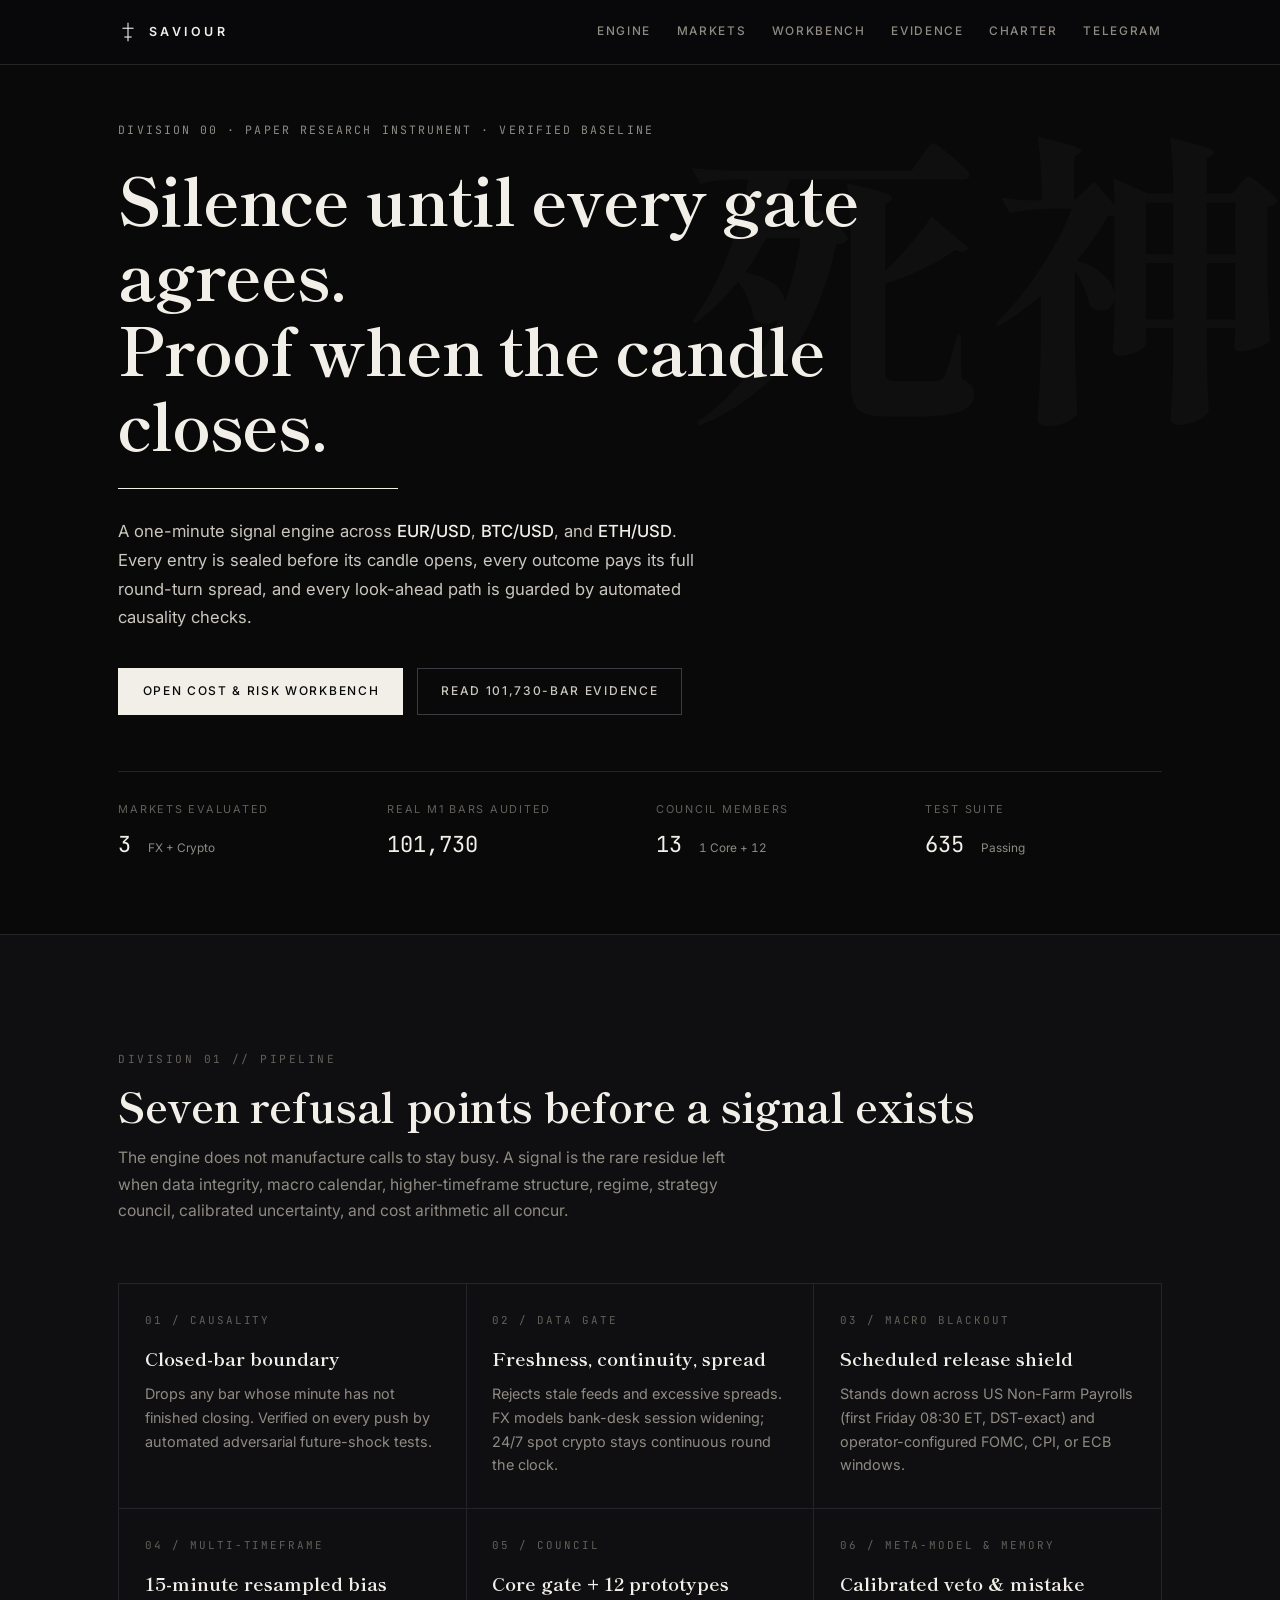
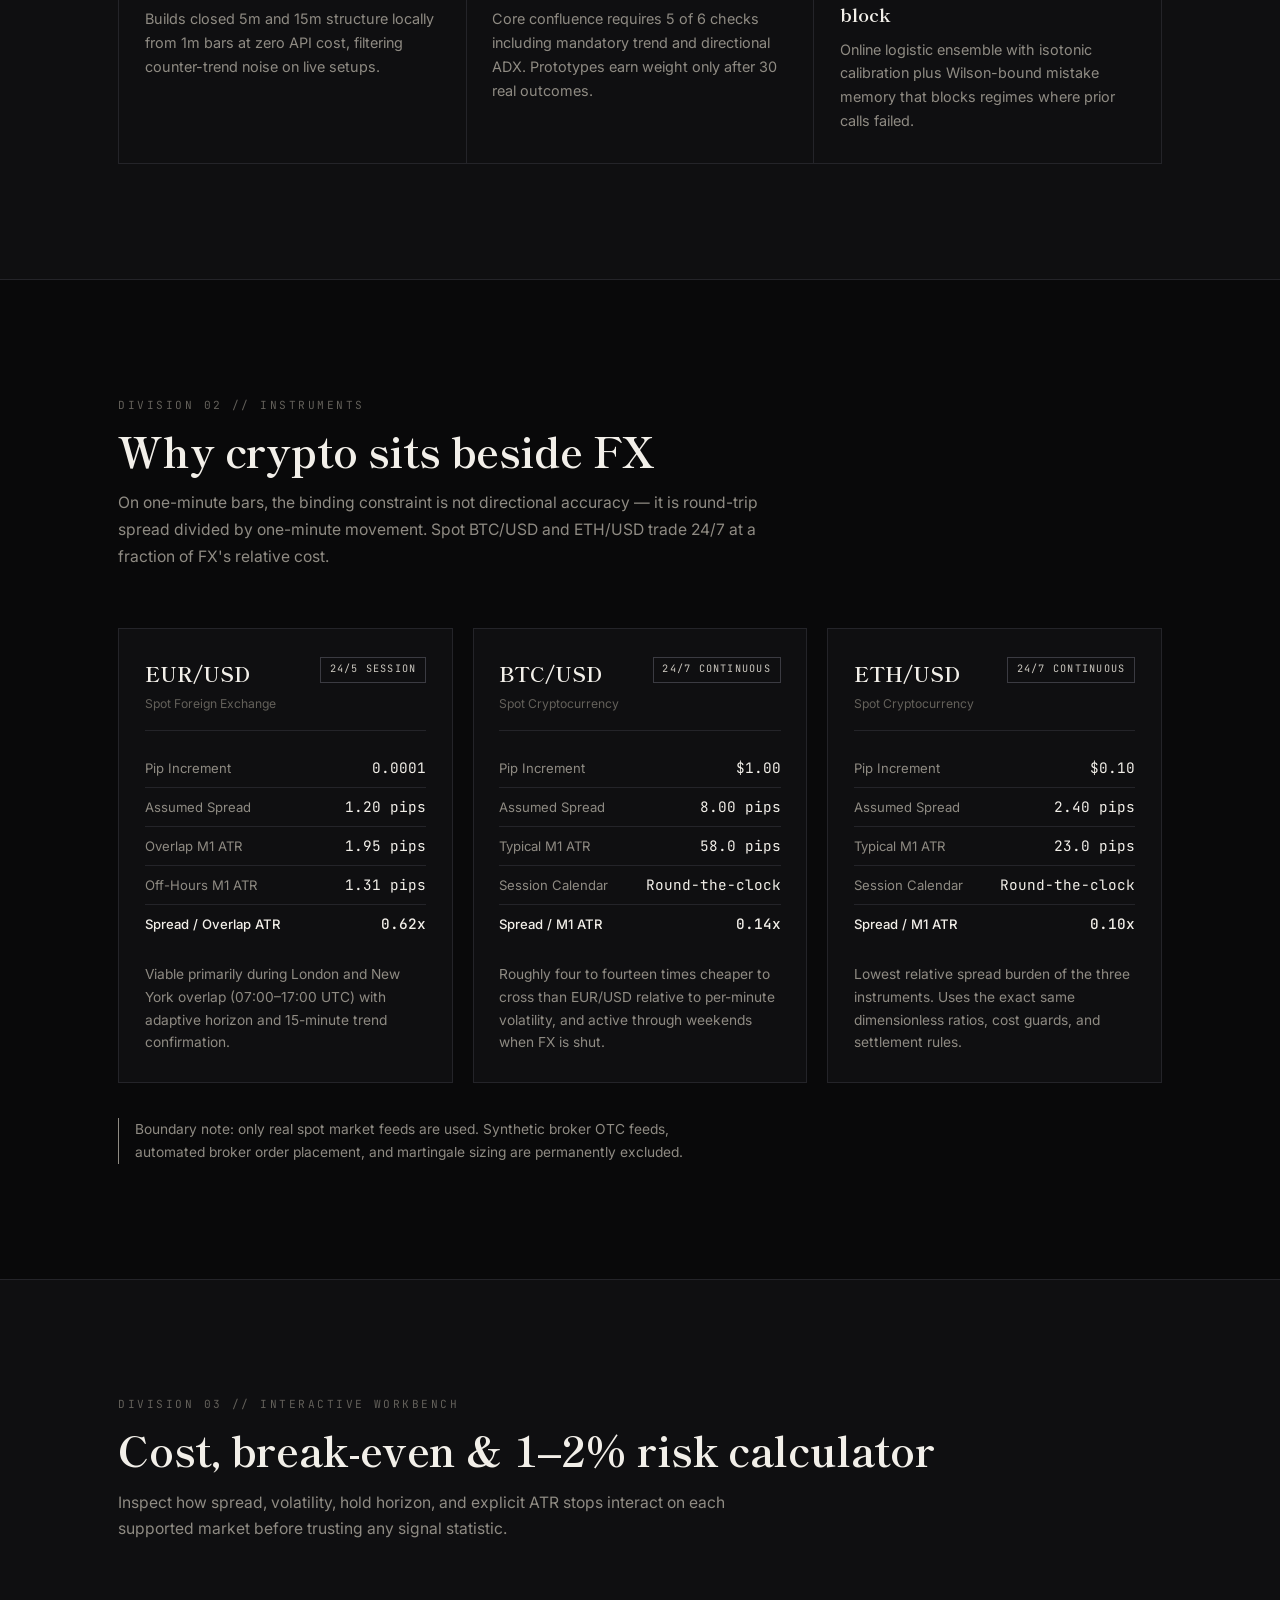
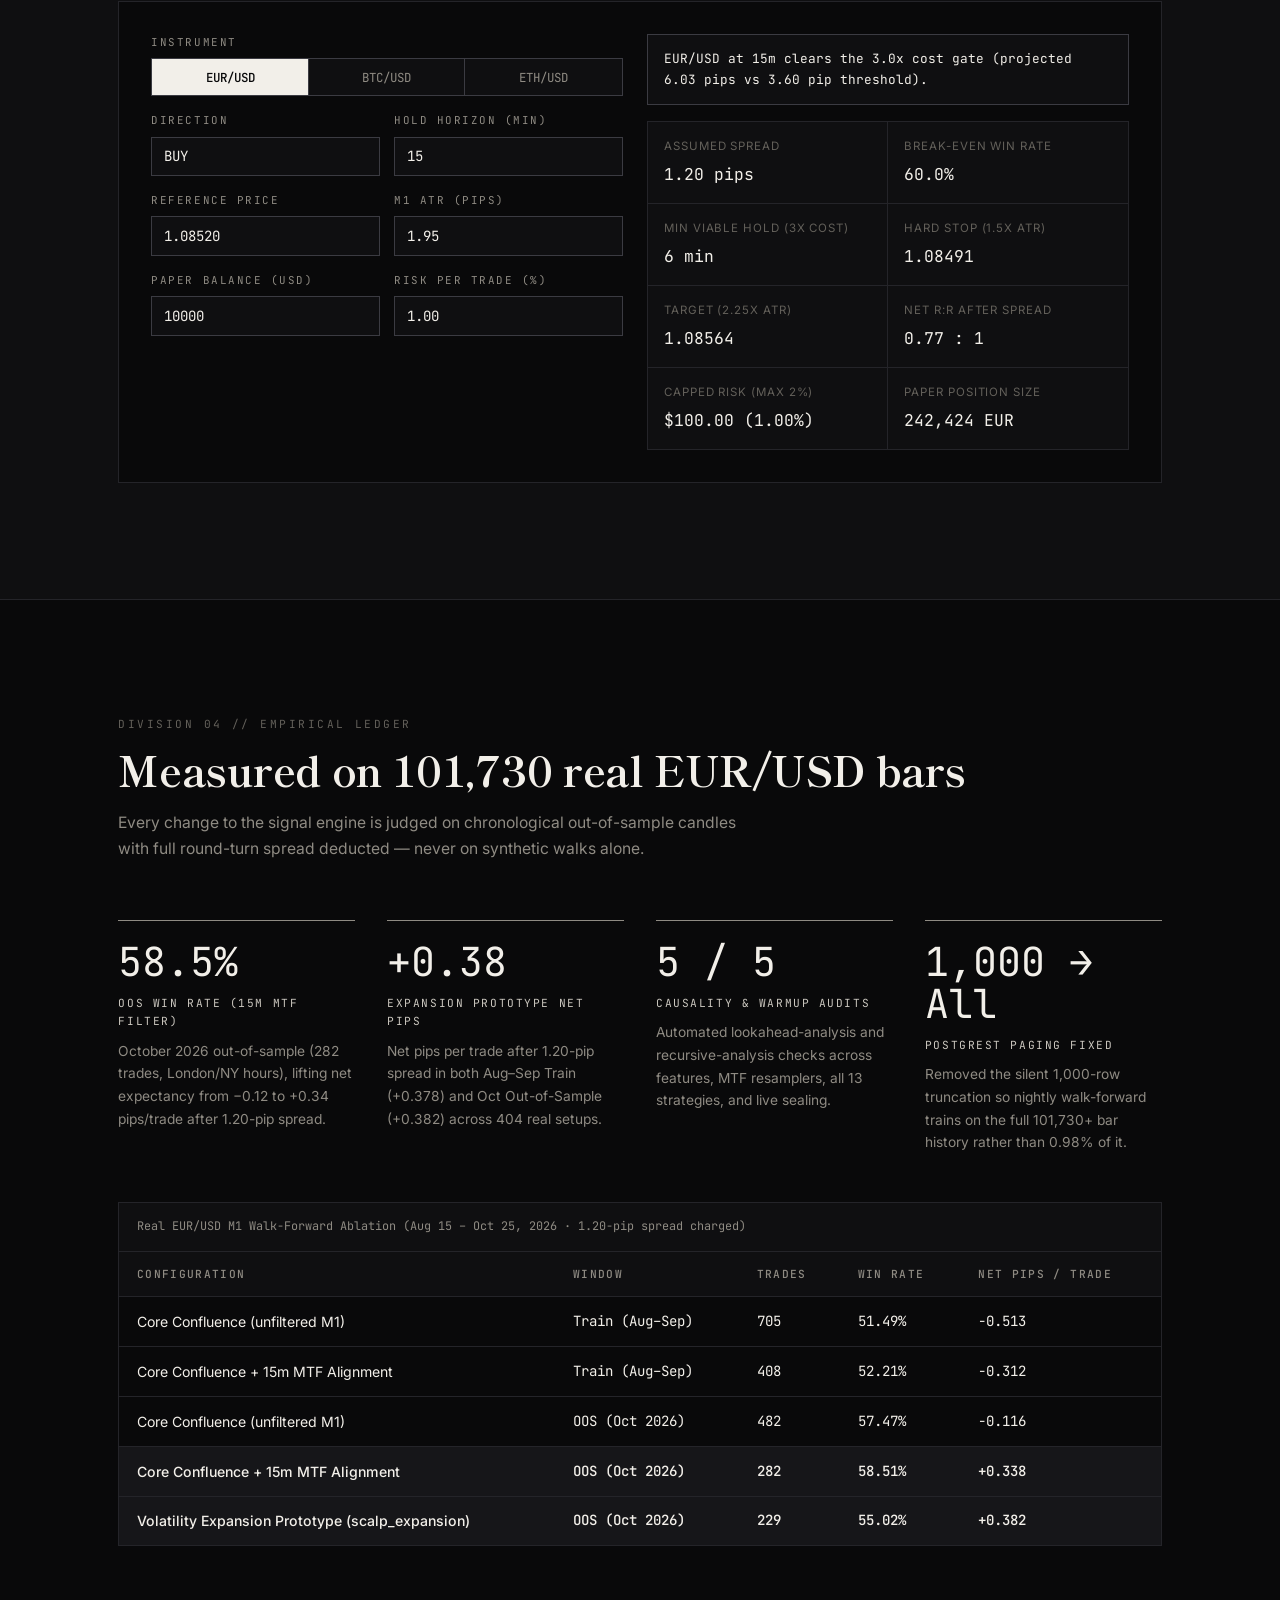
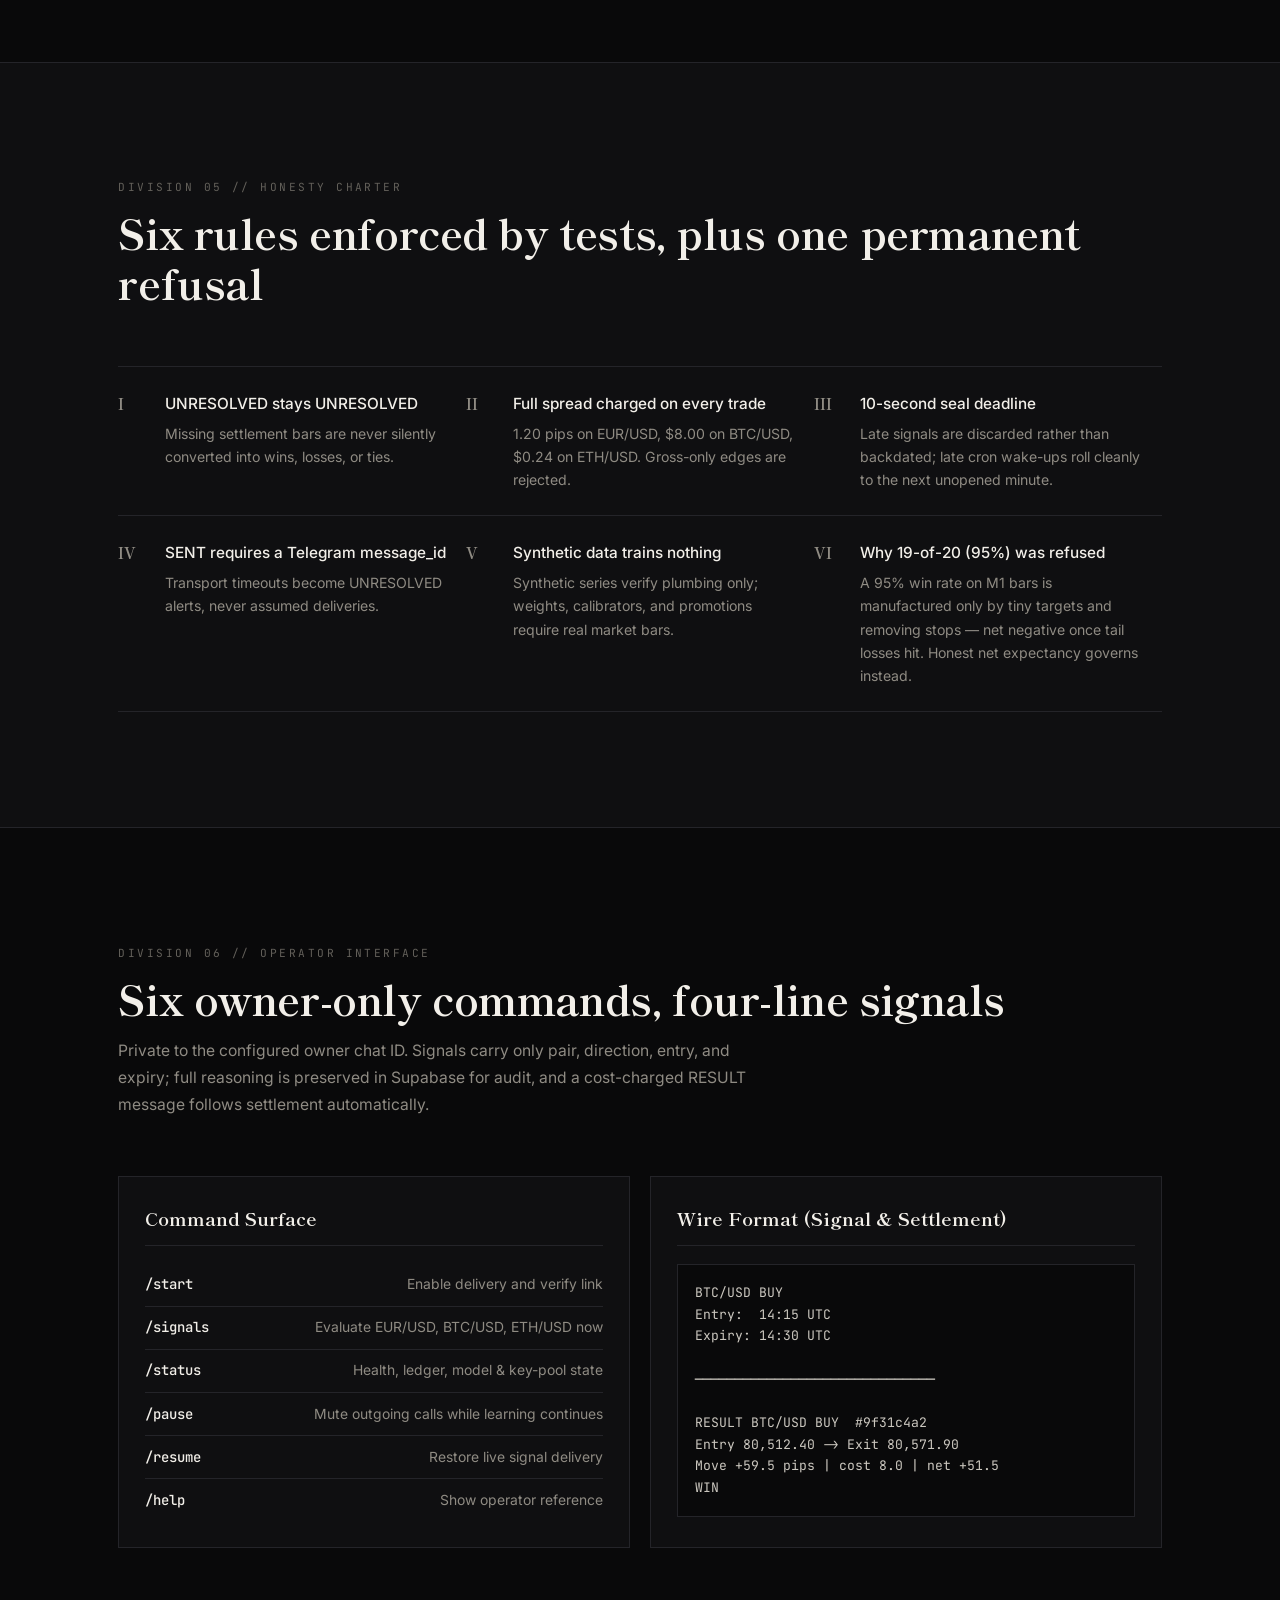
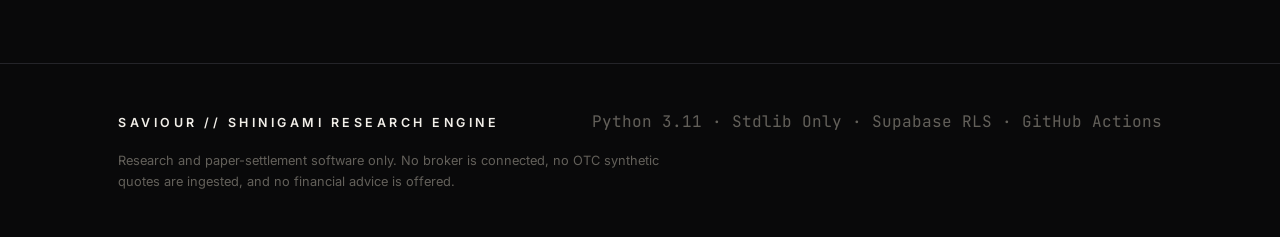
==== docs/index.html @ 509207f0 "Multi-market crypto (BTC/USD, ETH/USD), real-bar MTF & expansion edge, causality audit, and Shinigam" ====
<!DOCTYPE html>
<html lang="en" class="no-js">
<head>
<meta charset="utf-8">
<meta name="viewport" content="width=device-width, initial-scale=1">
<title>SAVIOUR — Shinigami Research Engine</title>
<meta name="description" content="Paper-only one-minute signal research engine for EUR/USD, BTC/USD and ETH/USD. Zero look-ahead, full spread accounting, automated settlement.">
<meta name="color-scheme" content="dark">
<script>document.documentElement.classList.remove("no-js");</script>
<link rel="preconnect" href="https://fonts.googleapis.com">
<link rel="preconnect" href="https://fonts.gstatic.com" crossorigin>
<link href="https://fonts.googleapis.com/css2?family=Inter:wght@300;400;500;600&family=JetBrains+Mono:wght@300;400;500&family=Shippori+Mincho:wght@500;700&display=swap" rel="stylesheet">
<link rel="stylesheet" href="assets/style.css">
</head>
<body>

<a class="skip" href="#main">Skip to content</a>

<header class="nav" id="nav">
  <div class="wrap nav-inner">
    <a class="brand" href="#top" aria-label="Saviour home">
      <svg class="brand-mark" viewBox="0 0 32 32" aria-hidden="true">
        <line x1="16" y1="2" x2="16" y2="30" />
        <line x1="8" y1="10" x2="24" y2="10" />
        <line x1="11" y1="24" x2="21" y2="24" />
      </svg>
      <span class="brand-text">SAVIOUR</span>
    </a>
    <nav class="nav-links" aria-label="Primary">
      <a href="#engine">Engine</a>
      <a href="#markets">Markets</a>
      <a href="#workbench">Workbench</a>
      <a href="#evidence">Evidence</a>
      <a href="#charter">Charter</a>
      <a href="#telegram">Telegram</a>
    </nav>
  </div>
</header>

<main id="main">

<!-- ───────────────────────── DIVISION 00 : HERO ───────────────────────── -->
<section class="hero" id="top">
  <div class="watermark wm-right" aria-hidden="true">死神</div>

  <div class="wrap hero-inner">
    <p class="eyebrow reveal">Division 00 &middot; Paper Research Instrument &middot; <span id="live-badge">Verified Baseline</span></p>

    <h1 class="hero-title reveal" data-delay="1">
      Silence until every gate agrees.<br>
      Proof when the candle closes.
    </h1>

    <div class="blade-rule reveal" data-delay="2" aria-hidden="true"></div>

    <p class="lede reveal" data-delay="2">
      A one-minute signal engine across <strong>EUR/USD</strong>, <strong>BTC/USD</strong>,
      and <strong>ETH/USD</strong>. Every entry is sealed before its candle opens,
      every outcome pays its full round-turn spread, and every look-ahead path is
      guarded by automated causality checks.
    </p>

    <div class="hero-actions reveal" data-delay="3">
      <a class="btn btn-solid" href="#workbench">Open Cost &amp; Risk Workbench</a>
      <a class="btn btn-ghost" href="#evidence">Read 101,730-Bar Evidence</a>
    </div>

    <dl class="hero-stats reveal" data-delay="4">
      <div class="stat">
        <dt>Markets Evaluated</dt>
        <dd class="mono">3 <span class="unit">FX + Crypto</span></dd>
      </div>
      <div class="stat">
        <dt>Real M1 Bars Audited</dt>
        <dd class="mono" id="stat-bars">101,730</dd>
      </div>
      <div class="stat">
        <dt>Council Members</dt>
        <dd class="mono">13 <span class="unit">1 Core + 12</span></dd>
      </div>
      <div class="stat">
        <dt>Test Suite</dt>
        <dd class="mono" id="stat-tests">635 <span class="unit">Passing</span></dd>
      </div>
    </dl>
  </div>
</section>

<!-- ───────────────────────── DIVISION 01 : ENGINE ─────────────────────── -->
<section class="section section-alt" id="engine">
  <div class="wrap">
    <header class="sec-head">
      <p class="sec-num">DIVISION 01 // PIPELINE</p>
      <h2 class="reveal">Seven refusal points before a signal exists</h2>
      <p class="sec-sub reveal" data-delay="1">
        The engine does not manufacture calls to stay busy. A signal is the rare
        residue left when data integrity, macro calendar, higher-timeframe structure,
        regime, strategy council, calibrated uncertainty, and cost arithmetic all concur.
      </p>
    </header>

    <ol class="pipeline">
      <li class="step reveal">
        <span class="step-n">01 / CAUSALITY</span>
        <h3>Closed-bar boundary</h3>
        <p>Drops any bar whose minute has not finished closing. Verified on every push by automated adversarial future-shock tests.</p>
      </li>
      <li class="step reveal" data-delay="1">
        <span class="step-n">02 / DATA GATE</span>
        <h3>Freshness, continuity, spread</h3>
        <p>Rejects stale feeds and excessive spreads. FX models bank-desk session widening; 24/7 spot crypto stays continuous round the clock.</p>
      </li>
      <li class="step reveal" data-delay="1">
        <span class="step-n">03 / MACRO BLACKOUT</span>
        <h3>Scheduled release shield</h3>
        <p>Stands down across US Non-Farm Payrolls (first Friday 08:30 ET, DST-exact) and operator-configured FOMC, CPI, or ECB windows.</p>
      </li>
      <li class="step reveal" data-delay="2">
        <span class="step-n">04 / MULTI-TIMEFRAME</span>
        <h3>15-minute resampled bias</h3>
        <p>Builds closed 5m and 15m structure locally from 1m bars at zero API cost, filtering counter-trend noise on live setups.</p>
      </li>
      <li class="step reveal" data-delay="2">
        <span class="step-n">05 / COUNCIL</span>
        <h3>Core gate + 12 prototypes</h3>
        <p>Core confluence requires 5 of 6 checks including mandatory trend and directional ADX. Prototypes earn weight only after 30 real outcomes.</p>
      </li>
      <li class="step reveal" data-delay="3">
        <span class="step-n">06 / META-MODEL &amp; MEMORY</span>
        <h3>Calibrated veto &amp; mistake block</h3>
        <p>Online logistic ensemble with isotonic calibration plus Wilson-bound mistake memory that blocks regimes where prior calls failed.</p>
      </li>
    </ol>
  </div>
</section>

<!-- ───────────────────────── DIVISION 02 : MARKETS ────────────────────── -->
<section class="section" id="markets">
  <div class="wrap">
    <header class="sec-head">
      <p class="sec-num">DIVISION 02 // INSTRUMENTS</p>
      <h2 class="reveal">Why crypto sits beside FX</h2>
      <p class="sec-sub reveal" data-delay="1">
        On one-minute bars, the binding constraint is not directional accuracy &mdash;
        it is round-trip spread divided by one-minute movement. Spot BTC/USD and ETH/USD
        trade 24/7 at a fraction of FX's relative cost.
      </p>
    </header>

    <div class="cards">
      <article class="card reveal">
        <header class="card-head">
          <div>
            <h3>EUR/USD</h3>
            <p class="card-sub">Spot Foreign Exchange</p>
          </div>
          <span class="tag">24/5 Session</span>
        </header>
        <dl class="card-stats">
          <div><dt>Pip Increment</dt><dd class="mono">0.0001</dd></div>
          <div><dt>Assumed Spread</dt><dd class="mono">1.20 pips</dd></div>
          <div><dt>Overlap M1 ATR</dt><dd class="mono">1.95 pips</dd></div>
          <div><dt>Off-Hours M1 ATR</dt><dd class="mono">1.31 pips</dd></div>
          <div class="row-strong"><dt>Spread / Overlap ATR</dt><dd class="mono">0.62x</dd></div>
        </dl>
        <p class="card-note">
          Viable primarily during London and New York overlap (07:00&ndash;17:00 UTC)
          with adaptive horizon and 15-minute trend confirmation.
        </p>
      </article>

      <article class="card reveal" data-delay="1">
        <header class="card-head">
          <div>
            <h3>BTC/USD</h3>
            <p class="card-sub">Spot Cryptocurrency</p>
          </div>
          <span class="tag">24/7 Continuous</span>
        </header>
        <dl class="card-stats">
          <div><dt>Pip Increment</dt><dd class="mono">$1.00</dd></div>
          <div><dt>Assumed Spread</dt><dd class="mono">8.00 pips</dd></div>
          <div><dt>Typical M1 ATR</dt><dd class="mono">58.0 pips</dd></div>
          <div><dt>Session Calendar</dt><dd class="mono">Round-the-clock</dd></div>
          <div class="row-strong"><dt>Spread / M1 ATR</dt><dd class="mono">0.14x</dd></div>
        </dl>
        <p class="card-note">
          Roughly four to fourteen times cheaper to cross than EUR/USD relative to
          per-minute volatility, and active through weekends when FX is shut.
        </p>
      </article>

      <article class="card reveal" data-delay="2">
        <header class="card-head">
          <div>
            <h3>ETH/USD</h3>
            <p class="card-sub">Spot Cryptocurrency</p>
          </div>
          <span class="tag">24/7 Continuous</span>
        </header>
        <dl class="card-stats">
          <div><dt>Pip Increment</dt><dd class="mono">$0.10</dd></div>
          <div><dt>Assumed Spread</dt><dd class="mono">2.40 pips</dd></div>
          <div><dt>Typical M1 ATR</dt><dd class="mono">23.0 pips</dd></div>
          <div><dt>Session Calendar</dt><dd class="mono">Round-the-clock</dd></div>
          <div class="row-strong"><dt>Spread / M1 ATR</dt><dd class="mono">0.10x</dd></div>
        </dl>
        <p class="card-note">
          Lowest relative spread burden of the three instruments. Uses the exact
          same dimensionless ratios, cost guards, and settlement rules.
        </p>
      </article>
    </div>

    <p class="fineprint reveal">
      Boundary note: only real spot market feeds are used. Synthetic broker OTC feeds,
      automated broker order placement, and martingale sizing are permanently excluded.
    </p>
  </div>
</section>

<!-- ───────────────────────── DIVISION 03 : WORKBENCH ──────────────────── -->
<section class="section section-alt" id="workbench">
  <div class="wrap">
    <header class="sec-head">
      <p class="sec-num">DIVISION 03 // INTERACTIVE WORKBENCH</p>
      <h2 class="reveal">Cost, break-even &amp; 1&ndash;2% risk calculator</h2>
      <p class="sec-sub reveal" data-delay="1">
        Inspect how spread, volatility, hold horizon, and explicit ATR stops interact
        on each supported market before trusting any signal statistic.
      </p>
    </header>

    <div class="workbench reveal">
      <form class="wb-controls" id="wb-form" onsubmit="return false;">
        <div class="field">
          <label for="wb-symbol">Instrument</label>
          <div class="seg" role="group" aria-label="Instrument">
            <button type="button" class="seg-btn is-active" data-symbol="EUR/USD">EUR/USD</button>
            <button type="button" class="seg-btn" data-symbol="BTC/USD">BTC/USD</button>
            <button type="button" class="seg-btn" data-symbol="ETH/USD">ETH/USD</button>
          </div>
          <input type="hidden" id="wb-symbol" value="EUR/USD">
        </div>

        <div class="field-row">
          <div class="field">
            <label for="wb-side">Direction</label>
            <select id="wb-side">
              <option value="BUY">BUY</option>
              <option value="SELL">SELL</option>
            </select>
          </div>
          <div class="field">
            <label for="wb-horizon">Hold Horizon (min)</label>
            <input type="number" id="wb-horizon" min="1" max="120" step="1" value="15">
          </div>
        </div>

        <div class="field-row">
          <div class="field">
            <label for="wb-entry">Reference Price</label>
            <input type="number" id="wb-entry" step="any" value="1.08520">
          </div>
          <div class="field">
            <label for="wb-atr">M1 ATR (pips)</label>
            <input type="number" id="wb-atr" min="0.1" step="0.1" value="1.95">
          </div>
        </div>

        <div class="field-row">
          <div class="field">
            <label for="wb-balance">Paper Balance (USD)</label>
            <input type="number" id="wb-balance" min="100" step="100" value="10000">
          </div>
          <div class="field">
            <label for="wb-risk">Risk per Trade (%)</label>
            <input type="number" id="wb-risk" min="0.25" max="2.00" step="0.25" value="1.00">
          </div>
        </div>
      </form>

      <div class="wb-output" aria-live="polite">
        <div class="wb-banner" id="wb-verdict">Evaluating cost gate...</div>

        <div class="wb-grid">
          <div class="wb-cell">
            <span class="wb-k">Assumed Spread</span>
            <strong class="wb-v mono" id="out-spread">1.20 pips</strong>
          </div>
          <div class="wb-cell">
            <span class="wb-k">Break-Even Win Rate</span>
            <strong class="wb-v mono" id="out-be">65.9%</strong>
          </div>
          <div class="wb-cell">
            <span class="wb-k">Min Viable Hold (3x Cost)</span>
            <strong class="wb-v mono" id="out-minhold">4 min</strong>
          </div>
          <div class="wb-cell">
            <span class="wb-k">Hard Stop (1.5x ATR)</span>
            <strong class="wb-v mono" id="out-stop">1.08491</strong>
          </div>
          <div class="wb-cell">
            <span class="wb-k">Target (2.25x ATR)</span>
            <strong class="wb-v mono" id="out-target">1.08564</strong>
          </div>
          <div class="wb-cell">
            <span class="wb-k">Net R:R After Spread</span>
            <strong class="wb-v mono" id="out-rr">0.77 : 1</strong>
          </div>
          <div class="wb-cell">
            <span class="wb-k">Capped Risk (max 2%)</span>
            <strong class="wb-v mono" id="out-riskusd">$100.00</strong>
          </div>
          <div class="wb-cell">
            <span class="wb-k">Paper Position Size</span>
            <strong class="wb-v mono" id="out-units">242,424 EUR</strong>
          </div>
        </div>
      </div>
    </div>
  </div>
</section>

<!-- ───────────────────────── DIVISION 04 : EVIDENCE ───────────────────── -->
<section class="section" id="evidence">
  <div class="wrap">
    <header class="sec-head">
      <p class="sec-num">DIVISION 04 // EMPIRICAL LEDGER</p>
      <h2 class="reveal">Measured on 101,730 real EUR/USD bars</h2>
      <p class="sec-sub reveal" data-delay="1">
        Every change to the signal engine is judged on chronological out-of-sample
        candles with full round-turn spread deducted &mdash; never on synthetic
        walks alone.
      </p>
    </header>

    <div class="metrics">
      <div class="metric reveal">
        <p class="metric-v mono">58.5%</p>
        <p class="metric-k">OOS Win Rate (15m MTF Filter)</p>
        <p class="metric-d">October 2026 out-of-sample (282 trades, London/NY hours), lifting net expectancy from &minus;0.12 to +0.34 pips/trade after 1.20-pip spread.</p>
      </div>
      <div class="metric reveal" data-delay="1">
        <p class="metric-v mono">+0.38</p>
        <p class="metric-k">Expansion Prototype Net Pips</p>
        <p class="metric-d">Net pips per trade after 1.20-pip spread in both Aug&ndash;Sep Train (+0.378) and Oct Out-of-Sample (+0.382) across 404 real setups.</p>
      </div>
      <div class="metric reveal" data-delay="2">
        <p class="metric-v mono">5 / 5</p>
        <p class="metric-k">Causality &amp; Warmup Audits</p>
        <p class="metric-d">Automated lookahead-analysis and recursive-analysis checks across features, MTF resamplers, all 13 strategies, and live sealing.</p>
      </div>
      <div class="metric reveal" data-delay="3">
        <p class="metric-v mono">1,000 &rarr; All</p>
        <p class="metric-k">PostgREST Paging Fixed</p>
        <p class="metric-d">Removed the silent 1,000-row truncation so nightly walk-forward trains on the full 101,730+ bar history rather than 0.98% of it.</p>
      </div>
    </div>

    <div class="ledger-table-wrap reveal">
      <table class="ledger-table">
        <caption>Real EUR/USD M1 Walk-Forward Ablation (Aug 15 &ndash; Oct 25, 2026 &middot; 1.20-pip spread charged)</caption>
        <thead>
          <tr>
            <th scope="col">Configuration</th>
            <th scope="col">Window</th>
            <th scope="col">Trades</th>
            <th scope="col">Win Rate</th>
            <th scope="col">Net Pips / Trade</th>
          </tr>
        </thead>
        <tbody>
          <tr>
            <td>Core Confluence (unfiltered M1)</td>
            <td class="mono">Train (Aug&ndash;Sep)</td>
            <td class="mono">705</td>
            <td class="mono">51.49%</td>
            <td class="mono">&minus;0.513</td>
          </tr>
          <tr>
            <td>Core Confluence + 15m MTF Alignment</td>
            <td class="mono">Train (Aug&ndash;Sep)</td>
            <td class="mono">408</td>
            <td class="mono">52.21%</td>
            <td class="mono">&minus;0.312</td>
          </tr>
          <tr>
            <td>Core Confluence (unfiltered M1)</td>
            <td class="mono">OOS (Oct 2026)</td>
            <td class="mono">482</td>
            <td class="mono">57.47%</td>
            <td class="mono">&minus;0.116</td>
          </tr>
          <tr class="row-hi">
            <td>Core Confluence + 15m MTF Alignment</td>
            <td class="mono">OOS (Oct 2026)</td>
            <td class="mono">282</td>
            <td class="mono">58.51%</td>
            <td class="mono">+0.338</td>
          </tr>
          <tr class="row-hi">
            <td>Volatility Expansion Prototype (scalp_expansion)</td>
            <td class="mono">OOS (Oct 2026)</td>
            <td class="mono">229</td>
            <td class="mono">55.02%</td>
            <td class="mono">+0.382</td>
          </tr>
        </tbody>
      </table>
    </div>
  </div>
</section>

<!-- ───────────────────────── DIVISION 05 : CHARTER ────────────────────── -->
<section class="section section-alt" id="charter">
  <div class="wrap">
    <header class="sec-head">
      <p class="sec-num">DIVISION 05 // HONESTY CHARTER</p>
      <h2 class="reveal">Six rules enforced by tests, plus one permanent refusal</h2>
    </header>

    <div class="rules">
      <div class="rule reveal">
        <span class="rule-n">I</span>
        <div>
          <h3>UNRESOLVED stays UNRESOLVED</h3>
          <p>Missing settlement bars are never silently converted into wins, losses, or ties.</p>
        </div>
      </div>
      <div class="rule reveal" data-delay="1">
        <span class="rule-n">II</span>
        <div>
          <h3>Full spread charged on every trade</h3>
          <p>1.20 pips on EUR/USD, $8.00 on BTC/USD, $0.24 on ETH/USD. Gross-only edges are rejected.</p>
        </div>
      </div>
      <div class="rule reveal" data-delay="1">
        <span class="rule-n">III</span>
        <div>
          <h3>10-second seal deadline</h3>
          <p>Late signals are discarded rather than backdated; late cron wake-ups roll cleanly to the next unopened minute.</p>
        </div>
      </div>
      <div class="rule reveal" data-delay="2">
        <span class="rule-n">IV</span>
        <div>
          <h3>SENT requires a Telegram message_id</h3>
          <p>Transport timeouts become UNRESOLVED alerts, never assumed deliveries.</p>
        </div>
      </div>
      <div class="rule reveal" data-delay="2">
        <span class="rule-n">V</span>
        <div>
          <h3>Synthetic data trains nothing</h3>
          <p>Synthetic series verify plumbing only; weights, calibrators, and promotions require real market bars.</p>
        </div>
      </div>
      <div class="rule reveal" data-delay="3">
        <span class="rule-n">VI</span>
        <div>
          <h3>Why 19-of-20 (95%) was refused</h3>
          <p>A 95% win rate on M1 bars is manufactured only by tiny targets and removing stops &mdash; net negative once tail losses hit. Honest net expectancy governs instead.</p>
        </div>
      </div>
    </div>
  </div>
</section>

<!-- ───────────────────────── DIVISION 06 : TELEGRAM ───────────────────── -->
<section class="section" id="telegram">
  <div class="wrap">
    <header class="sec-head">
      <p class="sec-num">DIVISION 06 // OPERATOR INTERFACE</p>
      <h2 class="reveal">Six owner-only commands, four-line signals</h2>
      <p class="sec-sub reveal" data-delay="1">
        Private to the configured owner chat ID. Signals carry only pair, direction,
        entry, and expiry; full reasoning is preserved in Supabase for audit, and a
        cost-charged RESULT message follows settlement automatically.
      </p>
    </header>

    <div class="console-grid">
      <div class="panel reveal">
        <h3>Command Surface</h3>
        <ul class="cmd-list">
          <li><span class="mono">/start</span><span>Enable delivery and verify link</span></li>
          <li><span class="mono">/signals</span><span>Evaluate EUR/USD, BTC/USD, ETH/USD now</span></li>
          <li><span class="mono">/status</span><span>Health, ledger, model &amp; key-pool state</span></li>
          <li><span class="mono">/pause</span><span>Mute outgoing calls while learning continues</span></li>
          <li><span class="mono">/resume</span><span>Restore live signal delivery</span></li>
          <li><span class="mono">/help</span><span>Show operator reference</span></li>
        </ul>
      </div>

      <div class="panel reveal" data-delay="1">
        <h3>Wire Format (Signal &amp; Settlement)</h3>
        <pre class="wire mono">BTC/USD BUY
Entry:  14:15 UTC
Expiry: 14:30 UTC

──────────────────────────────

RESULT BTC/USD BUY  #9f31c4a2
Entry 80,512.40 -&gt; Exit 80,571.90
Move +59.5 pips | cost 8.0 | net +51.5
WIN</pre>
      </div>
    </div>
  </div>
</section>

</main>

<footer class="foot">
  <div class="wrap foot-inner">
    <div class="foot-top">
      <span class="brand-text">SAVIOUR // SHINIGAMI RESEARCH ENGINE</span>
      <span class="mono dim">Python 3.11 &middot; Stdlib Only &middot; Supabase RLS &middot; GitHub Actions</span>
    </div>
    <p class="foot-note">
      Research and paper-settlement software only. No broker is connected, no OTC
      synthetic quotes are ingested, and no financial advice is offered.
    </p>
  </div>
</footer>

<script src="assets/main.js" defer></script>
</body>
</html>
---- docs/assets/style.css ----
/* ==========================================================================
   SAVIOUR — Shinigami Monochrome Stylesheet
   Sumi ink (#09090a) + Shihakusho bone white (#f2efe9).
   Zero gradients, zero neon, zero AI palette, minimal restrained motion.
   ========================================================================== */

:root {
  --ink:       #09090a;
  --ink-2:     #0f0f11;
  --ink-3:     #161619;
  --line:      #242429;
  --line-hi:   #3b3b42;

  --bone:      #f2efe9;
  --bone-2:    #cbc7bf;
  --bone-3:    #8f8b83;
  --bone-4:    #63605a;

  --font-sans: "Inter", -apple-system, BlinkMacSystemFont, "Segoe UI", Roboto, Helvetica, Arial, sans-serif;
  --font-disp: "Shippori Mincho", Georgia, "Times New Roman", serif;
  --font-mono: "JetBrains Mono", ui-monospace, SFMono-Regular, Menlo, Consolas, monospace;

  --wrap: 1120px;
  --pad: clamp(1.25rem, 3vw, 2.5rem);
  --ease: cubic-bezier(0.22, 0.61, 0.36, 1);
}

*, *::before, *::after {
  box-sizing: border-box;
}

html {
  scroll-behavior: smooth;
  -webkit-text-size-adjust: 100%;
}

body {
  margin: 0;
  background: var(--ink);
  color: var(--bone);
  font-family: var(--font-sans);
  font-weight: 400;
  font-size: 16px;
  line-height: 1.65;
  -webkit-font-smoothing: antialiased;
  text-rendering: optimizeLegibility;
  overflow-x: hidden;
}

.wrap {
  width: 100%;
  max-width: var(--wrap);
  margin: 0 auto;
  padding: 0 var(--pad);
}

.mono {
  font-family: var(--font-mono);
  font-variant-numeric: tabular-nums;
}

.dim { color: var(--bone-4); }

.skip {
  position: absolute;
  left: -9999px;
  top: 0;
  background: var(--bone);
  color: var(--ink);
  padding: 0.6rem 1rem;
  font-size: 0.85rem;
  z-index: 100;
}
.skip:focus { left: 1rem; top: 1rem; }

:focus-visible {
  outline: 1px solid var(--bone);
  outline-offset: 3px;
}

/* ───────────────────────────── navigation ───────────────────────────── */

.nav {
  position: fixed;
  top: 0;
  left: 0;
  right: 0;
  z-index: 40;
  background: rgba(9, 9, 10, 0.9);
  border-bottom: 1px solid var(--line);
  backdrop-filter: blur(8px);
}

.nav-inner {
  display: flex;
  align-items: center;
  justify-content: space-between;
  height: 64px;
}

.brand {
  display: inline-flex;
  align-items: center;
  gap: 0.65rem;
  color: var(--bone);
  text-decoration: none;
}

.brand-mark {
  width: 20px;
  height: 20px;
  stroke: var(--bone);
  stroke-width: 1.75;
  stroke-linecap: square;
}

.brand-text {
  font-size: 0.78rem;
  font-weight: 600;
  letter-spacing: 0.28em;
}

.nav-links {
  display: flex;
  gap: 1.6rem;
}

.nav-links a {
  color: var(--bone-3);
  text-decoration: none;
  font-size: 0.74rem;
  font-weight: 500;
  letter-spacing: 0.14em;
  text-transform: uppercase;
  padding: 0.25rem 0;
  border-bottom: 1px solid transparent;
  transition: color 0.25s var(--ease), border-color 0.25s var(--ease);
}

.nav-links a:hover {
  color: var(--bone);
  border-bottom-color: var(--bone);
}

@media (max-width: 780px) {
  .nav-links { display: none; }
}

/* ───────────────────────────── hero ───────────────────────────── */

.hero {
  position: relative;
  min-height: 92svh;
  display: flex;
  align-items: center;
  padding: 7.5rem 0 4.5rem;
  overflow: hidden;
}

.watermark {
  position: absolute;
  font-family: var(--font-disp);
  font-weight: 700;
  color: var(--bone);
  opacity: 0.025;
  line-height: 1;
  user-select: none;
  pointer-events: none;
}

.wm-right {
  right: -1%;
  top: 12%;
  font-size: clamp(10rem, 24vw, 20rem);
}

.hero-inner {
  position: relative;
  z-index: 2;
}

.eyebrow {
  margin: 0 0 1.4rem;
  font-family: var(--font-mono);
  font-size: 0.72rem;
  letter-spacing: 0.18em;
  text-transform: uppercase;
  color: var(--bone-3);
}

.hero-title {
  font-family: var(--font-disp);
  font-weight: 700;
  font-size: clamp(2.15rem, 5.2vw, 4.1rem);
  line-height: 1.14;
  letter-spacing: -0.015em;
  margin: 0 0 1.75rem;
  color: var(--bone);
  max-width: 20ch;
}

.blade-rule {
  width: min(280px, 55%);
  height: 1px;
  background: var(--bone);
  margin: 0 0 1.75rem;
  transform-origin: left;
}

.lede {
  max-width: 60ch;
  margin: 0 0 2.25rem;
  font-size: 1.04rem;
  color: var(--bone-2);
  line-height: 1.72;
}

.lede strong {
  color: var(--bone);
  font-weight: 500;
}

.hero-actions {
  display: flex;
  flex-wrap: wrap;
  gap: 0.85rem;
  margin-bottom: 3.5rem;
}

.btn {
  display: inline-block;
  padding: 0.78rem 1.45rem;
  font-size: 0.75rem;
  font-weight: 500;
  letter-spacing: 0.14em;
  text-transform: uppercase;
  text-decoration: none;
  border: 1px solid var(--line-hi);
  transition: background 0.25s var(--ease), color 0.25s var(--ease), border-color 0.25s var(--ease);
}

.btn-solid {
  background: var(--bone);
  color: var(--ink);
  border-color: var(--bone);
}

.btn-solid:hover {
  background: transparent;
  color: var(--bone);
}

.btn-ghost {
  background: transparent;
  color: var(--bone-2);
}

.btn-ghost:hover {
  border-color: var(--bone);
  color: var(--bone);
}

.hero-stats {
  display: grid;
  grid-template-columns: repeat(auto-fit, minmax(170px, 1fr));
  gap: 1.5rem 2rem;
  margin: 0;
  padding-top: 1.85rem;
  border-top: 1px solid var(--line);
}

.hero-stats dt {
  font-size: 0.68rem;
  letter-spacing: 0.16em;
  text-transform: uppercase;
  color: var(--bone-4);
  margin-bottom: 0.4rem;
}

.hero-stats dd {
  margin: 0;
  font-size: 1.38rem;
  font-weight: 400;
  color: var(--bone);
}

.hero-stats .unit {
  font-family: var(--font-sans);
  font-size: 0.74rem;
  color: var(--bone-3);
  margin-left: 0.25rem;
}

/* ───────────────────────────── sections ───────────────────────────── */

.section {
  padding: clamp(4.5rem, 9vw, 7.5rem) 0;
}

.section-alt {
  background: var(--ink-2);
  border-top: 1px solid var(--line);
  border-bottom: 1px solid var(--line);
}

.sec-head {
  margin-bottom: clamp(2.2rem, 5vw, 3.6rem);
}

.sec-num {
  font-family: var(--font-mono);
  font-size: 0.7rem;
  letter-spacing: 0.22em;
  color: var(--bone-4);
  margin: 0 0 0.75rem;
}

.section h2 {
  font-family: var(--font-disp);
  font-weight: 700;
  font-size: clamp(1.75rem, 3.6vw, 2.6rem);
  line-height: 1.2;
  letter-spacing: -0.01em;
  margin: 0 0 0.9rem;
  color: var(--bone);
}

.sec-sub {
  max-width: 64ch;
  margin: 0;
  color: var(--bone-3);
  font-size: 0.98rem;
  line-height: 1.7;
}

/* ───────────────────────────── pipeline ───────────────────────────── */

.pipeline {
  list-style: none;
  margin: 0;
  padding: 0;
  display: grid;
  grid-template-columns: repeat(auto-fit, minmax(290px, 1fr));
  gap: 1px;
  background: var(--line);
  border: 1px solid var(--line);
}

.step {
  background: var(--ink-2);
  padding: 1.75rem 1.6rem 1.9rem;
  transition: background 0.25s var(--ease);
}

.step:hover {
  background: var(--ink-3);
}

.step-n {
  display: block;
  font-family: var(--font-mono);
  font-size: 0.68rem;
  letter-spacing: 0.18em;
  color: var(--bone-4);
  margin-bottom: 0.85rem;
}

.step h3 {
  font-family: var(--font-disp);
  font-weight: 700;
  font-size: 1.15rem;
  margin: 0 0 0.55rem;
  color: var(--bone);
}

.step p {
  margin: 0;
  font-size: 0.9rem;
  color: var(--bone-3);
  line-height: 1.65;
}

/* ───────────────────────────── market cards ───────────────────────── */

.cards {
  display: grid;
  grid-template-columns: repeat(auto-fit, minmax(290px, 1fr));
  gap: 1.25rem;
}

.card {
  background: var(--ink-2);
  border: 1px solid var(--line);
  padding: 1.75rem 1.6rem;
  transition: border-color 0.25s var(--ease);
}

.card:hover {
  border-color: var(--bone-3);
}

.card-head {
  display: flex;
  align-items: flex-start;
  justify-content: space-between;
  gap: 1rem;
  padding-bottom: 1rem;
  margin-bottom: 1.1rem;
  border-bottom: 1px solid var(--line);
}

.card h3 {
  font-family: var(--font-disp);
  font-weight: 700;
  font-size: 1.28rem;
  margin: 0;
}

.card-sub {
  margin: 0.2rem 0 0;
  font-size: 0.76rem;
  color: var(--bone-4);
}

.tag {
  font-family: var(--font-mono);
  font-size: 0.64rem;
  letter-spacing: 0.12em;
  text-transform: uppercase;
  color: var(--bone-2);
  border: 1px solid var(--line-hi);
  padding: 0.22rem 0.55rem;
  white-space: nowrap;
}

.card-stats {
  margin: 0 0 1.25rem;
}

.card-stats > div {
  display: flex;
  justify-content: space-between;
  align-items: baseline;
  padding: 0.45rem 0;
  border-bottom: 1px solid var(--line);
}

.card-stats > div:last-child {
  border-bottom: none;
}

.card-stats dt {
  font-size: 0.82rem;
  color: var(--bone-3);
}

.card-stats dd {
  margin: 0;
  font-size: 0.9rem;
  color: var(--bone);
}

.card-stats .row-strong dt,
.card-stats .row-strong dd {
  color: var(--bone);
  font-weight: 500;
}

.card-note {
  margin: 0;
  font-size: 0.86rem;
  color: var(--bone-3);
  line-height: 1.65;
}

.fineprint {
  margin: 2.2rem 0 0;
  padding-left: 1rem;
  border-left: 1px solid var(--bone-3);
  font-size: 0.86rem;
  color: var(--bone-3);
  max-width: 68ch;
}

/* ───────────────────────────── workbench ──────────────────────────── */

.workbench {
  display: grid;
  grid-template-columns: 1fr 1.25fr;
  gap: 1.5rem;
  background: var(--ink);
  border: 1px solid var(--line);
  padding: clamp(1.25rem, 3vw, 2rem);
}

@media (max-width: 860px) {
  .workbench { grid-template-columns: 1fr; }
}

.wb-controls {
  display: flex;
  flex-direction: column;
  gap: 1rem;
}

.field {
  display: flex;
  flex-direction: column;
  gap: 0.38rem;
}

.field-row {
  display: grid;
  grid-template-columns: 1fr 1fr;
  gap: 0.85rem;
}

@media (max-width: 480px) {
  .field-row { grid-template-columns: 1fr; }
}

.field label {
  font-family: var(--font-mono);
  font-size: 0.68rem;
  letter-spacing: 0.14em;
  text-transform: uppercase;
  color: var(--bone-3);
}

.field input,
.field select {
  background: var(--ink-2);
  color: var(--bone);
  border: 1px solid var(--line-hi);
  padding: 0.62rem 0.75rem;
  font-family: var(--font-mono);
  font-size: 0.88rem;
  border-radius: 0;
  appearance: none;
}

.field input:focus,
.field select:focus {
  border-color: var(--bone);
  outline: none;
}

.seg {
  display: grid;
  grid-template-columns: repeat(3, 1fr);
  border: 1px solid var(--line-hi);
}

.seg-btn {
  background: var(--ink-2);
  color: var(--bone-3);
  border: none;
  border-right: 1px solid var(--line-hi);
  padding: 0.62rem 0.5rem;
  font-family: var(--font-mono);
  font-size: 0.78rem;
  cursor: pointer;
  transition: background 0.2s var(--ease), color 0.2s var(--ease);
}

.seg-btn:last-child { border-right: none; }

.seg-btn.is-active {
  background: var(--bone);
  color: var(--ink);
  font-weight: 500;
}

.wb-output {
  display: flex;
  flex-direction: column;
  gap: 1rem;
}

.wb-banner {
  padding: 0.85rem 1rem;
  border: 1px solid var(--line-hi);
  background: var(--ink-2);
  font-family: var(--font-mono);
  font-size: 0.8rem;
  color: var(--bone);
}

.wb-grid {
  display: grid;
  grid-template-columns: repeat(2, 1fr);
  gap: 1px;
  background: var(--line);
  border: 1px solid var(--line);
}

@media (max-width: 520px) {
  .wb-grid { grid-template-columns: 1fr; }
}

.wb-cell {
  background: var(--ink-2);
  padding: 0.95rem 1rem;
  display: flex;
  flex-direction: column;
  gap: 0.3rem;
}

.wb-k {
  font-size: 0.72rem;
  color: var(--bone-4);
  text-transform: uppercase;
  letter-spacing: 0.08em;
}

.wb-v {
  font-size: 1.02rem;
  font-weight: 400;
  color: var(--bone);
}

/* ───────────────────────────── evidence & table ───────────────────── */

.metrics {
  display: grid;
  grid-template-columns: repeat(auto-fit, minmax(220px, 1fr));
  gap: 1.5rem 2rem;
  margin-bottom: 3rem;
}

.metric {
  padding-top: 1.25rem;
  border-top: 1px solid var(--bone-3);
}

.metric-v {
  font-size: clamp(1.85rem, 3.6vw, 2.5rem);
  font-weight: 400;
  line-height: 1.05;
  margin: 0 0 0.65rem;
  color: var(--bone);
}

.metric-k {
  font-family: var(--font-mono);
  font-size: 0.7rem;
  letter-spacing: 0.14em;
  text-transform: uppercase;
  color: var(--bone-2);
  margin: 0 0 0.55rem;
}

.metric-d {
  margin: 0;
  font-size: 0.86rem;
  color: var(--bone-3);
  line-height: 1.65;
}

.ledger-table-wrap {
  overflow-x: auto;
  border: 1px solid var(--line);
}

.ledger-table {
  width: 100%;
  border-collapse: collapse;
  font-size: 0.88rem;
  text-align: left;
}

.ledger-table caption {
  text-align: left;
  padding: 0.9rem 1.1rem;
  background: var(--ink-2);
  border-bottom: 1px solid var(--line);
  font-family: var(--font-mono);
  font-size: 0.74rem;
  color: var(--bone-3);
}

.ledger-table th,
.ledger-table td {
  padding: 0.8rem 1.1rem;
  border-bottom: 1px solid var(--line);
}

.ledger-table th {
  font-family: var(--font-mono);
  font-size: 0.7rem;
  letter-spacing: 0.12em;
  text-transform: uppercase;
  color: var(--bone-3);
  background: var(--ink-2);
  font-weight: 500;
}

.ledger-table tbody tr:last-child td {
  border-bottom: none;
}

.ledger-table .row-hi td {
  background: var(--ink-3);
  color: var(--bone);
  font-weight: 500;
}

/* ───────────────────────────── charter rules ──────────────────────── */

.rules {
  display: grid;
  grid-template-columns: repeat(auto-fit, minmax(310px, 1fr));
  border-top: 1px solid var(--line);
}

.rule {
  display: flex;
  gap: 1.1rem;
  padding: 1.5rem 1.25rem 1.5rem 0;
  border-bottom: 1px solid var(--line);
}

.rule-n {
  flex: none;
  width: 1.8rem;
  font-family: var(--font-disp);
  font-weight: 700;
  font-size: 0.95rem;
  color: var(--bone-3);
}

.rule h3 {
  font-size: 0.96rem;
  font-weight: 500;
  margin: 0 0 0.35rem;
  color: var(--bone);
}

.rule p {
  margin: 0;
  font-size: 0.88rem;
  color: var(--bone-3);
  line-height: 1.65;
}

/* ───────────────────────────── telegram console ───────────────────── */

.console-grid {
  display: grid;
  grid-template-columns: repeat(auto-fit, minmax(310px, 1fr));
  gap: 1.25rem;
}

.panel {
  background: var(--ink-2);
  border: 1px solid var(--line);
  padding: 1.6rem;
}

.panel h3 {
  font-family: var(--font-disp);
  font-weight: 700;
  font-size: 1.15rem;
  margin: 0 0 1.1rem;
  padding-bottom: 0.75rem;
  border-bottom: 1px solid var(--line);
}

.cmd-list {
  list-style: none;
  margin: 0;
  padding: 0;
}

.cmd-list li {
  display: flex;
  justify-content: space-between;
  gap: 1rem;
  padding: 0.6rem 0;
  border-bottom: 1px solid var(--line);
  font-size: 0.87rem;
  color: var(--bone-3);
}

.cmd-list li:last-child { border-bottom: none; }

.cmd-list .mono {
  color: var(--bone);
  font-weight: 500;
}

.wire {
  margin: 0;
  padding: 1.1rem;
  background: var(--ink);
  border: 1px solid var(--line);
  font-size: 0.82rem;
  line-height: 1.65;
  color: var(--bone-2);
  overflow-x: auto;
}

/* ───────────────────────────── footer ─────────────────────────────── */

.foot {
  border-top: 1px solid var(--line);
  padding: 2.8rem 0;
  background: var(--ink);
}

.foot-inner {
  display: flex;
  flex-direction: column;
  gap: 0.9rem;
}

.foot-top {
  display: flex;
  flex-wrap: wrap;
  justify-content: space-between;
  gap: 0.75rem;
  align-items: baseline;
}

.foot-note {
  margin: 0;
  font-size: 0.8rem;
  color: var(--bone-4);
  max-width: 72ch;
}

/* ───────────────────────────── minimal reveals ────────────────────── */

.reveal {
  opacity: 0;
  transform: translateY(10px);
  transition: opacity 0.5s var(--ease), transform 0.5s var(--ease);
}

.reveal.in {
  opacity: 1;
  transform: none;
}

[data-delay="1"] { transition-delay: 0.05s; }
[data-delay="2"] { transition-delay: 0.10s; }
[data-delay="3"] { transition-delay: 0.15s; }
[data-delay="4"] { transition-delay: 0.20s; }

.no-js .reveal {
  opacity: 1;
  transform: none;
}

@media (prefers-reduced-motion: reduce) {
  html { scroll-behavior: auto; }
  *, *::before, *::after {
    animation-duration: 0.001ms !important;
    transition-duration: 0.001ms !important;
  }
  .reveal { opacity: 1; transform: none; }
}
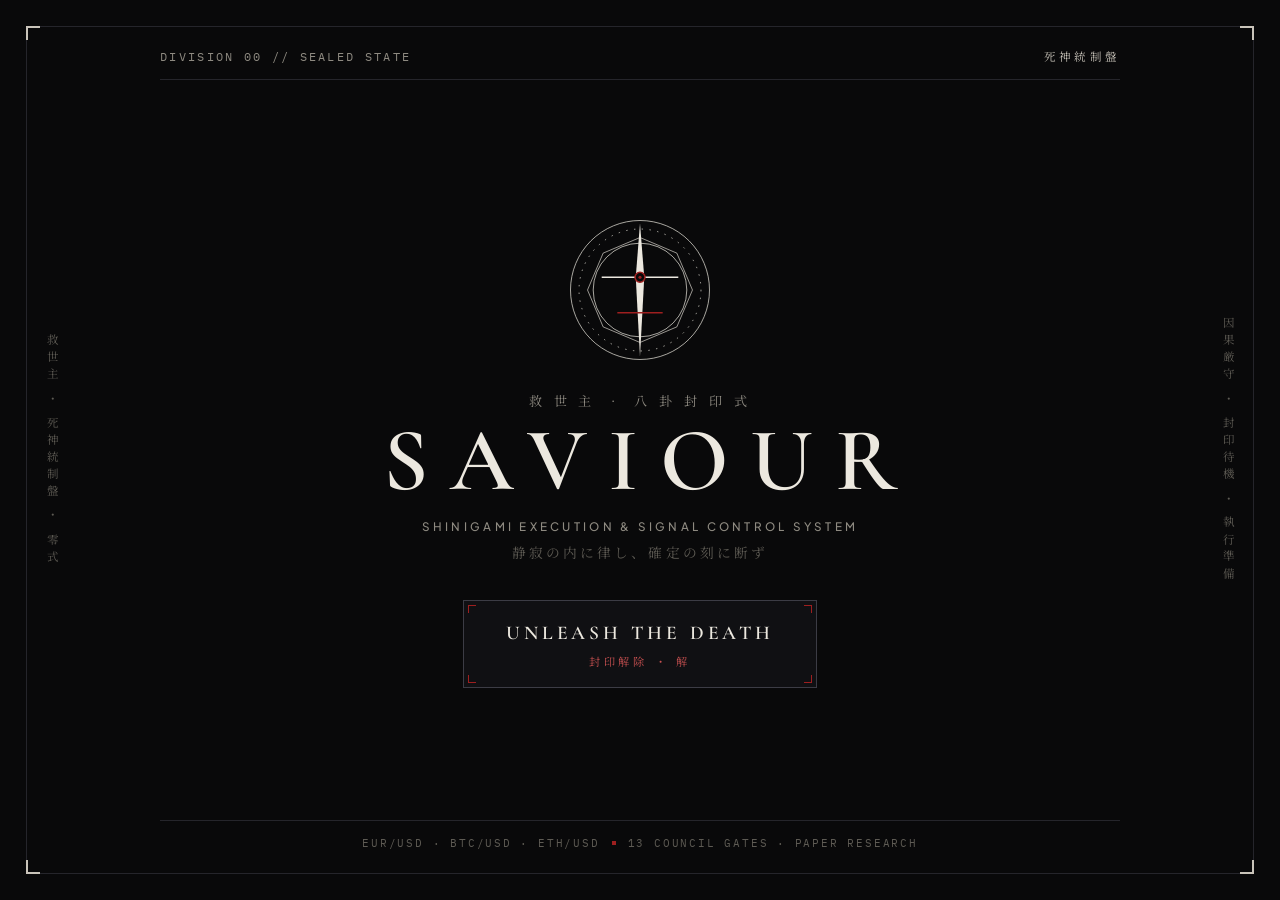
==== commit 20489559: "Build multi-page mobile/desktop Shinigami Operator Console, Fuinjutsu Gate, and standalone Web Signa" ====
--- a/docs/index.html
+++ b/docs/index.html
@@ -2,529 +2,162 @@
 <html lang="en" class="no-js">
 <head>
 <meta charset="utf-8">
-<meta name="viewport" content="width=device-width, initial-scale=1">
-<title>SAVIOUR — Shinigami Research Engine</title>
-<meta name="description" content="Paper-only one-minute signal research engine for EUR/USD, BTC/USD and ETH/USD. Zero look-ahead, full spread accounting, automated settlement.">
+<meta name="viewport" content="width=device-width, initial-scale=1, viewport-fit=cover">
+<meta name="theme-color" content="#09090a">
+<meta name="apple-mobile-web-app-capable" content="yes">
+<meta name="apple-mobile-web-app-status-bar-style" content="black-translucent">
 <meta name="color-scheme" content="dark">
+<title>SAVIOUR — 救世主 // Shinigami Control Gate</title>
+<meta name="description" content="SAVIOUR autonomous multi-market signal engine and Shinigami operator control console.">
+<link rel="icon" type="image/svg+xml" href="assets/saviour-mark.svg">
+<link rel="manifest" href="manifest.webmanifest">
 <script>document.documentElement.classList.remove("no-js");</script>
 <link rel="preconnect" href="https://fonts.googleapis.com">
 <link rel="preconnect" href="https://fonts.gstatic.com" crossorigin>
-<link href="https://fonts.googleapis.com/css2?family=Inter:wght@300;400;500;600&family=JetBrains+Mono:wght@300;400;500&family=Shippori+Mincho:wght@500;700&display=swap" rel="stylesheet">
+<link href="https://fonts.googleapis.com/css2?family=Cormorant+Garamond:wght@500;600;700&family=IBM+Plex+Mono:wght@400;500&family=Noto+Serif+JP:wght@500;700&family=Plus+Jakarta+Sans:wght@400;500;600&display=swap" rel="stylesheet">
 <link rel="stylesheet" href="assets/style.css">
 </head>
-<body>
+<body class="gate-body">
 
-<a class="skip" href="#main">Skip to content</a>
+<!-- Architectural Outer Seal Frame -->
+<div class="gate-frame" aria-hidden="true">
+  <span class="corner corner-tl"></span>
+  <span class="corner corner-tr"></span>
+  <span class="corner corner-bl"></span>
+  <span class="corner corner-br"></span>
+  <div class="gate-rail gate-rail-left">救世主 ・ 死神統制盤 ・ 零式</div>
+  <div class="gate-rail gate-rail-right">因果厳守 ・ 封印待機 ・ 執行準備</div>
+</div>
 
-<header class="nav" id="nav">
-  <div class="wrap nav-inner">
-    <a class="brand" href="#top" aria-label="Saviour home">
-      <svg class="brand-mark" viewBox="0 0 32 32" aria-hidden="true">
-        <line x1="16" y1="2" x2="16" y2="30" />
-        <line x1="8" y1="10" x2="24" y2="10" />
-        <line x1="11" y1="24" x2="21" y2="24" />
+<main class="gate-stage" id="gate-main">
+  <!-- Top Seal Register -->
+  <header class="gate-register">
+    <span class="mono gate-code">DIVISION 00 // SEALED STATE</span>
+    <span class="gate-jp-tag" lang="ja">死神統制盤</span>
+  </header>
+
+  <!-- Central Emblem, Titles & Trigger -->
+  <section class="gate-center" aria-labelledby="saviour-title">
+    <div class="saviour-crest-wrap" aria-hidden="true">
+      <svg class="saviour-crest" viewBox="0 0 220 220" fill="none">
+        <!-- Outer precision seal rings -->
+        <circle class="crest-ring-outer" cx="110" cy="110" r="98" stroke="currentColor" stroke-width="1"/>
+        <circle class="crest-ring-ticks" cx="110" cy="110" r="86" stroke="currentColor" stroke-width="1" stroke-dasharray="2 9"/>
+        <circle class="crest-ring-inner" cx="110" cy="110" r="66" stroke="currentColor" stroke-width="1"/>
+
+        <!-- Octagonal inner seal geometry -->
+        <polygon class="crest-octagon" points="110,36 162,58 184,110 162,162 110,184 58,162 36,110 58,58" stroke="currentColor" stroke-width="0.9"/>
+
+        <!-- Vertical Zanpakuto / Judgement Blade -->
+        <polygon class="crest-blade" points="110,16 116,92 110,204 104,92" fill="currentColor"/>
+        <!-- Tsuba Cross-Guard -->
+        <line x1="56" y1="92" x2="164" y2="92" stroke="currentColor" stroke-width="2.4"/>
+        <line x1="78" y1="142" x2="142" y2="142" stroke="#9e1f1f" stroke-width="2"/>
+        <!-- Cinnabar Seal Core -->
+        <circle cx="110" cy="92" r="7" fill="#09090a" stroke="#9e1f1f" stroke-width="2.2"/>
+        <circle cx="110" cy="92" r="2.2" fill="#9e1f1f"/>
       </svg>
-      <span class="brand-text">SAVIOUR</span>
-    </a>
-    <nav class="nav-links" aria-label="Primary">
-      <a href="#engine">Engine</a>
-      <a href="#markets">Markets</a>
-      <a href="#workbench">Workbench</a>
-      <a href="#evidence">Evidence</a>
-      <a href="#charter">Charter</a>
-      <a href="#telegram">Telegram</a>
-    </nav>
-  </div>
-</header>
-
-<main id="main">
-
-<!-- ───────────────────────── DIVISION 00 : HERO ───────────────────────── -->
-<section class="hero" id="top">
-  <div class="watermark wm-right" aria-hidden="true">死神</div>
-
-  <div class="wrap hero-inner">
-    <p class="eyebrow reveal">Division 00 &middot; Paper Research Instrument &middot; <span id="live-badge">Verified Baseline</span></p>
-
-    <h1 class="hero-title reveal" data-delay="1">
-      Silence until every gate agrees.<br>
-      Proof when the candle closes.
-    </h1>
-
-    <div class="blade-rule reveal" data-delay="2" aria-hidden="true"></div>
-
-    <p class="lede reveal" data-delay="2">
-      A one-minute signal engine across <strong>EUR/USD</strong>, <strong>BTC/USD</strong>,
-      and <strong>ETH/USD</strong>. Every entry is sealed before its candle opens,
-      every outcome pays its full round-turn spread, and every look-ahead path is
-      guarded by automated causality checks.
-    </p>
-
-    <div class="hero-actions reveal" data-delay="3">
-      <a class="btn btn-solid" href="#workbench">Open Cost &amp; Risk Workbench</a>
-      <a class="btn btn-ghost" href="#evidence">Read 101,730-Bar Evidence</a>
     </div>
 
-    <dl class="hero-stats reveal" data-delay="4">
-      <div class="stat">
-        <dt>Markets Evaluated</dt>
-        <dd class="mono">3 <span class="unit">FX + Crypto</span></dd>
-      </div>
-      <div class="stat">
-        <dt>Real M1 Bars Audited</dt>
-        <dd class="mono" id="stat-bars">101,730</dd>
-      </div>
-      <div class="stat">
-        <dt>Council Members</dt>
-        <dd class="mono">13 <span class="unit">1 Core + 12</span></dd>
-      </div>
-      <div class="stat">
-        <dt>Test Suite</dt>
-        <dd class="mono" id="stat-tests">635 <span class="unit">Passing</span></dd>
-      </div>
-    </dl>
-  </div>
-</section>
+    <p class="gate-jp-kicker" lang="ja">救 世 主 &nbsp;&middot;&nbsp; 八 卦 封 印 式</p>
+    <h1 class="gate-title" id="saviour-title">SAVIOUR</h1>
+    <p class="gate-subtitle">SHINIGAMI EXECUTION &amp; SIGNAL CONTROL SYSTEM</p>
+    <p class="gate-jp-sub" lang="ja">静寂の内に律し、確定の刻に断ず</p>
 
-<!-- ───────────────────────── DIVISION 01 : ENGINE ─────────────────────── -->
-<section class="section section-alt" id="engine">
-  <div class="wrap">
-    <header class="sec-head">
-      <p class="sec-num">DIVISION 01 // PIPELINE</p>
-      <h2 class="reveal">Seven refusal points before a signal exists</h2>
-      <p class="sec-sub reveal" data-delay="1">
-        The engine does not manufacture calls to stay busy. A signal is the rare
-        residue left when data integrity, macro calendar, higher-timeframe structure,
-        regime, strategy council, calibrated uncertainty, and cost arithmetic all concur.
-      </p>
-    </header>
+    <div class="unleash-wrap">
+      <a href="console.html#signals" class="unleash-btn" id="unleash-btn" role="button">
+        <span class="unleash-corner uc-tl" aria-hidden="true"></span>
+        <span class="unleash-corner uc-tr" aria-hidden="true"></span>
+        <span class="unleash-corner uc-bl" aria-hidden="true"></span>
+        <span class="unleash-corner uc-br" aria-hidden="true"></span>
+        <span class="unleash-sheen" aria-hidden="true"></span>
+        <span class="unleash-label">Unleash the Death</span>
+        <span class="unleash-jp" lang="ja">封印解除 ・ 解</span>
+      </a>
+    </div>
+  </section>
 
-    <ol class="pipeline">
-      <li class="step reveal">
-        <span class="step-n">01 / CAUSALITY</span>
-        <h3>Closed-bar boundary</h3>
-        <p>Drops any bar whose minute has not finished closing. Verified on every push by automated adversarial future-shock tests.</p>
-      </li>
-      <li class="step reveal" data-delay="1">
-        <span class="step-n">02 / DATA GATE</span>
-        <h3>Freshness, continuity, spread</h3>
-        <p>Rejects stale feeds and excessive spreads. FX models bank-desk session widening; 24/7 spot crypto stays continuous round the clock.</p>
-      </li>
-      <li class="step reveal" data-delay="1">
-        <span class="step-n">03 / MACRO BLACKOUT</span>
-        <h3>Scheduled release shield</h3>
-        <p>Stands down across US Non-Farm Payrolls (first Friday 08:30 ET, DST-exact) and operator-configured FOMC, CPI, or ECB windows.</p>
-      </li>
-      <li class="step reveal" data-delay="2">
-        <span class="step-n">04 / MULTI-TIMEFRAME</span>
-        <h3>15-minute resampled bias</h3>
-        <p>Builds closed 5m and 15m structure locally from 1m bars at zero API cost, filtering counter-trend noise on live setups.</p>
-      </li>
-      <li class="step reveal" data-delay="2">
-        <span class="step-n">05 / COUNCIL</span>
-        <h3>Core gate + 12 prototypes</h3>
-        <p>Core confluence requires 5 of 6 checks including mandatory trend and directional ADX. Prototypes earn weight only after 30 real outcomes.</p>
-      </li>
-      <li class="step reveal" data-delay="3">
-        <span class="step-n">06 / META-MODEL &amp; MEMORY</span>
-        <h3>Calibrated veto &amp; mistake block</h3>
-        <p>Online logistic ensemble with isotonic calibration plus Wilson-bound mistake memory that blocks regimes where prior calls failed.</p>
-      </li>
-    </ol>
-  </div>
-</section>
-
-<!-- ───────────────────────── DIVISION 02 : MARKETS ────────────────────── -->
-<section class="section" id="markets">
-  <div class="wrap">
-    <header class="sec-head">
-      <p class="sec-num">DIVISION 02 // INSTRUMENTS</p>
-      <h2 class="reveal">Why crypto sits beside FX</h2>
-      <p class="sec-sub reveal" data-delay="1">
-        On one-minute bars, the binding constraint is not directional accuracy &mdash;
-        it is round-trip spread divided by one-minute movement. Spot BTC/USD and ETH/USD
-        trade 24/7 at a fraction of FX's relative cost.
-      </p>
-    </header>
-
-    <div class="cards">
-      <article class="card reveal">
-        <header class="card-head">
-          <div>
-            <h3>EUR/USD</h3>
-            <p class="card-sub">Spot Foreign Exchange</p>
-          </div>
-          <span class="tag">24/5 Session</span>
-        </header>
-        <dl class="card-stats">
-          <div><dt>Pip Increment</dt><dd class="mono">0.0001</dd></div>
-          <div><dt>Assumed Spread</dt><dd class="mono">1.20 pips</dd></div>
-          <div><dt>Overlap M1 ATR</dt><dd class="mono">1.95 pips</dd></div>
-          <div><dt>Off-Hours M1 ATR</dt><dd class="mono">1.31 pips</dd></div>
-          <div class="row-strong"><dt>Spread / Overlap ATR</dt><dd class="mono">0.62x</dd></div>
-        </dl>
-        <p class="card-note">
-          Viable primarily during London and New York overlap (07:00&ndash;17:00 UTC)
-          with adaptive horizon and 15-minute trend confirmation.
-        </p>
-      </article>
-
-      <article class="card reveal" data-delay="1">
-        <header class="card-head">
-          <div>
-            <h3>BTC/USD</h3>
-            <p class="card-sub">Spot Cryptocurrency</p>
-          </div>
-          <span class="tag">24/7 Continuous</span>
-        </header>
-        <dl class="card-stats">
-          <div><dt>Pip Increment</dt><dd class="mono">$1.00</dd></div>
-          <div><dt>Assumed Spread</dt><dd class="mono">8.00 pips</dd></div>
-          <div><dt>Typical M1 ATR</dt><dd class="mono">58.0 pips</dd></div>
-          <div><dt>Session Calendar</dt><dd class="mono">Round-the-clock</dd></div>
-          <div class="row-strong"><dt>Spread / M1 ATR</dt><dd class="mono">0.14x</dd></div>
-        </dl>
-        <p class="card-note">
-          Roughly four to fourteen times cheaper to cross than EUR/USD relative to
-          per-minute volatility, and active through weekends when FX is shut.
-        </p>
-      </article>
-
-      <article class="card reveal" data-delay="2">
-        <header class="card-head">
-          <div>
-            <h3>ETH/USD</h3>
-            <p class="card-sub">Spot Cryptocurrency</p>
-          </div>
-          <span class="tag">24/7 Continuous</span>
-        </header>
-        <dl class="card-stats">
-          <div><dt>Pip Increment</dt><dd class="mono">$0.10</dd></div>
-          <div><dt>Assumed Spread</dt><dd class="mono">2.40 pips</dd></div>
-          <div><dt>Typical M1 ATR</dt><dd class="mono">23.0 pips</dd></div>
-          <div><dt>Session Calendar</dt><dd class="mono">Round-the-clock</dd></div>
-          <div class="row-strong"><dt>Spread / M1 ATR</dt><dd class="mono">0.10x</dd></div>
-        </dl>
-        <p class="card-note">
-          Lowest relative spread burden of the three instruments. Uses the exact
-          same dimensionless ratios, cost guards, and settlement rules.
-        </p>
-      </article>
-    </div>
-
-    <p class="fineprint reveal">
-      Boundary note: only real spot market feeds are used. Synthetic broker OTC feeds,
-      automated broker order placement, and martingale sizing are permanently excluded.
-    </p>
-  </div>
-</section>
-
-<!-- ───────────────────────── DIVISION 03 : WORKBENCH ──────────────────── -->
-<section class="section section-alt" id="workbench">
-  <div class="wrap">
-    <header class="sec-head">
-      <p class="sec-num">DIVISION 03 // INTERACTIVE WORKBENCH</p>
-      <h2 class="reveal">Cost, break-even &amp; 1&ndash;2% risk calculator</h2>
-      <p class="sec-sub reveal" data-delay="1">
-        Inspect how spread, volatility, hold horizon, and explicit ATR stops interact
-        on each supported market before trusting any signal statistic.
-      </p>
-    </header>
-
-    <div class="workbench reveal">
-      <form class="wb-controls" id="wb-form" onsubmit="return false;">
-        <div class="field">
-          <label for="wb-symbol">Instrument</label>
-          <div class="seg" role="group" aria-label="Instrument">
-            <button type="button" class="seg-btn is-active" data-symbol="EUR/USD">EUR/USD</button>
-            <button type="button" class="seg-btn" data-symbol="BTC/USD">BTC/USD</button>
-            <button type="button" class="seg-btn" data-symbol="ETH/USD">ETH/USD</button>
-          </div>
-          <input type="hidden" id="wb-symbol" value="EUR/USD">
-        </div>
-
-        <div class="field-row">
-          <div class="field">
-            <label for="wb-side">Direction</label>
-            <select id="wb-side">
-              <option value="BUY">BUY</option>
-              <option value="SELL">SELL</option>
-            </select>
-          </div>
-          <div class="field">
-            <label for="wb-horizon">Hold Horizon (min)</label>
-            <input type="number" id="wb-horizon" min="1" max="120" step="1" value="15">
-          </div>
-        </div>
-
-        <div class="field-row">
-          <div class="field">
-            <label for="wb-entry">Reference Price</label>
-            <input type="number" id="wb-entry" step="any" value="1.08520">
-          </div>
-          <div class="field">
-            <label for="wb-atr">M1 ATR (pips)</label>
-            <input type="number" id="wb-atr" min="0.1" step="0.1" value="1.95">
-          </div>
-        </div>
-
-        <div class="field-row">
-          <div class="field">
-            <label for="wb-balance">Paper Balance (USD)</label>
-            <input type="number" id="wb-balance" min="100" step="100" value="10000">
-          </div>
-          <div class="field">
-            <label for="wb-risk">Risk per Trade (%)</label>
-            <input type="number" id="wb-risk" min="0.25" max="2.00" step="0.25" value="1.00">
-          </div>
-        </div>
-      </form>
-
-      <div class="wb-output" aria-live="polite">
-        <div class="wb-banner" id="wb-verdict">Evaluating cost gate...</div>
-
-        <div class="wb-grid">
-          <div class="wb-cell">
-            <span class="wb-k">Assumed Spread</span>
-            <strong class="wb-v mono" id="out-spread">1.20 pips</strong>
-          </div>
-          <div class="wb-cell">
-            <span class="wb-k">Break-Even Win Rate</span>
-            <strong class="wb-v mono" id="out-be">65.9%</strong>
-          </div>
-          <div class="wb-cell">
-            <span class="wb-k">Min Viable Hold (3x Cost)</span>
-            <strong class="wb-v mono" id="out-minhold">4 min</strong>
-          </div>
-          <div class="wb-cell">
-            <span class="wb-k">Hard Stop (1.5x ATR)</span>
-            <strong class="wb-v mono" id="out-stop">1.08491</strong>
-          </div>
-          <div class="wb-cell">
-            <span class="wb-k">Target (2.25x ATR)</span>
-            <strong class="wb-v mono" id="out-target">1.08564</strong>
-          </div>
-          <div class="wb-cell">
-            <span class="wb-k">Net R:R After Spread</span>
-            <strong class="wb-v mono" id="out-rr">0.77 : 1</strong>
-          </div>
-          <div class="wb-cell">
-            <span class="wb-k">Capped Risk (max 2%)</span>
-            <strong class="wb-v mono" id="out-riskusd">$100.00</strong>
-          </div>
-          <div class="wb-cell">
-            <span class="wb-k">Paper Position Size</span>
-            <strong class="wb-v mono" id="out-units">242,424 EUR</strong>
-          </div>
-        </div>
-      </div>
-    </div>
-  </div>
-</section>
-
-<!-- ───────────────────────── DIVISION 04 : EVIDENCE ───────────────────── -->
-<section class="section" id="evidence">
-  <div class="wrap">
-    <header class="sec-head">
-      <p class="sec-num">DIVISION 04 // EMPIRICAL LEDGER</p>
-      <h2 class="reveal">Measured on 101,730 real EUR/USD bars</h2>
-      <p class="sec-sub reveal" data-delay="1">
-        Every change to the signal engine is judged on chronological out-of-sample
-        candles with full round-turn spread deducted &mdash; never on synthetic
-        walks alone.
-      </p>
-    </header>
-
-    <div class="metrics">
-      <div class="metric reveal">
-        <p class="metric-v mono">58.5%</p>
-        <p class="metric-k">OOS Win Rate (15m MTF Filter)</p>
-        <p class="metric-d">October 2026 out-of-sample (282 trades, London/NY hours), lifting net expectancy from &minus;0.12 to +0.34 pips/trade after 1.20-pip spread.</p>
-      </div>
-      <div class="metric reveal" data-delay="1">
-        <p class="metric-v mono">+0.38</p>
-        <p class="metric-k">Expansion Prototype Net Pips</p>
-        <p class="metric-d">Net pips per trade after 1.20-pip spread in both Aug&ndash;Sep Train (+0.378) and Oct Out-of-Sample (+0.382) across 404 real setups.</p>
-      </div>
-      <div class="metric reveal" data-delay="2">
-        <p class="metric-v mono">5 / 5</p>
-        <p class="metric-k">Causality &amp; Warmup Audits</p>
-        <p class="metric-d">Automated lookahead-analysis and recursive-analysis checks across features, MTF resamplers, all 13 strategies, and live sealing.</p>
-      </div>
-      <div class="metric reveal" data-delay="3">
-        <p class="metric-v mono">1,000 &rarr; All</p>
-        <p class="metric-k">PostgREST Paging Fixed</p>
-        <p class="metric-d">Removed the silent 1,000-row truncation so nightly walk-forward trains on the full 101,730+ bar history rather than 0.98% of it.</p>
-      </div>
-    </div>
-
-    <div class="ledger-table-wrap reveal">
-      <table class="ledger-table">
-        <caption>Real EUR/USD M1 Walk-Forward Ablation (Aug 15 &ndash; Oct 25, 2026 &middot; 1.20-pip spread charged)</caption>
-        <thead>
-          <tr>
-            <th scope="col">Configuration</th>
-            <th scope="col">Window</th>
-            <th scope="col">Trades</th>
-            <th scope="col">Win Rate</th>
-            <th scope="col">Net Pips / Trade</th>
-          </tr>
-        </thead>
-        <tbody>
-          <tr>
-            <td>Core Confluence (unfiltered M1)</td>
-            <td class="mono">Train (Aug&ndash;Sep)</td>
-            <td class="mono">705</td>
-            <td class="mono">51.49%</td>
-            <td class="mono">&minus;0.513</td>
-          </tr>
-          <tr>
-            <td>Core Confluence + 15m MTF Alignment</td>
-            <td class="mono">Train (Aug&ndash;Sep)</td>
-            <td class="mono">408</td>
-            <td class="mono">52.21%</td>
-            <td class="mono">&minus;0.312</td>
-          </tr>
-          <tr>
-            <td>Core Confluence (unfiltered M1)</td>
-            <td class="mono">OOS (Oct 2026)</td>
-            <td class="mono">482</td>
-            <td class="mono">57.47%</td>
-            <td class="mono">&minus;0.116</td>
-          </tr>
-          <tr class="row-hi">
-            <td>Core Confluence + 15m MTF Alignment</td>
-            <td class="mono">OOS (Oct 2026)</td>
-            <td class="mono">282</td>
-            <td class="mono">58.51%</td>
-            <td class="mono">+0.338</td>
-          </tr>
-          <tr class="row-hi">
-            <td>Volatility Expansion Prototype (scalp_expansion)</td>
-            <td class="mono">OOS (Oct 2026)</td>
-            <td class="mono">229</td>
-            <td class="mono">55.02%</td>
-            <td class="mono">+0.382</td>
-          </tr>
-        </tbody>
-      </table>
-    </div>
-  </div>
-</section>
-
-<!-- ───────────────────────── DIVISION 05 : CHARTER ────────────────────── -->
-<section class="section section-alt" id="charter">
-  <div class="wrap">
-    <header class="sec-head">
-      <p class="sec-num">DIVISION 05 // HONESTY CHARTER</p>
-      <h2 class="reveal">Six rules enforced by tests, plus one permanent refusal</h2>
-    </header>
-
-    <div class="rules">
-      <div class="rule reveal">
-        <span class="rule-n">I</span>
-        <div>
-          <h3>UNRESOLVED stays UNRESOLVED</h3>
-          <p>Missing settlement bars are never silently converted into wins, losses, or ties.</p>
-        </div>
-      </div>
-      <div class="rule reveal" data-delay="1">
-        <span class="rule-n">II</span>
-        <div>
-          <h3>Full spread charged on every trade</h3>
-          <p>1.20 pips on EUR/USD, $8.00 on BTC/USD, $0.24 on ETH/USD. Gross-only edges are rejected.</p>
-        </div>
-      </div>
-      <div class="rule reveal" data-delay="1">
-        <span class="rule-n">III</span>
-        <div>
-          <h3>10-second seal deadline</h3>
-          <p>Late signals are discarded rather than backdated; late cron wake-ups roll cleanly to the next unopened minute.</p>
-        </div>
-      </div>
-      <div class="rule reveal" data-delay="2">
-        <span class="rule-n">IV</span>
-        <div>
-          <h3>SENT requires a Telegram message_id</h3>
-          <p>Transport timeouts become UNRESOLVED alerts, never assumed deliveries.</p>
-        </div>
-      </div>
-      <div class="rule reveal" data-delay="2">
-        <span class="rule-n">V</span>
-        <div>
-          <h3>Synthetic data trains nothing</h3>
-          <p>Synthetic series verify plumbing only; weights, calibrators, and promotions require real market bars.</p>
-        </div>
-      </div>
-      <div class="rule reveal" data-delay="3">
-        <span class="rule-n">VI</span>
-        <div>
-          <h3>Why 19-of-20 (95%) was refused</h3>
-          <p>A 95% win rate on M1 bars is manufactured only by tiny targets and removing stops &mdash; net negative once tail losses hit. Honest net expectancy governs instead.</p>
-        </div>
-      </div>
-    </div>
-  </div>
-</section>
-
-<!-- ───────────────────────── DIVISION 06 : TELEGRAM ───────────────────── -->
-<section class="section" id="telegram">
-  <div class="wrap">
-    <header class="sec-head">
-      <p class="sec-num">DIVISION 06 // OPERATOR INTERFACE</p>
-      <h2 class="reveal">Six owner-only commands, four-line signals</h2>
-      <p class="sec-sub reveal" data-delay="1">
-        Private to the configured owner chat ID. Signals carry only pair, direction,
-        entry, and expiry; full reasoning is preserved in Supabase for audit, and a
-        cost-charged RESULT message follows settlement automatically.
-      </p>
-    </header>
-
-    <div class="console-grid">
-      <div class="panel reveal">
-        <h3>Command Surface</h3>
-        <ul class="cmd-list">
-          <li><span class="mono">/start</span><span>Enable delivery and verify link</span></li>
-          <li><span class="mono">/signals</span><span>Evaluate EUR/USD, BTC/USD, ETH/USD now</span></li>
-          <li><span class="mono">/status</span><span>Health, ledger, model &amp; key-pool state</span></li>
-          <li><span class="mono">/pause</span><span>Mute outgoing calls while learning continues</span></li>
-          <li><span class="mono">/resume</span><span>Restore live signal delivery</span></li>
-          <li><span class="mono">/help</span><span>Show operator reference</span></li>
-        </ul>
-      </div>
-
-      <div class="panel reveal" data-delay="1">
-        <h3>Wire Format (Signal &amp; Settlement)</h3>
-        <pre class="wire mono">BTC/USD BUY
-Entry:  14:15 UTC
-Expiry: 14:30 UTC
-
-──────────────────────────────
-
-RESULT BTC/USD BUY  #9f31c4a2
-Entry 80,512.40 -&gt; Exit 80,571.90
-Move +59.5 pips | cost 8.0 | net +51.5
-WIN</pre>
-      </div>
-    </div>
-  </div>
-</section>
-
+  <!-- Minimal Footnote Strip -->
+  <footer class="gate-foot">
+    <span class="mono" id="gate-markets">EUR/USD &middot; BTC/USD &middot; ETH/USD</span>
+    <span class="gate-dot" aria-hidden="true"></span>
+    <span class="mono" id="gate-engine-state">13 COUNCIL GATES &middot; PAPER RESEARCH</span>
+  </footer>
 </main>
 
-<footer class="foot">
-  <div class="wrap foot-inner">
-    <div class="foot-top">
-      <span class="brand-text">SAVIOUR // SHINIGAMI RESEARCH ENGINE</span>
-      <span class="mono dim">Python 3.11 &middot; Stdlib Only &middot; Supabase RLS &middot; GitHub Actions</span>
-    </div>
-    <p class="foot-note">
-      Research and paper-settlement software only. No broker is connected, no OTC
-      synthetic quotes are ingested, and no financial advice is offered.
-    </p>
-  </div>
-</footer>
+<!-- Naruto Fuinjutsu (Eight Trigrams Sealing Array Release) Transition Overlay -->
+<div class="fuinjutsu-overlay" id="fuinjutsu-overlay" aria-hidden="true">
+  <div class="fuin-flash"></div>
+  <div class="fuin-blade-line"></div>
 
-<script src="assets/main.js" defer></script>
+  <svg class="fuin-svg" viewBox="0 0 1000 1000" fill="none">
+    <!-- 16 Radial Shiki Formula Lines -->
+    <g class="fuin-radials" stroke="currentColor" stroke-width="1.4">
+      <line x1="500" y1="500" x2="500" y2="10"/>
+      <line x1="500" y1="500" x2="500" y2="990"/>
+      <line x1="500" y1="500" x2="10" y2="500"/>
+      <line x1="500" y1="500" x2="990" y2="500"/>
+      <line x1="500" y1="500" x2="153" y2="153"/>
+      <line x1="500" y1="500" x2="847" y2="847"/>
+      <line x1="500" y1="500" x2="847" y2="153"/>
+      <line x1="500" y1="500" x2="153" y2="847"/>
+      <line x1="500" y1="500" x2="312" y2="46"/>
+      <line x1="500" y1="500" x2="688" y2="954"/>
+      <line x1="500" y1="500" x2="954" y2="312"/>
+      <line x1="500" y1="500" x2="46" y2="688"/>
+      <line x1="500" y1="500" x2="688" y2="46"/>
+      <line x1="500" y1="500" x2="312" y2="954"/>
+      <line x1="500" y1="500" x2="954" y2="688"/>
+      <line x1="500" y1="500" x2="46" y2="312"/>
+    </g>
+
+    <!-- Concentric Ink Seal Circles -->
+    <circle class="fuin-circle fc-1" cx="500" cy="500" r="390" stroke="currentColor" stroke-width="2.5"/>
+    <circle class="fuin-circle fc-2" cx="500" cy="500" r="356" stroke="currentColor" stroke-width="1.2" stroke-dasharray="10 6 2 6"/>
+    <circle class="fuin-circle fc-3" cx="500" cy="500" r="275" stroke="currentColor" stroke-width="2"/>
+    <circle class="fuin-circle fc-4" cx="500" cy="500" r="196" stroke="#9e1f1f" stroke-width="1.8"/>
+    <circle class="fuin-circle fc-5" cx="500" cy="500" r="118" stroke="currentColor" stroke-width="2.4"/>
+
+    <!-- Counter-Rotating Geometric Octagram -->
+    <g class="fuin-octagram" stroke="currentColor" stroke-width="1.4">
+      <rect x="306" y="306" width="388" height="388"/>
+      <rect x="306" y="306" width="388" height="388" transform="rotate(45 500 500)"/>
+    </g>
+
+    <!-- Authentic Eight Trigrams (Hakke no Fuin Shiki: 乾 兌 離 震 巽 坎 艮 坤) -->
+    <g class="fuin-trigrams" fill="currentColor" font-family="'Noto Serif JP', serif" font-size="34" font-weight="700" text-anchor="middle" dominant-baseline="central">
+      <text x="500" y="166">乾</text>
+      <text x="736" y="264">兌</text>
+      <text x="834" y="500">離</text>
+      <text x="736" y="736">震</text>
+      <text x="500" y="834">巽</text>
+      <text x="264" y="736">坎</text>
+      <text x="166" y="500">艮</text>
+      <text x="264" y="264">坤</text>
+    </g>
+
+    <!-- Inner Sealing Numbers (壱 弐 参 肆 伍 陸 漆 捌) -->
+    <g class="fuin-inner-marks" fill="currentColor" font-family="'Noto Serif JP', serif" font-size="18" text-anchor="middle" dominant-baseline="central" opacity="0.78">
+      <text x="500" y="346">壱</text>
+      <text x="609" y="391">弐</text>
+      <text x="654" y="500">参</text>
+      <text x="609" y="609">肆</text>
+      <text x="500" y="654">伍</text>
+      <text x="391" y="609">陸</text>
+      <text x="346" y="500">漆</text>
+      <text x="391" y="391">捌</text>
+    </g>
+
+    <!-- Central Kai (解 — Release) Stamp -->
+    <g class="fuin-kai-group">
+      <circle cx="500" cy="500" r="76" fill="#09090a" stroke="#9e1f1f" stroke-width="3"/>
+      <text class="fuin-kai-kanji" x="500" y="503" fill="#ece8df" font-family="'Noto Serif JP', serif" font-size="68" font-weight="700" text-anchor="middle" dominant-baseline="central">解</text>
+    </g>
+  </svg>
+
+  <p class="fuin-caption mono" id="fuin-caption">SEAL ARRAY DEPLOYED // 八卦封印解除</p>
+</div>
+
+<script src="assets/main.js"></script>
 </body>
 </html>
--- a/docs/assets/style.css
+++ b/docs/assets/style.css
@@ -1,28 +1,37 @@
 /* ==========================================================================
-   SAVIOUR — Shinigami Monochrome Stylesheet
-   Sumi ink (#09090a) + Shihakusho bone white (#f2efe9).
-   Zero gradients, zero neon, zero AI palette, minimal restrained motion.
+   SAVIOUR — Shinigami & Fuinjutsu Operator Stylesheet
+   Palette: Sumi Obsidian (#09090a), Shihakusho Bone (#ece8df), Cinnabar (#9e1f1f).
+   Monochrome & traditional ink register, mobile + desktop app shell.
    ========================================================================== */
 
 :root {
-  --ink:       #09090a;
-  --ink-2:     #0f0f11;
-  --ink-3:     #161619;
-  --line:      #242429;
-  --line-hi:   #3b3b42;
-
-  --bone:      #f2efe9;
-  --bone-2:    #cbc7bf;
-  --bone-3:    #8f8b83;
-  --bone-4:    #63605a;
-
-  --font-sans: "Inter", -apple-system, BlinkMacSystemFont, "Segoe UI", Roboto, Helvetica, Arial, sans-serif;
-  --font-disp: "Shippori Mincho", Georgia, "Times New Roman", serif;
-  --font-mono: "JetBrains Mono", ui-monospace, SFMono-Regular, Menlo, Consolas, monospace;
-
-  --wrap: 1120px;
-  --pad: clamp(1.25rem, 3vw, 2.5rem);
-  --ease: cubic-bezier(0.22, 0.61, 0.36, 1);
+  --ink:         #09090a;
+  --ink-2:       #101013;
+  --ink-3:       #16161a;
+  --ink-4:       #1d1d22;
+  --line:        #25252b;
+  --line-hi:     #3c3c45;
+
+  --bone:        #ece8df;
+  --bone-2:      #c9c4ba;
+  --bone-3:      #8e8a81;
+  --bone-4:      #5e5b54;
+
+  --seal:        #9e1f1f;
+  --seal-dim:    rgba(158, 31, 31, 0.16);
+  --moss:        #3f7356;
+  --moss-dim:    rgba(63, 115, 86, 0.16);
+  --ochre:       #997238;
+
+  --font-sans:   "Plus Jakarta Sans", -apple-system, BlinkMacSystemFont, "Segoe UI", sans-serif;
+  --font-serif:  "Cormorant Garamond", "Noto Serif JP", Georgia, serif;
+  --font-jp:     "Noto Serif JP", "Hiragino Mincho ProN", "Yu Mincho", serif;
+  --font-mono:   "IBM Plex Mono", ui-monospace, SFMono-Regular, Menlo, monospace;
+
+  --ease-out:    cubic-bezier(0.16, 1, 0.3, 1);
+  --ease-snap:   cubic-bezier(0.85, 0, 0.15, 1);
+  --rail-w:      252px;
+  --mobile-tab:  62px;
 }
 
 *, *::before, *::after {
@@ -30,8 +39,9 @@
 }
 
 html {
-  scroll-behavior: smooth;
   -webkit-text-size-adjust: 100%;
+  background: var(--ink);
+  color: var(--bone);
 }
 
 body {
@@ -39,215 +49,866 @@
   background: var(--ink);
   color: var(--bone);
   font-family: var(--font-sans);
-  font-weight: 400;
-  font-size: 16px;
-  line-height: 1.65;
+  font-size: 15px;
+  line-height: 1.55;
   -webkit-font-smoothing: antialiased;
   text-rendering: optimizeLegibility;
   overflow-x: hidden;
 }
 
-.wrap {
-  width: 100%;
-  max-width: var(--wrap);
-  margin: 0 auto;
-  padding: 0 var(--pad);
-}
-
 .mono {
   font-family: var(--font-mono);
   font-variant-numeric: tabular-nums;
 }
 
-.dim { color: var(--bone-4); }
-
-.skip {
-  position: absolute;
-  left: -9999px;
-  top: 0;
-  background: var(--bone);
-  color: var(--ink);
-  padding: 0.6rem 1rem;
-  font-size: 0.85rem;
-  z-index: 100;
-}
-.skip:focus { left: 1rem; top: 1rem; }
+.dim { color: var(--bone-3); }
+.pos { color: #7cb694; }
+.neg { color: #cf6a6a; }
+.mt-sm { margin-top: 0.75rem; }
+.mt-md { margin-top: 1.25rem; }
 
 :focus-visible {
   outline: 1px solid var(--bone);
   outline-offset: 3px;
 }
 
-/* ───────────────────────────── navigation ───────────────────────────── */
-
-.nav {
+/* ==========================================================================
+   1. HOME GATE (index.html) & FUINJUTSU UNSEALING ANIMATION
+   ========================================================================== */
+
+.gate-body {
+  min-height: 100dvh;
+  display: flex;
+  flex-direction: column;
+  position: relative;
+  overflow: hidden;
+  user-select: none;
+}
+
+.gate-frame {
+  position: fixed;
+  inset: clamp(10px, 2.2vw, 26px);
+  border: 1px solid var(--line);
+  pointer-events: none;
+  z-index: 2;
+}
+
+.corner {
+  position: absolute;
+  width: 14px;
+  height: 14px;
+  border-color: var(--bone-2);
+  border-style: solid;
+}
+.corner-tl { top: -1px; left: -1px; border-width: 2px 0 0 2px; }
+.corner-tr { top: -1px; right: -1px; border-width: 2px 2px 0 0; }
+.corner-bl { bottom: -1px; left: -1px; border-width: 0 0 2px 2px; }
+.corner-br { bottom: -1px; right: -1px; border-width: 0 2px 2px 0; }
+
+.gate-rail {
+  position: absolute;
+  top: 50%;
+  transform: translateY(-50%);
+  writing-mode: vertical-rl;
+  font-family: var(--font-jp);
+  font-size: 0.72rem;
+  letter-spacing: 0.42em;
+  color: var(--bone-4);
+}
+.gate-rail-left { left: 16px; }
+.gate-rail-right { right: 16px; }
+
+.gate-stage {
+  position: relative;
+  z-index: 3;
+  min-height: 100dvh;
+  padding: clamp(22px, 4vw, 48px);
+  display: flex;
+  flex-direction: column;
+  justify-content: space-between;
+  align-items: center;
+  text-align: center;
+  transition: transform 0.55s var(--ease-snap), opacity 0.45s var(--ease-out);
+}
+
+.gate-register {
+  width: 100%;
+  max-width: 960px;
+  display: flex;
+  justify-content: space-between;
+  align-items: center;
+  font-size: 0.72rem;
+  letter-spacing: 0.2em;
+  color: var(--bone-3);
+  border-bottom: 1px solid var(--line);
+  padding-bottom: 0.85rem;
+}
+
+.gate-jp-tag {
+  font-family: var(--font-jp);
+  letter-spacing: 0.28em;
+  color: var(--bone-2);
+}
+
+.gate-center {
+  display: flex;
+  flex-direction: column;
+  align-items: center;
+  max-width: 640px;
+  margin: auto 0;
+  padding: 1.5rem 0;
+}
+
+.saviour-crest-wrap {
+  width: clamp(118px, 19vw, 156px);
+  height: clamp(118px, 19vw, 156px);
+  margin-bottom: 1.4rem;
+  color: var(--bone);
+}
+
+.saviour-crest {
+  width: 100%;
+  height: 100%;
+  overflow: visible;
+}
+
+.crest-ring-ticks {
+  transform-origin: 110px 110px;
+  animation: slowSealTurn 56s linear infinite;
+}
+
+.crest-octagon {
+  transform-origin: 110px 110px;
+  animation: slowPulse 5.4s ease-in-out infinite;
+}
+
+@keyframes slowSealTurn {
+  to { transform: rotate(360deg); }
+}
+
+@keyframes slowPulse {
+  0%, 100% { opacity: 0.42; transform: scale(1); }
+  50%      { opacity: 0.85; transform: scale(1.018); }
+}
+
+.gate-jp-kicker {
+  margin: 0 0 0.45rem;
+  font-family: var(--font-jp);
+  font-size: 0.82rem;
+  letter-spacing: 0.34em;
+  color: var(--bone-3);
+}
+
+.gate-title {
+  margin: 0;
+  font-family: var(--font-serif);
+  font-weight: 600;
+  font-size: clamp(3.1rem, 8.5vw, 5.6rem);
+  line-height: 0.96;
+  letter-spacing: 0.24em;
+  padding-left: 0.24em; /* optically center wide letter-spacing */
+  color: var(--bone);
+}
+
+.gate-subtitle {
+  margin: 0.9rem 0 0.35rem;
+  font-size: 0.73rem;
+  font-weight: 500;
+  letter-spacing: 0.28em;
+  color: var(--bone-3);
+}
+
+.gate-jp-sub {
+  margin: 0 0 2.3rem;
+  font-family: var(--font-jp);
+  font-size: 0.86rem;
+  letter-spacing: 0.22em;
+  color: var(--bone-4);
+}
+
+/* "Unleash the Death" Ofuda Talisman Trigger */
+.unleash-wrap {
+  position: relative;
+}
+
+.unleash-btn {
+  position: relative;
+  display: inline-flex;
+  flex-direction: column;
+  align-items: center;
+  justify-content: center;
+  gap: 0.3rem;
+  min-width: 268px;
+  padding: 1.05rem 2.6rem;
+  background: var(--ink-2);
+  border: 1px solid var(--line-hi);
+  color: var(--bone);
+  text-decoration: none;
+  cursor: pointer;
+  overflow: hidden;
+  transition: border-color 0.28s var(--ease-out), background 0.28s var(--ease-out), transform 0.18s var(--ease-out);
+}
+
+.unleash-btn:hover {
+  border-color: var(--bone);
+  background: #141418;
+}
+
+.unleash-btn:active {
+  transform: scale(0.985);
+}
+
+.unleash-corner {
+  position: absolute;
+  width: 8px;
+  height: 8px;
+  border-color: var(--seal);
+  border-style: solid;
+  transition: width 0.28s var(--ease-out), height 0.28s var(--ease-out);
+}
+.uc-tl { top: 4px; left: 4px; border-width: 1.5px 0 0 1.5px; }
+.uc-tr { top: 4px; right: 4px; border-width: 1.5px 1.5px 0 0; }
+.uc-bl { bottom: 4px; left: 4px; border-width: 0 0 1.5px 1.5px; }
+.uc-br { bottom: 4px; right: 4px; border-width: 0 1.5px 1.5px 0; }
+
+.unleash-btn:hover .unleash-corner {
+  width: 13px;
+  height: 13px;
+}
+
+.unleash-sheen {
+  position: absolute;
+  inset: 0;
+  background: linear-gradient(90deg, transparent 0%, rgba(236, 232, 223, 0.08) 50%, transparent 100%);
+  transform: translateX(-105%);
+  transition: transform 0.65s var(--ease-out);
+}
+
+.unleash-btn:hover .unleash-sheen {
+  transform: translateX(105%);
+}
+
+.unleash-label {
+  font-family: var(--font-serif);
+  font-size: 1.22rem;
+  font-weight: 600;
+  letter-spacing: 0.2em;
+  text-transform: uppercase;
+  color: var(--bone);
+}
+
+.unleash-jp {
+  font-family: var(--font-jp);
+  font-size: 0.7rem;
+  letter-spacing: 0.34em;
+  color: #c95151;
+}
+
+.gate-foot {
+  width: 100%;
+  max-width: 960px;
+  display: flex;
+  flex-wrap: wrap;
+  justify-content: center;
+  align-items: center;
+  gap: 0.75rem;
+  font-size: 0.7rem;
+  letter-spacing: 0.16em;
+  color: var(--bone-4);
+  border-top: 1px solid var(--line);
+  padding-top: 0.85rem;
+}
+
+.gate-dot {
+  width: 4px;
+  height: 4px;
+  background: var(--seal);
+}
+
+/* Naruto Fuinjutsu Overlay Stage */
+.fuinjutsu-overlay {
+  position: fixed;
+  inset: 0;
+  z-index: 90;
+  background: #060607;
+  color: var(--bone);
+  display: flex;
+  flex-direction: column;
+  align-items: center;
+  justify-content: center;
+  opacity: 0;
+  visibility: hidden;
+  pointer-events: none;
+}
+
+.fuin-svg {
+  width: min(88vmin, 680px);
+  height: min(88vmin, 680px);
+  color: var(--bone);
+}
+
+.fuin-circle {
+  stroke-dasharray: 2500;
+  stroke-dashoffset: 2500;
+  transform-origin: 500px 500px;
+}
+
+.fuin-radials line {
+  stroke-dasharray: 600;
+  stroke-dashoffset: 600;
+}
+
+.fuin-octagram {
+  transform-origin: 500px 500px;
+  opacity: 0;
+  transform: scale(0.45) rotate(-120deg);
+}
+
+.fuin-trigrams {
+  transform-origin: 500px 500px;
+  opacity: 0;
+  transform: scale(1.22) rotate(75deg);
+}
+
+.fuin-inner-marks {
+  transform-origin: 500px 500px;
+  opacity: 0;
+}
+
+.fuin-kai-group {
+  transform-origin: 500px 500px;
+  opacity: 0;
+  transform: scale(2.4);
+}
+
+.fuin-caption {
+  margin-top: 1.1rem;
+  font-size: 0.74rem;
+  letter-spacing: 0.3em;
+  color: var(--bone-2);
+  opacity: 0;
+}
+
+.fuin-blade-line {
+  position: fixed;
+  left: 0;
+  right: 0;
+  top: 50%;
+  height: 2px;
+  background: var(--bone);
+  transform: scaleX(0);
+  transform-origin: center;
+  z-index: 95;
+}
+
+.fuin-flash {
+  position: fixed;
+  inset: 0;
+  background: var(--bone);
+  opacity: 0;
+  z-index: 96;
+  pointer-events: none;
+}
+
+/* Active Unsealing Keyframes */
+body.is-unleashing .gate-stage {
+  transform: scale(0.94);
+  opacity: 0;
+}
+
+body.is-unleashing .fuinjutsu-overlay {
+  opacity: 1;
+  visibility: visible;
+  pointer-events: all;
+  transition: opacity 0.18s linear;
+}
+
+body.is-unleashing .fc-5 { animation: drawSealCircle 0.42s 0.04s var(--ease-snap) forwards; }
+body.is-unleashing .fc-4 { animation: drawSealCircle 0.48s 0.10s var(--ease-snap) forwards; }
+body.is-unleashing .fc-3 { animation: drawSealCircle 0.54s 0.16s var(--ease-snap) forwards; }
+body.is-unleashing .fc-2 { animation: drawSealCircle 0.60s 0.22s var(--ease-snap) forwards; }
+body.is-unleashing .fc-1 { animation: drawSealCircle 0.66s 0.26s var(--ease-snap) forwards; }
+
+body.is-unleashing .fuin-radials line {
+  animation: drawRadials 0.46s 0.20s var(--ease-snap) forwards;
+}
+
+body.is-unleashing .fuin-octagram {
+  animation: lockOctagram 0.68s 0.18s var(--ease-out) forwards;
+}
+
+body.is-unleashing .fuin-trigrams {
+  animation: lockTrigrams 0.66s 0.26s var(--ease-out) forwards;
+}
+
+body.is-unleashing .fuin-inner-marks {
+  animation: fadeMarks 0.35s 0.42s linear forwards;
+}
+
+body.is-unleashing .fuin-kai-group {
+  animation: slamKaiStamp 0.32s 0.80s var(--ease-snap) forwards;
+}
+
+body.is-unleashing .fuin-caption {
+  animation: fadeMarks 0.25s 0.30s linear forwards;
+}
+
+body.is-unleashing .fuin-blade-line {
+  animation: bladeSlash 0.26s 1.12s var(--ease-snap) forwards;
+}
+
+body.is-unleashing .fuin-flash {
+  animation: impactFrame 0.28s 1.18s steps(2, end) forwards;
+}
+
+@keyframes drawSealCircle {
+  to { stroke-dashoffset: 0; }
+}
+
+@keyframes drawRadials {
+  to { stroke-dashoffset: 0; }
+}
+
+@keyframes lockOctagram {
+  to { opacity: 0.85; transform: scale(1) rotate(0deg); }
+}
+
+@keyframes lockTrigrams {
+  to { opacity: 1; transform: scale(1) rotate(0deg); }
+}
+
+@keyframes fadeMarks {
+  to { opacity: 0.85; }
+}
+
+@keyframes slamKaiStamp {
+  0%   { opacity: 0; transform: scale(2.4); }
+  75%  { opacity: 1; transform: scale(0.95); }
+  100% { opacity: 1; transform: scale(1); }
+}
+
+@keyframes bladeSlash {
+  0%   { transform: scaleX(0); opacity: 1; }
+  65%  { transform: scaleX(1); opacity: 1; }
+  100% { transform: scaleX(1); opacity: 0; }
+}
+
+@keyframes impactFrame {
+  0%   { opacity: 0; }
+  35%  { opacity: 0.92; }
+  70%  { opacity: 0.12; }
+  100% { opacity: 1; background: #09090a; }
+}
+
+@media (max-width: 720px) {
+  .gate-rail { display: none; }
+  .gate-register { font-size: 0.64rem; }
+  .unleash-btn { width: 100%; max-width: 300px; padding: 1rem 1.6rem; }
+}
+
+/* ==========================================================================
+   2. CONSOLE APPLICATION SHELL (console.html)
+   ========================================================================== */
+
+.console-body {
+  min-height: 100dvh;
+  animation: consoleEnter 0.34s var(--ease-out);
+}
+
+@keyframes consoleEnter {
+  from { opacity: 0; transform: translateY(6px); }
+  to   { opacity: 1; transform: translateY(0); }
+}
+
+.app-shell {
+  display: flex;
+  min-height: 100dvh;
+}
+
+/* Desktop Left Command Rail */
+.side-rail {
+  width: var(--rail-w);
+  flex-shrink: 0;
+  background: var(--ink-2);
+  border-right: 1px solid var(--line);
+  display: flex;
+  flex-direction: column;
   position: fixed;
   top: 0;
+  bottom: 0;
   left: 0;
-  right: 0;
-  z-index: 40;
-  background: rgba(9, 9, 10, 0.9);
+  z-index: 30;
+}
+
+.rail-brand {
+  padding: 1.25rem 1.2rem;
   border-bottom: 1px solid var(--line);
+}
+
+.rail-logo-link {
+  display: flex;
+  align-items: center;
+  gap: 0.75rem;
+  color: var(--bone);
+  text-decoration: none;
+}
+
+.rail-crest {
+  width: 36px;
+  height: 36px;
+  flex-shrink: 0;
+}
+
+.rail-title {
+  font-family: var(--font-serif);
+  font-size: 1.15rem;
+  font-weight: 600;
+  letter-spacing: 0.2em;
+}
+
+.rail-jp {
+  font-family: var(--font-jp);
+  font-size: 0.68rem;
+  letter-spacing: 0.22em;
+  color: var(--bone-3);
+}
+
+.rail-status-box {
+  padding: 0.9rem 1.2rem;
+  border-bottom: 1px solid var(--line);
+  display: flex;
+  align-items: center;
+  justify-content: space-between;
+  font-size: 0.73rem;
+}
+
+.rail-status-row {
+  display: inline-flex;
+  align-items: center;
+  gap: 0.45rem;
+}
+
+.status-dot {
+  width: 7px;
+  height: 7px;
+  background: var(--moss);
+}
+
+.status-dot.is-paused {
+  background: var(--ochre);
+}
+
+.rail-feed-tag {
+  font-size: 0.66rem;
+  color: var(--bone-3);
+}
+
+.rail-nav {
+  padding: 0.75rem 0.65rem;
+  display: flex;
+  flex-direction: column;
+  gap: 0.25rem;
+  flex: 1;
+}
+
+.nav-item {
+  width: 100%;
+  display: grid;
+  grid-template-columns: 28px 1fr auto;
+  align-items: center;
+  gap: 0.45rem;
+  padding: 0.72rem 0.75rem;
+  background: transparent;
+  border: 1px solid transparent;
+  color: var(--bone-3);
+  font-family: var(--font-sans);
+  font-size: 0.85rem;
+  font-weight: 500;
+  text-align: left;
+  cursor: pointer;
+  transition: color 0.2s, background 0.2s, border-color 0.2s;
+}
+
+.nav-item:hover {
+  color: var(--bone);
+  background: var(--ink-3);
+}
+
+.nav-item.is-active {
+  color: var(--bone);
+  background: var(--ink-3);
+  border-color: var(--line-hi);
+  border-left: 2px solid var(--seal);
+}
+
+.nav-idx {
+  font-size: 0.7rem;
+  color: var(--bone-4);
+}
+
+.nav-jp {
+  font-family: var(--font-jp);
+  font-size: 0.72rem;
+  color: var(--bone-4);
+}
+
+.nav-item.is-active .nav-jp {
+  color: var(--bone-2);
+}
+
+.rail-footer {
+  padding: 1rem 1.2rem;
+  border-top: 1px solid var(--line);
+}
+
+.rail-gate-btn {
+  display: block;
+  text-align: center;
+  padding: 0.55rem 0.75rem;
+  border: 1px solid var(--line-hi);
+  color: var(--bone-2);
+  text-decoration: none;
+  font-size: 0.7rem;
+  letter-spacing: 0.18em;
+  transition: border-color 0.2s, color 0.2s;
+}
+
+.rail-gate-btn:hover {
+  border-color: var(--bone);
+  color: var(--bone);
+}
+
+.rail-note {
+  margin: 0.65rem 0 0;
+  font-size: 0.7rem;
+  color: var(--bone-4);
+  line-height: 1.4;
+}
+
+/* Main Workspace */
+.workspace {
+  flex: 1;
+  margin-left: var(--rail-w);
+  min-width: 0;
+  padding-bottom: 3rem;
+}
+
+.topbar {
+  position: sticky;
+  top: 0;
+  z-index: 20;
+  background: rgba(9, 9, 10, 0.94);
   backdrop-filter: blur(8px);
-}
-
-.nav-inner {
+  border-bottom: 1px solid var(--line);
+  padding: 0.9rem clamp(1rem, 3vw, 2.2rem);
   display: flex;
   align-items: center;
   justify-content: space-between;
-  height: 64px;
-}
-
-.brand {
+  gap: 1rem;
+}
+
+.topbar-left {
+  display: flex;
+  align-items: center;
+  gap: 0.75rem;
+  min-width: 0;
+}
+
+.mobile-crest-link {
+  display: none;
+  color: var(--bone);
+}
+
+.mobile-crest {
+  width: 30px;
+  height: 30px;
+}
+
+.topbar-kicker {
+  font-size: 0.66rem;
+  letter-spacing: 0.2em;
+  color: var(--bone-3);
+}
+
+.topbar-title {
+  margin: 0.1rem 0 0;
+  font-family: var(--font-serif);
+  font-size: clamp(1.25rem, 2.4vw, 1.65rem);
+  font-weight: 600;
+  letter-spacing: 0.04em;
+}
+
+.topbar-jp {
+  font-family: var(--font-jp);
+  font-size: 0.85rem;
+  color: var(--bone-3);
+  margin-left: 0.45rem;
+  font-weight: 500;
+}
+
+.topbar-right {
+  display: flex;
+  align-items: center;
+  gap: 0.55rem;
+  flex-shrink: 0;
+}
+
+.hide-desktop {
+  display: none;
+}
+
+/* Isolated Pages */
+.page {
+  display: none;
+  padding: clamp(1rem, 2.6vw, 2rem) clamp(1rem, 3vw, 2.2rem);
+  max-width: 1200px;
+}
+
+.page.is-active {
+  display: flex;
+  flex-direction: column;
+  gap: 1.25rem;
+  animation: pageFade 0.22s var(--ease-out);
+}
+
+@keyframes pageFade {
+  from { opacity: 0; transform: translateY(4px); }
+  to   { opacity: 1; transform: translateY(0); }
+}
+
+/* Panels & Cards */
+.panel {
+  background: var(--ink-2);
+  border: 1px solid var(--line);
+  padding: clamp(1rem, 2.2vw, 1.5rem);
+}
+
+.panel-head {
+  display: flex;
+  align-items: flex-start;
+  justify-content: space-between;
+  gap: 1rem;
+  padding-bottom: 0.9rem;
+  margin-bottom: 1rem;
+  border-bottom: 1px solid var(--line);
+}
+
+.eyebrow {
+  margin: 0 0 0.25rem;
+  font-size: 0.66rem;
+  letter-spacing: 0.2em;
+  color: var(--bone-3);
+}
+
+.panel-title {
+  margin: 0;
+  font-family: var(--font-serif);
+  font-size: 1.32rem;
+  font-weight: 600;
+  letter-spacing: 0.03em;
+}
+
+.panel-desc {
+  margin: 0 0 1rem;
+  color: var(--bone-2);
+  font-size: 0.88rem;
+}
+
+.subhead {
+  margin: 0 0 0.4rem;
+  font-size: 0.92rem;
+  font-weight: 600;
+  color: var(--bone);
+}
+
+/* Grids */
+.grid-2 {
+  display: grid;
+  grid-template-columns: repeat(2, minmax(0, 1fr));
+  gap: 1.25rem;
+}
+
+.grid-3 {
+  display: grid;
+  grid-template-columns: repeat(3, minmax(0, 1fr));
+  gap: 1rem;
+}
+
+.grid-2-tight {
+  display: grid;
+  grid-template-columns: repeat(2, minmax(0, 1fr));
+  gap: 0.8rem;
+  margin-top: 0.9rem;
+}
+
+/* Stat Cards */
+.stat-card {
+  background: var(--ink-2);
+  border: 1px solid var(--line);
+  padding: 1rem 1.15rem;
+  display: flex;
+  flex-direction: column;
+  gap: 0.25rem;
+}
+
+.stat-label {
+  font-size: 0.66rem;
+  letter-spacing: 0.18em;
+  color: var(--bone-3);
+}
+
+.stat-val {
+  font-size: 1.45rem;
+  font-weight: 500;
+  color: var(--bone);
+}
+
+.stat-sub {
+  font-size: 0.76rem;
+  color: var(--bone-4);
+}
+
+/* Controls, Buttons, Inputs */
+.btn {
   display: inline-flex;
   align-items: center;
-  gap: 0.65rem;
-  color: var(--bone);
-  text-decoration: none;
-}
-
-.brand-mark {
-  width: 20px;
-  height: 20px;
-  stroke: var(--bone);
-  stroke-width: 1.75;
-  stroke-linecap: square;
-}
-
-.brand-text {
-  font-size: 0.78rem;
+  justify-content: center;
+  gap: 0.45rem;
+  min-height: 42px;
+  padding: 0.55rem 1.15rem;
+  font-family: var(--font-sans);
+  font-size: 0.82rem;
   font-weight: 600;
-  letter-spacing: 0.28em;
-}
-
-.nav-links {
-  display: flex;
-  gap: 1.6rem;
-}
-
-.nav-links a {
-  color: var(--bone-3);
-  text-decoration: none;
-  font-size: 0.74rem;
-  font-weight: 500;
-  letter-spacing: 0.14em;
-  text-transform: uppercase;
-  padding: 0.25rem 0;
-  border-bottom: 1px solid transparent;
-  transition: color 0.25s var(--ease), border-color 0.25s var(--ease);
-}
-
-.nav-links a:hover {
-  color: var(--bone);
-  border-bottom-color: var(--bone);
-}
-
-@media (max-width: 780px) {
-  .nav-links { display: none; }
-}
-
-/* ───────────────────────────── hero ───────────────────────────── */
-
-.hero {
-  position: relative;
-  min-height: 92svh;
-  display: flex;
-  align-items: center;
-  padding: 7.5rem 0 4.5rem;
-  overflow: hidden;
-}
-
-.watermark {
-  position: absolute;
-  font-family: var(--font-disp);
-  font-weight: 700;
-  color: var(--bone);
-  opacity: 0.025;
-  line-height: 1;
-  user-select: none;
-  pointer-events: none;
-}
-
-.wm-right {
-  right: -1%;
-  top: 12%;
-  font-size: clamp(10rem, 24vw, 20rem);
-}
-
-.hero-inner {
-  position: relative;
-  z-index: 2;
-}
-
-.eyebrow {
-  margin: 0 0 1.4rem;
-  font-family: var(--font-mono);
-  font-size: 0.72rem;
-  letter-spacing: 0.18em;
-  text-transform: uppercase;
-  color: var(--bone-3);
-}
-
-.hero-title {
-  font-family: var(--font-disp);
-  font-weight: 700;
-  font-size: clamp(2.15rem, 5.2vw, 4.1rem);
-  line-height: 1.14;
-  letter-spacing: -0.015em;
-  margin: 0 0 1.75rem;
-  color: var(--bone);
-  max-width: 20ch;
-}
-
-.blade-rule {
-  width: min(280px, 55%);
-  height: 1px;
-  background: var(--bone);
-  margin: 0 0 1.75rem;
-  transform-origin: left;
-}
-
-.lede {
-  max-width: 60ch;
-  margin: 0 0 2.25rem;
-  font-size: 1.04rem;
-  color: var(--bone-2);
-  line-height: 1.72;
-}
-
-.lede strong {
-  color: var(--bone);
-  font-weight: 500;
-}
-
-.hero-actions {
-  display: flex;
-  flex-wrap: wrap;
-  gap: 0.85rem;
-  margin-bottom: 3.5rem;
-}
-
-.btn {
-  display: inline-block;
-  padding: 0.78rem 1.45rem;
-  font-size: 0.75rem;
-  font-weight: 500;
-  letter-spacing: 0.14em;
+  letter-spacing: 0.08em;
   text-transform: uppercase;
   text-decoration: none;
   border: 1px solid var(--line-hi);
-  transition: background 0.25s var(--ease), color 0.25s var(--ease), border-color 0.25s var(--ease);
-}
-
-.btn-solid {
+  background: var(--ink-3);
+  color: var(--bone);
+  cursor: pointer;
+  transition: background 0.18s, border-color 0.18s, color 0.18s;
+}
+
+.btn:hover:not(:disabled) {
+  border-color: var(--bone);
+  background: var(--ink-4);
+}
+
+.btn:disabled {
+  opacity: 0.5;
+  cursor: wait;
+}
+
+.btn-primary {
   background: var(--bone);
   color: var(--ink);
   border-color: var(--bone);
 }
 
-.btn-solid:hover {
-  background: transparent;
-  color: var(--bone);
+.btn-primary:hover:not(:disabled) {
+  background: #dcd6ca;
+  border-color: #dcd6ca;
+  color: var(--ink);
 }
 
 .btn-ghost {
@@ -255,608 +916,594 @@
   color: var(--bone-2);
 }
 
-.btn-ghost:hover {
-  border-color: var(--bone);
-  color: var(--bone);
-}
-
-.hero-stats {
+.btn-sm {
+  min-height: 34px;
+  padding: 0.35rem 0.78rem;
+  font-size: 0.72rem;
+}
+
+.pill {
+  display: inline-flex;
+  align-items: center;
+  padding: 0.24rem 0.62rem;
+  font-family: var(--font-mono);
+  font-size: 0.68rem;
+  letter-spacing: 0.12em;
+  border: 1px solid var(--line-hi);
+  background: var(--ink-3);
+  color: var(--bone-2);
+}
+
+.pill-live {
+  border-color: var(--moss);
+  background: var(--moss-dim);
+  color: #a9d5bc;
+}
+
+.pill-paused, .pill-warn {
+  border-color: var(--ochre);
+  background: rgba(153, 114, 56, 0.15);
+  color: #dfc08f;
+}
+
+.pill-seal {
+  border-color: var(--seal);
+  background: var(--seal-dim);
+  color: #e39898;
+}
+
+.field, .field-group {
+  display: flex;
+  flex-direction: column;
+  gap: 0.35rem;
+}
+
+.field-label {
+  font-size: 0.72rem;
+  font-weight: 500;
+  letter-spacing: 0.08em;
+  text-transform: uppercase;
+  color: var(--bone-3);
+}
+
+.field-hint {
+  margin: 0 0 0.65rem;
+  font-size: 0.78rem;
+  color: var(--bone-3);
+}
+
+.input {
+  width: 100%;
+  min-height: 42px;
+  padding: 0.5rem 0.75rem;
+  background: var(--ink);
+  border: 1px solid var(--line-hi);
+  color: var(--bone);
+  font-size: 0.88rem;
+}
+
+.input-sm {
+  min-height: 36px;
+  width: auto;
+}
+
+.textarea {
+  resize: vertical;
+  min-height: 96px;
+  line-height: 1.45;
+}
+
+.check-field {
+  display: inline-flex;
+  align-items: center;
+  gap: 0.5rem;
+  font-size: 0.84rem;
+  color: var(--bone-2);
+  cursor: pointer;
+  min-height: 38px;
+}
+
+.check-field input[type="checkbox"] {
+  width: 16px;
+  height: 16px;
+  accent-color: var(--seal);
+}
+
+.seg-group {
+  display: inline-flex;
+  flex-wrap: wrap;
+  border: 1px solid var(--line-hi);
+  background: var(--ink);
+}
+
+.seg {
+  min-height: 40px;
+  padding: 0.45rem 0.95rem;
+  background: transparent;
+  border: none;
+  border-right: 1px solid var(--line);
+  color: var(--bone-3);
+  font-family: var(--font-mono);
+  font-size: 0.76rem;
+  cursor: pointer;
+}
+
+.seg:last-child { border-right: none; }
+.seg:hover { color: var(--bone); }
+.seg.is-active {
+  background: var(--bone);
+  color: var(--ink);
+  font-weight: 500;
+}
+
+/* Signal Generator Controls & Cards */
+.signal-controls {
+  display: flex;
+  flex-direction: column;
+  gap: 1rem;
+}
+
+.signal-params {
+  display: flex;
+  flex-wrap: wrap;
+  align-items: flex-end;
+  gap: 1rem;
+}
+
+.signal-params .field {
+  min-width: 160px;
+  flex: 1;
+  max-width: 240px;
+}
+
+.action-bar {
+  display: flex;
+  flex-wrap: wrap;
+  gap: 0.65rem;
+}
+
+.empty-stage {
+  background: var(--ink-2);
+  border: 1px dashed var(--line-hi);
+  padding: 2.2rem 1.4rem;
+  text-align: center;
+}
+
+.empty-jp {
+  margin: 0 0 0.35rem;
+  font-family: var(--font-jp);
+  font-size: 1.1rem;
+  letter-spacing: 0.3em;
+  color: var(--bone-4);
+}
+
+.empty-title {
+  margin: 0 0 0.35rem;
+  color: var(--bone);
+}
+
+.empty-sub {
+  margin: 0;
+  font-size: 0.82rem;
+  color: var(--bone-3);
+}
+
+.signal-cards-grid {
   display: grid;
-  grid-template-columns: repeat(auto-fit, minmax(170px, 1fr));
-  gap: 1.5rem 2rem;
+  grid-template-columns: repeat(auto-fit, minmax(300px, 1fr));
+  gap: 1rem;
+}
+
+.sig-card {
+  background: var(--ink-2);
+  border: 1px solid var(--line-hi);
+  padding: 1.15rem;
+  display: flex;
+  flex-direction: column;
+  gap: 0.85rem;
+}
+
+.sig-card.is-signal {
+  border-top: 2px solid var(--bone);
+}
+
+.sig-card.is-abstain {
+  border-color: var(--line);
+}
+
+.sig-card-top {
+  display: flex;
+  justify-content: space-between;
+  align-items: center;
+  gap: 0.5rem;
+  padding-bottom: 0.65rem;
+  border-bottom: 1px solid var(--line);
+}
+
+.sig-pair {
+  font-family: var(--font-serif);
+  font-size: 1.35rem;
+  font-weight: 600;
+}
+
+.sig-side-badge {
+  padding: 0.25rem 0.65rem;
+  font-family: var(--font-mono);
+  font-size: 0.76rem;
+  font-weight: 500;
+  letter-spacing: 0.12em;
+  border: 1px solid var(--line-hi);
+}
+
+.sig-side-buy {
+  border-color: var(--moss);
+  background: var(--moss-dim);
+  color: #b2dec4;
+}
+
+.sig-side-sell {
+  border-color: var(--seal);
+  background: var(--seal-dim);
+  color: #eab0b0;
+}
+
+.sig-reason {
   margin: 0;
-  padding-top: 1.85rem;
-  border-top: 1px solid var(--line);
-}
-
-.hero-stats dt {
+  font-size: 0.84rem;
+  color: var(--bone-2);
+}
+
+.sig-metrics {
+  display: grid;
+  grid-template-columns: repeat(2, minmax(0, 1fr));
+  gap: 0.5rem 0.9rem;
+  padding: 0.75rem;
+  background: var(--ink);
+  border: 1px solid var(--line);
+  font-size: 0.78rem;
+}
+
+.sig-metric-k {
+  color: var(--bone-3);
+  display: block;
   font-size: 0.68rem;
-  letter-spacing: 0.16em;
   text-transform: uppercase;
-  color: var(--bone-4);
-  margin-bottom: 0.4rem;
-}
-
-.hero-stats dd {
+  letter-spacing: 0.08em;
+}
+
+.sig-votes-details summary {
+  cursor: pointer;
+  font-family: var(--font-mono);
+  font-size: 0.74rem;
+  color: var(--bone-3);
+  padding: 0.3rem 0;
+}
+
+.vote-list {
+  list-style: none;
+  margin: 0.5rem 0 0;
+  padding: 0;
+  display: flex;
+  flex-direction: column;
+  gap: 0.3rem;
+  font-size: 0.76rem;
+}
+
+.vote-row {
+  display: flex;
+  justify-content: space-between;
+  gap: 0.5rem;
+  padding: 0.28rem 0.45rem;
+  background: var(--ink);
+  border: 1px solid var(--line);
+}
+
+/* Market Cards */
+.market-grid {
+  display: grid;
+  grid-template-columns: repeat(3, minmax(0, 1fr));
+  gap: 0.9rem;
+}
+
+.mkt-card {
+  background: var(--ink);
+  border: 1px solid var(--line);
+  padding: 0.95rem;
+}
+
+.mkt-head {
+  display: flex;
+  justify-content: space-between;
+  align-items: baseline;
+  margin-bottom: 0.6rem;
+}
+
+.mkt-price {
+  font-size: 1.15rem;
+  color: var(--bone);
+}
+
+/* Tables & KV Lists */
+.kv-list {
   margin: 0;
-  font-size: 1.38rem;
-  font-weight: 400;
-  color: var(--bone);
-}
-
-.hero-stats .unit {
-  font-family: var(--font-sans);
-  font-size: 0.74rem;
-  color: var(--bone-3);
-  margin-left: 0.25rem;
-}
-
-/* ───────────────────────────── sections ───────────────────────────── */
-
-.section {
-  padding: clamp(4.5rem, 9vw, 7.5rem) 0;
-}
-
-.section-alt {
-  background: var(--ink-2);
-  border-top: 1px solid var(--line);
+  display: flex;
+  flex-direction: column;
+  gap: 0.5rem;
+}
+
+.kv {
+  display: flex;
+  justify-content: space-between;
+  align-items: baseline;
+  gap: 1rem;
+  padding-bottom: 0.45rem;
   border-bottom: 1px solid var(--line);
-}
-
-.sec-head {
-  margin-bottom: clamp(2.2rem, 5vw, 3.6rem);
-}
-
-.sec-num {
+  font-size: 0.84rem;
+}
+
+.kv dt { color: var(--bone-3); }
+.kv dd { margin: 0; text-align: right; color: var(--bone); }
+
+.table-wrap {
+  width: 100%;
+  overflow-x: auto;
+}
+
+.data-table {
+  width: 100%;
+  border-collapse: collapse;
+  font-size: 0.82rem;
+}
+
+.data-table th,
+.data-table td {
+  padding: 0.62rem 0.7rem;
+  text-align: left;
+  border-bottom: 1px solid var(--line);
+  white-space: nowrap;
+}
+
+.data-table th {
   font-family: var(--font-mono);
-  font-size: 0.7rem;
-  letter-spacing: 0.22em;
-  color: var(--bone-4);
-  margin: 0 0 0.75rem;
-}
-
-.section h2 {
-  font-family: var(--font-disp);
-  font-weight: 700;
-  font-size: clamp(1.75rem, 3.6vw, 2.6rem);
-  line-height: 1.2;
-  letter-spacing: -0.01em;
-  margin: 0 0 0.9rem;
-  color: var(--bone);
-}
-
-.sec-sub {
-  max-width: 64ch;
-  margin: 0;
-  color: var(--bone-3);
-  font-size: 0.98rem;
-  line-height: 1.7;
-}
-
-/* ───────────────────────────── pipeline ───────────────────────────── */
-
-.pipeline {
+  font-size: 0.68rem;
+  font-weight: 500;
+  text-transform: uppercase;
+  letter-spacing: 0.12em;
+  color: var(--bone-3);
+}
+
+/* Telegram Terminal */
+.cmd-grid {
+  display: grid;
+  grid-template-columns: repeat(3, minmax(0, 1fr));
+  gap: 0.5rem;
+}
+
+.terminal-box {
+  margin: 0.85rem 0 0;
+  padding: 0.95rem;
+  background: var(--ink);
+  border: 1px solid var(--line-hi);
+  color: var(--bone);
+  font-size: 0.78rem;
+  line-height: 1.55;
+  white-space: pre-wrap;
+  word-break: break-word;
+  min-height: 150px;
+  max-height: 320px;
+  overflow-y: auto;
+}
+
+/* Health Check Lists */
+.check-list {
   list-style: none;
   margin: 0;
   padding: 0;
-  display: grid;
-  grid-template-columns: repeat(auto-fit, minmax(290px, 1fr));
-  gap: 1px;
-  background: var(--line);
-  border: 1px solid var(--line);
-}
-
-.step {
-  background: var(--ink-2);
-  padding: 1.75rem 1.6rem 1.9rem;
-  transition: background 0.25s var(--ease);
-}
-
-.step:hover {
-  background: var(--ink-3);
-}
-
-.step-n {
-  display: block;
-  font-family: var(--font-mono);
-  font-size: 0.68rem;
-  letter-spacing: 0.18em;
-  color: var(--bone-4);
-  margin-bottom: 0.85rem;
-}
-
-.step h3 {
-  font-family: var(--font-disp);
-  font-weight: 700;
-  font-size: 1.15rem;
-  margin: 0 0 0.55rem;
-  color: var(--bone);
-}
-
-.step p {
-  margin: 0;
-  font-size: 0.9rem;
-  color: var(--bone-3);
-  line-height: 1.65;
-}
-
-/* ───────────────────────────── market cards ───────────────────────── */
-
-.cards {
-  display: grid;
-  grid-template-columns: repeat(auto-fit, minmax(290px, 1fr));
-  gap: 1.25rem;
-}
-
-.card {
-  background: var(--ink-2);
-  border: 1px solid var(--line);
-  padding: 1.75rem 1.6rem;
-  transition: border-color 0.25s var(--ease);
-}
-
-.card:hover {
-  border-color: var(--bone-3);
-}
-
-.card-head {
-  display: flex;
-  align-items: flex-start;
-  justify-content: space-between;
-  gap: 1rem;
-  padding-bottom: 1rem;
-  margin-bottom: 1.1rem;
-  border-bottom: 1px solid var(--line);
-}
-
-.card h3 {
-  font-family: var(--font-disp);
-  font-weight: 700;
-  font-size: 1.28rem;
-  margin: 0;
-}
-
-.card-sub {
-  margin: 0.2rem 0 0;
-  font-size: 0.76rem;
-  color: var(--bone-4);
-}
-
-.tag {
-  font-family: var(--font-mono);
-  font-size: 0.64rem;
-  letter-spacing: 0.12em;
-  text-transform: uppercase;
-  color: var(--bone-2);
-  border: 1px solid var(--line-hi);
-  padding: 0.22rem 0.55rem;
-  white-space: nowrap;
-}
-
-.card-stats {
-  margin: 0 0 1.25rem;
-}
-
-.card-stats > div {
-  display: flex;
-  justify-content: space-between;
-  align-items: baseline;
-  padding: 0.45rem 0;
-  border-bottom: 1px solid var(--line);
-}
-
-.card-stats > div:last-child {
-  border-bottom: none;
-}
-
-.card-stats dt {
-  font-size: 0.82rem;
-  color: var(--bone-3);
-}
-
-.card-stats dd {
-  margin: 0;
-  font-size: 0.9rem;
-  color: var(--bone);
-}
-
-.card-stats .row-strong dt,
-.card-stats .row-strong dd {
-  color: var(--bone);
-  font-weight: 500;
-}
-
-.card-note {
-  margin: 0;
-  font-size: 0.86rem;
-  color: var(--bone-3);
-  line-height: 1.65;
-}
-
-.fineprint {
-  margin: 2.2rem 0 0;
-  padding-left: 1rem;
-  border-left: 1px solid var(--bone-3);
-  font-size: 0.86rem;
-  color: var(--bone-3);
-  max-width: 68ch;
-}
-
-/* ───────────────────────────── workbench ──────────────────────────── */
-
-.workbench {
-  display: grid;
-  grid-template-columns: 1fr 1.25fr;
-  gap: 1.5rem;
+  display: flex;
+  flex-direction: column;
+  gap: 0.5rem;
+}
+
+.check-row {
+  padding: 0.65rem 0.75rem;
   background: var(--ink);
   border: 1px solid var(--line);
-  padding: clamp(1.25rem, 3vw, 2rem);
-}
-
-@media (max-width: 860px) {
-  .workbench { grid-template-columns: 1fr; }
-}
-
-.wb-controls {
-  display: flex;
-  flex-direction: column;
-  gap: 1rem;
-}
-
-.field {
-  display: flex;
-  flex-direction: column;
-  gap: 0.38rem;
-}
-
-.field-row {
+  display: flex;
+  justify-content: space-between;
+  align-items: flex-start;
+  gap: 0.75rem;
+  font-size: 0.81rem;
+}
+
+/* Strategy Config & Credentials */
+.config-grid {
   display: grid;
-  grid-template-columns: 1fr 1fr;
+  grid-template-columns: repeat(auto-fit, minmax(240px, 1fr));
+  gap: 1.1rem;
+}
+
+.config-block {
+  padding: 0.85rem;
+  background: var(--ink);
+  border: 1px solid var(--line);
+  display: flex;
+  flex-direction: column;
+  gap: 0.6rem;
+}
+
+.inline-checks {
+  display: flex;
+  flex-wrap: wrap;
+  align-items: center;
   gap: 0.85rem;
 }
 
-@media (max-width: 480px) {
-  .field-row { grid-template-columns: 1fr; }
-}
-
-.field label {
+.cred-box {
+  display: flex;
+  flex-direction: column;
+  gap: 0.7rem;
+}
+
+.slot-chips {
+  display: flex;
+  flex-wrap: wrap;
+  gap: 0.4rem;
+}
+
+.slot-chip {
+  padding: 0.2rem 0.5rem;
   font-family: var(--font-mono);
+  font-size: 0.7rem;
+  background: var(--ink);
+  border: 1px solid var(--line-hi);
+  color: var(--bone-2);
+}
+
+/* Workbench & Charter */
+.wb-grid {
+  display: grid;
+  grid-template-columns: 1fr 1.1fr;
+  gap: 1.4rem;
+}
+
+.verdict-banner {
+  margin: 0.85rem 0 0;
+  padding: 0.75rem;
+  background: var(--ink);
+  border-left: 2px solid var(--seal);
+  font-size: 0.78rem;
+  color: var(--bone-2);
+}
+
+.charter-grid {
+  display: grid;
+  grid-template-columns: repeat(2, minmax(0, 1fr));
+  gap: 0.9rem;
+}
+
+.charter-item {
+  padding: 0.9rem;
+  background: var(--ink);
+  border: 1px solid var(--line);
+}
+
+.charter-num {
   font-size: 0.68rem;
-  letter-spacing: 0.14em;
-  text-transform: uppercase;
-  color: var(--bone-3);
-}
-
-.field input,
-.field select {
-  background: var(--ink-2);
-  color: var(--bone);
-  border: 1px solid var(--line-hi);
-  padding: 0.62rem 0.75rem;
-  font-family: var(--font-mono);
-  font-size: 0.88rem;
-  border-radius: 0;
-  appearance: none;
-}
-
-.field input:focus,
-.field select:focus {
-  border-color: var(--bone);
-  outline: none;
-}
-
-.seg {
-  display: grid;
-  grid-template-columns: repeat(3, 1fr);
-  border: 1px solid var(--line-hi);
-}
-
-.seg-btn {
-  background: var(--ink-2);
-  color: var(--bone-3);
-  border: none;
-  border-right: 1px solid var(--line-hi);
-  padding: 0.62rem 0.5rem;
+  letter-spacing: 0.16em;
+  color: #c95151;
+}
+
+.charter-item p {
+  margin: 0.4rem 0 0;
+  font-size: 0.83rem;
+  color: var(--bone-2);
+}
+
+/* Toast Banner */
+.toast {
+  margin: 0.85rem clamp(1rem, 3vw, 2.2rem) 0;
+  padding: 0.7rem 1rem;
+  background: var(--ink-3);
+  border: 1px solid var(--bone-2);
+  border-left: 3px solid var(--seal);
   font-family: var(--font-mono);
   font-size: 0.78rem;
-  cursor: pointer;
-  transition: background 0.2s var(--ease), color 0.2s var(--ease);
-}
-
-.seg-btn:last-child { border-right: none; }
-
-.seg-btn.is-active {
-  background: var(--bone);
-  color: var(--ink);
-  font-weight: 500;
-}
-
-.wb-output {
-  display: flex;
-  flex-direction: column;
-  gap: 1rem;
-}
-
-.wb-banner {
-  padding: 0.85rem 1rem;
-  border: 1px solid var(--line-hi);
-  background: var(--ink-2);
-  font-family: var(--font-mono);
-  font-size: 0.8rem;
-  color: var(--bone);
-}
-
-.wb-grid {
-  display: grid;
-  grid-template-columns: repeat(2, 1fr);
-  gap: 1px;
-  background: var(--line);
-  border: 1px solid var(--line);
+  color: var(--bone);
+}
+
+/* Mobile Tab Bar (Hidden on Desktop) */
+.mobile-tabbar {
+  display: none;
+}
+
+/* ==========================================================================
+   3. MOBILE & TABLET APP RESPONSIVENESS (<= 920px)
+   ========================================================================== */
+
+@media (max-width: 920px) {
+  .side-rail {
+    display: none;
+  }
+
+  .workspace {
+    margin-left: 0;
+    padding-bottom: calc(var(--mobile-tab) + env(safe-area-inset-bottom, 0px) + 1.5rem);
+  }
+
+  .mobile-crest-link,
+  .hide-desktop {
+    display: inline-flex;
+  }
+
+  .grid-2,
+  .grid-3,
+  .market-grid,
+  .wb-grid,
+  .charter-grid {
+    grid-template-columns: 1fr;
+  }
+
+  .mobile-tabbar {
+    position: fixed;
+    left: 0;
+    right: 0;
+    bottom: 0;
+    z-index: 50;
+    height: calc(var(--mobile-tab) + env(safe-area-inset-bottom, 0px));
+    padding-bottom: env(safe-area-inset-bottom, 0px);
+    background: rgba(12, 12, 15, 0.97);
+    backdrop-filter: blur(10px);
+    border-top: 1px solid var(--line-hi);
+    display: grid;
+    grid-template-columns: repeat(6, minmax(0, 1fr));
+  }
+
+  .tab-btn {
+    background: transparent;
+    border: none;
+    color: var(--bone-4);
+    display: flex;
+    flex-direction: column;
+    align-items: center;
+    justify-content: center;
+    gap: 0.22rem;
+    padding: 0.35rem 0.15rem;
+    font-family: var(--font-sans);
+    font-size: 0.64rem;
+    font-weight: 500;
+    cursor: pointer;
+  }
+
+  .tab-btn svg {
+    width: 19px;
+    height: 19px;
+  }
+
+  .tab-btn.is-active {
+    color: var(--bone);
+    border-top: 2px solid var(--seal);
+  }
 }
 
 @media (max-width: 520px) {
-  .wb-grid { grid-template-columns: 1fr; }
-}
-
-.wb-cell {
-  background: var(--ink-2);
-  padding: 0.95rem 1rem;
-  display: flex;
-  flex-direction: column;
-  gap: 0.3rem;
-}
-
-.wb-k {
-  font-size: 0.72rem;
-  color: var(--bone-4);
-  text-transform: uppercase;
-  letter-spacing: 0.08em;
-}
-
-.wb-v {
-  font-size: 1.02rem;
-  font-weight: 400;
-  color: var(--bone);
-}
-
-/* ───────────────────────────── evidence & table ───────────────────── */
-
-.metrics {
-  display: grid;
-  grid-template-columns: repeat(auto-fit, minmax(220px, 1fr));
-  gap: 1.5rem 2rem;
-  margin-bottom: 3rem;
-}
-
-.metric {
-  padding-top: 1.25rem;
-  border-top: 1px solid var(--bone-3);
-}
-
-.metric-v {
-  font-size: clamp(1.85rem, 3.6vw, 2.5rem);
-  font-weight: 400;
-  line-height: 1.05;
-  margin: 0 0 0.65rem;
-  color: var(--bone);
-}
-
-.metric-k {
-  font-family: var(--font-mono);
-  font-size: 0.7rem;
-  letter-spacing: 0.14em;
-  text-transform: uppercase;
-  color: var(--bone-2);
-  margin: 0 0 0.55rem;
-}
-
-.metric-d {
-  margin: 0;
-  font-size: 0.86rem;
-  color: var(--bone-3);
-  line-height: 1.65;
-}
-
-.ledger-table-wrap {
-  overflow-x: auto;
-  border: 1px solid var(--line);
-}
-
-.ledger-table {
-  width: 100%;
-  border-collapse: collapse;
-  font-size: 0.88rem;
-  text-align: left;
-}
-
-.ledger-table caption {
-  text-align: left;
-  padding: 0.9rem 1.1rem;
-  background: var(--ink-2);
-  border-bottom: 1px solid var(--line);
-  font-family: var(--font-mono);
-  font-size: 0.74rem;
-  color: var(--bone-3);
-}
-
-.ledger-table th,
-.ledger-table td {
-  padding: 0.8rem 1.1rem;
-  border-bottom: 1px solid var(--line);
-}
-
-.ledger-table th {
-  font-family: var(--font-mono);
-  font-size: 0.7rem;
-  letter-spacing: 0.12em;
-  text-transform: uppercase;
-  color: var(--bone-3);
-  background: var(--ink-2);
-  font-weight: 500;
-}
-
-.ledger-table tbody tr:last-child td {
-  border-bottom: none;
-}
-
-.ledger-table .row-hi td {
-  background: var(--ink-3);
-  color: var(--bone);
-  font-weight: 500;
-}
-
-/* ───────────────────────────── charter rules ──────────────────────── */
-
-.rules {
-  display: grid;
-  grid-template-columns: repeat(auto-fit, minmax(310px, 1fr));
-  border-top: 1px solid var(--line);
-}
-
-.rule {
-  display: flex;
-  gap: 1.1rem;
-  padding: 1.5rem 1.25rem 1.5rem 0;
-  border-bottom: 1px solid var(--line);
-}
-
-.rule-n {
-  flex: none;
-  width: 1.8rem;
-  font-family: var(--font-disp);
-  font-weight: 700;
-  font-size: 0.95rem;
-  color: var(--bone-3);
-}
-
-.rule h3 {
-  font-size: 0.96rem;
-  font-weight: 500;
-  margin: 0 0 0.35rem;
-  color: var(--bone);
-}
-
-.rule p {
-  margin: 0;
-  font-size: 0.88rem;
-  color: var(--bone-3);
-  line-height: 1.65;
-}
-
-/* ───────────────────────────── telegram console ───────────────────── */
-
-.console-grid {
-  display: grid;
-  grid-template-columns: repeat(auto-fit, minmax(310px, 1fr));
-  gap: 1.25rem;
-}
-
-.panel {
-  background: var(--ink-2);
-  border: 1px solid var(--line);
-  padding: 1.6rem;
-}
-
-.panel h3 {
-  font-family: var(--font-disp);
-  font-weight: 700;
-  font-size: 1.15rem;
-  margin: 0 0 1.1rem;
-  padding-bottom: 0.75rem;
-  border-bottom: 1px solid var(--line);
-}
-
-.cmd-list {
-  list-style: none;
-  margin: 0;
-  padding: 0;
-}
-
-.cmd-list li {
-  display: flex;
-  justify-content: space-between;
-  gap: 1rem;
-  padding: 0.6rem 0;
-  border-bottom: 1px solid var(--line);
-  font-size: 0.87rem;
-  color: var(--bone-3);
-}
-
-.cmd-list li:last-child { border-bottom: none; }
-
-.cmd-list .mono {
-  color: var(--bone);
-  font-weight: 500;
-}
-
-.wire {
-  margin: 0;
-  padding: 1.1rem;
-  background: var(--ink);
-  border: 1px solid var(--line);
-  font-size: 0.82rem;
-  line-height: 1.65;
-  color: var(--bone-2);
-  overflow-x: auto;
-}
-
-/* ───────────────────────────── footer ─────────────────────────────── */
-
-.foot {
-  border-top: 1px solid var(--line);
-  padding: 2.8rem 0;
-  background: var(--ink);
-}
-
-.foot-inner {
-  display: flex;
-  flex-direction: column;
-  gap: 0.9rem;
-}
-
-.foot-top {
-  display: flex;
-  flex-wrap: wrap;
-  justify-content: space-between;
-  gap: 0.75rem;
-  align-items: baseline;
-}
-
-.foot-note {
-  margin: 0;
-  font-size: 0.8rem;
-  color: var(--bone-4);
-  max-width: 72ch;
-}
-
-/* ───────────────────────────── minimal reveals ────────────────────── */
-
-.reveal {
-  opacity: 0;
-  transform: translateY(10px);
-  transition: opacity 0.5s var(--ease), transform 0.5s var(--ease);
-}
-
-.reveal.in {
-  opacity: 1;
-  transform: none;
-}
-
-[data-delay="1"] { transition-delay: 0.05s; }
-[data-delay="2"] { transition-delay: 0.10s; }
-[data-delay="3"] { transition-delay: 0.15s; }
-[data-delay="4"] { transition-delay: 0.20s; }
-
-.no-js .reveal {
-  opacity: 1;
-  transform: none;
+  .grid-2-tight {
+    grid-template-columns: 1fr;
+  }
+  .cmd-grid {
+    grid-template-columns: repeat(2, minmax(0, 1fr));
+  }
+  .topbar {
+    padding: 0.75rem 0.9rem;
+  }
+  .topbar-right .pill {
+    display: none;
+  }
 }
 
 @media (prefers-reduced-motion: reduce) {
-  html { scroll-behavior: auto; }
   *, *::before, *::after {
-    animation-duration: 0.001ms !important;
-    transition-duration: 0.001ms !important;
+    animation-duration: 0.01ms !important;
+    animation-iteration-count: 1 !important;
+    transition-duration: 0.01ms !important;
   }
-  .reveal { opacity: 1; transform: none; }
-}
+}
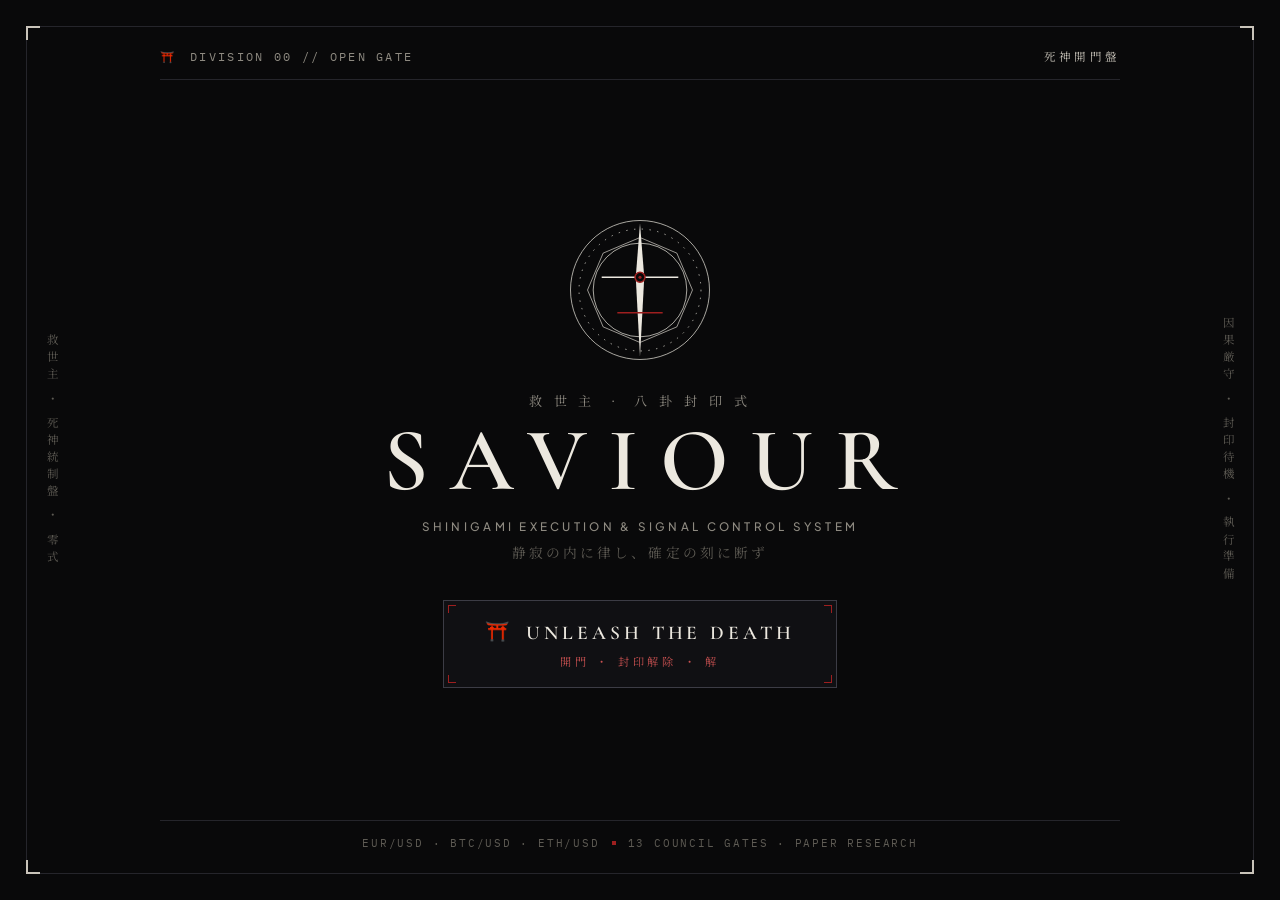
==== commit 1055ddcd: "feat(web): add 6 per-page Shinigami transitions, Open Gate emoji, and cloud credential sync Co-autho" ====
--- a/docs/index.html
+++ b/docs/index.html
@@ -32,8 +32,8 @@
 <main class="gate-stage" id="gate-main">
   <!-- Top Seal Register -->
   <header class="gate-register">
-    <span class="mono gate-code">DIVISION 00 // SEALED STATE</span>
-    <span class="gate-jp-tag" lang="ja">死神統制盤</span>
+    <span class="mono gate-code"><span class="gate-emoji" aria-hidden="true">&#x26E9;&#xFE0F;</span> DIVISION 00 // OPEN GATE</span>
+    <span class="gate-jp-tag" lang="ja">死神開門盤</span>
   </header>
 
   <!-- Central Emblem, Titles & Trigger -->
@@ -71,8 +71,8 @@
         <span class="unleash-corner uc-bl" aria-hidden="true"></span>
         <span class="unleash-corner uc-br" aria-hidden="true"></span>
         <span class="unleash-sheen" aria-hidden="true"></span>
-        <span class="unleash-label">Unleash the Death</span>
-        <span class="unleash-jp" lang="ja">封印解除 ・ 解</span>
+        <span class="unleash-label"><span class="gate-emoji" aria-hidden="true">&#x26E9;&#xFE0F;</span> Unleash the Death</span>
+        <span class="unleash-jp" lang="ja">開門 ・ 封印解除 ・ 解</span>
       </a>
     </div>
   </section>
--- a/docs/assets/style.css
+++ b/docs/assets/style.css
@@ -728,6 +728,32 @@
   font-size: 0.66rem;
   letter-spacing: 0.2em;
   color: var(--bone-3);
+  display: flex;
+  align-items: center;
+  flex-wrap: wrap;
+  gap: 0.55rem;
+}
+
+.motion-sig {
+  display: inline-block;
+  padding: 0.08rem 0.42rem;
+  border: 1px solid var(--line-hi);
+  color: var(--bone-2);
+  font-size: 0.6rem;
+  letter-spacing: 0.14em;
+  background: var(--ink-3);
+}
+
+.gate-emoji {
+  display: inline-block;
+  font-style: normal;
+  margin-right: 0.28rem;
+  transform: translateY(-0.03em);
+}
+
+.open-gate-top-btn {
+  display: inline-flex;
+  align-items: center;
 }
 
 .topbar-title {
@@ -757,6 +783,182 @@
   display: none;
 }
 
+/* ==========================================================================
+   PER-PAGE SHINIGAMI & FUINJUTSU TRANSITION STAGE
+   6 distinct animations:
+     01 Signals     -> Zanpakuto Horizontal Blade Cleave (一閃)
+     02 Telegram    -> Makimono Vertical Scroll Unfurl (巻物)
+     03 Health      -> Kaido Diagnostic Laser Scan (検診)
+     04 Strategies  -> Gotei Alternating Tactical Flank (陣形)
+     05 Credentials -> Octagonal Vault Iris Unseal (解錠)
+     06 Risk        -> Weighted Monolith Pillar Descent (鉄則)
+   ========================================================================== */
+
+.workspace {
+  position: relative;
+  overflow-x: clip;
+}
+
+.page-fx {
+  position: fixed;
+  top: 64px;
+  left: var(--rail-w);
+  right: 0;
+  bottom: 0;
+  pointer-events: none;
+  z-index: 18;
+  overflow: hidden;
+  opacity: 0;
+}
+
+.page-fx.is-playing {
+  opacity: 1;
+}
+
+.page-fx-primary,
+.page-fx-secondary {
+  position: absolute;
+  opacity: 0;
+}
+
+.page-fx-stamp {
+  position: absolute;
+  top: 40%;
+  left: 50%;
+  transform: translate(-50%, -50%) scale(0.8);
+  font-family: var(--font-jp);
+  font-size: clamp(3.6rem, 9vw, 6.4rem);
+  font-weight: 700;
+  letter-spacing: 0.2em;
+  color: rgba(242, 239, 233, 0.07);
+  border: 1px solid rgba(158, 31, 31, 0.32);
+  padding: 0.35rem 1.1rem;
+  opacity: 0;
+}
+
+/* FX 01: Signals — Horizontal Blade Slash */
+.page-fx.fx-signals .page-fx-primary {
+  left: 0;
+  right: 0;
+  top: 38%;
+  height: 2px;
+  background: var(--bone);
+  transform-origin: left center;
+  animation: fxBladeSlash 0.38s var(--ease-snap) forwards;
+}
+.page-fx.fx-signals .page-fx-stamp {
+  animation: fxStampBrief 0.38s var(--ease-out) forwards;
+}
+
+/* FX 02: Telegram — Cinnabar Scroll Roller Drop */
+.page-fx.fx-telegram .page-fx-primary {
+  left: 5%;
+  right: 5%;
+  top: 0;
+  height: 2px;
+  background: var(--seal-hi);
+  animation: fxScrollDrop 0.42s var(--ease-out) forwards;
+}
+.page-fx.fx-telegram .page-fx-stamp {
+  animation: fxStampBrief 0.40s var(--ease-out) forwards;
+}
+
+/* FX 03: Health — Diagnostic Scanline Sweep */
+.page-fx.fx-health .page-fx-primary {
+  left: 0;
+  right: 0;
+  top: 0;
+  height: 2px;
+  background: var(--moss-text);
+  box-shadow: 0 0 18px rgba(143, 184, 154, 0.45);
+  animation: fxScanSweep 0.42s linear forwards;
+}
+.page-fx.fx-health .page-fx-stamp {
+  border-color: rgba(143, 184, 154, 0.32);
+  animation: fxStampBrief 0.40s var(--ease-out) forwards;
+}
+
+/* FX 04: Strategies — Twin Opposing Tactical Bars */
+.page-fx.fx-strategies .page-fx-primary {
+  left: 0;
+  right: 0;
+  top: 28%;
+  height: 1px;
+  background: var(--bone-2);
+  transform-origin: left center;
+  animation: fxBladeSlash 0.38s var(--ease-snap) forwards;
+}
+.page-fx.fx-strategies .page-fx-secondary {
+  left: 0;
+  right: 0;
+  top: 66%;
+  height: 1px;
+  background: var(--seal-hi);
+  transform-origin: right center;
+  animation: fxBladeSlash 0.38s var(--ease-snap) forwards;
+}
+.page-fx.fx-strategies .page-fx-stamp {
+  animation: fxStampBrief 0.38s var(--ease-out) forwards;
+}
+
+/* FX 05: Credentials — Vault Seal Stamp Unseal */
+.page-fx.fx-credentials .page-fx-stamp {
+  color: rgba(196, 43, 43, 0.24);
+  border: 2px solid rgba(196, 43, 43, 0.55);
+  animation: fxVaultSeal 0.44s var(--ease-snap) forwards;
+}
+
+/* FX 06: Risk & Charter — Vertical Pillar Strike */
+.page-fx.fx-risk .page-fx-primary {
+  top: 0;
+  bottom: 0;
+  left: 50%;
+  width: 2px;
+  background: var(--brass);
+  transform-origin: top center;
+  animation: fxPillarStrike 0.40s var(--ease-out) forwards;
+}
+.page-fx.fx-risk .page-fx-stamp {
+  border-color: rgba(181, 148, 91, 0.38);
+  animation: fxStampBrief 0.40s var(--ease-out) forwards;
+}
+
+@keyframes fxBladeSlash {
+  0%   { opacity: 0.95; transform: scaleX(0); }
+  55%  { opacity: 0.95; transform: scaleX(1); }
+  100% { opacity: 0; transform: scaleX(1); }
+}
+
+@keyframes fxScrollDrop {
+  0%   { opacity: 0.9; transform: translateY(0); }
+  75%  { opacity: 0.7; transform: translateY(56vh); }
+  100% { opacity: 0; transform: translateY(72vh); }
+}
+
+@keyframes fxScanSweep {
+  0%   { opacity: 0.95; transform: translateY(0); }
+  80%  { opacity: 0.85; transform: translateY(68vh); }
+  100% { opacity: 0; transform: translateY(84vh); }
+}
+
+@keyframes fxVaultSeal {
+  0%   { opacity: 0; transform: translate(-50%, -50%) scale(0.55) rotate(-8deg); }
+  45%  { opacity: 1; transform: translate(-50%, -50%) scale(1.02) rotate(0deg); }
+  100% { opacity: 0; transform: translate(-50%, -50%) scale(1.32) rotate(4deg); }
+}
+
+@keyframes fxPillarStrike {
+  0%   { opacity: 0.9; transform: scaleY(0); }
+  60%  { opacity: 0.8; transform: scaleY(1); }
+  100% { opacity: 0; transform: scaleY(1); }
+}
+
+@keyframes fxStampBrief {
+  0%   { opacity: 0; transform: translate(-50%, -50%) scale(0.88); }
+  38%  { opacity: 1; transform: translate(-50%, -50%) scale(1); }
+  100% { opacity: 0; transform: translate(-50%, -50%) scale(1.06); }
+}
+
 /* Isolated Pages */
 .page {
   display: none;
@@ -768,12 +970,142 @@
   display: flex;
   flex-direction: column;
   gap: 1.25rem;
-  animation: pageFade 0.22s var(--ease-out);
-}
-
-@keyframes pageFade {
-  from { opacity: 0; transform: translateY(4px); }
-  to   { opacity: 1; transform: translateY(0); }
+}
+
+/* 01 SIGNALS: Horizontal Blade Slit Reveal */
+#page-signals.is-active {
+  animation: pageSignalsCleave 0.40s var(--ease-out) both;
+}
+#page-signals.is-active > .panel,
+#page-signals.is-active > .grid-2 {
+  animation: panelSnapForward 0.42s var(--ease-out) both;
+}
+#page-signals.is-active > *:nth-child(2) { animation-delay: 0.05s; }
+#page-signals.is-active > *:nth-child(3) { animation-delay: 0.10s; }
+
+/* 02 TELEGRAM: Makimono Vertical Scroll Unfurl */
+#page-telegram.is-active {
+  transform-origin: top center;
+  animation: pageTelegramUnfurl 0.44s var(--ease-out) both;
+}
+#page-telegram.is-active .panel {
+  animation: panelUnfurlChild 0.40s var(--ease-out) both;
+}
+#page-telegram.is-active > *:nth-child(2) .panel { animation-delay: 0.08s; }
+
+/* 03 HEALTH: Diagnostic Scan Lock + Staggered Stat Cards */
+#page-health.is-active {
+  animation: pageHealthDiag 0.36s var(--ease-out) both;
+}
+#page-health.is-active .stat-card {
+  animation: statDiagnosticPop 0.38s var(--ease-out) both;
+}
+#page-health.is-active .stat-card:nth-child(1) { animation-delay: 0.03s; }
+#page-health.is-active .stat-card:nth-child(2) { animation-delay: 0.08s; }
+#page-health.is-active .stat-card:nth-child(3) { animation-delay: 0.13s; }
+#page-health.is-active .stat-card:nth-child(4) { animation-delay: 0.18s; }
+#page-health.is-active .panel {
+  animation: panelBorderPulse 0.48s var(--ease-out) both;
+}
+
+/* 04 STRATEGIES: Alternating Tactical Flank Formation */
+#page-strategies.is-active > *:nth-child(odd) {
+  animation: flankFromLeft 0.42s var(--ease-out) both;
+}
+#page-strategies.is-active > *:nth-child(even) {
+  animation: flankFromRight 0.42s 0.06s var(--ease-out) both;
+}
+#page-strategies.is-active > *:nth-child(3) {
+  animation-delay: 0.11s;
+}
+
+/* 05 CREDENTIALS: Circular Iris Vault Unseal */
+#page-credentials.is-active {
+  animation: pageCredentialsIris 0.46s var(--ease-snap) both;
+}
+#page-credentials.is-active .stat-card {
+  animation: vaultCardLock 0.42s 0.08s var(--ease-out) both;
+}
+#page-credentials.is-active .stat-card:nth-child(2) { animation-delay: 0.13s; }
+#page-credentials.is-active .stat-card:nth-child(3) { animation-delay: 0.18s; }
+
+/* 06 RISK & CHARTER: Weighted Stone Monolith Descent */
+#page-risk.is-active {
+  animation: pageRiskMonolith 0.42s var(--ease-out) both;
+}
+#page-risk.is-active .charter-item {
+  animation: stoneSettle 0.38s var(--ease-out) both;
+}
+#page-risk.is-active .charter-item:nth-child(1) { animation-delay: 0.04s; }
+#page-risk.is-active .charter-item:nth-child(2) { animation-delay: 0.08s; }
+#page-risk.is-active .charter-item:nth-child(3) { animation-delay: 0.12s; }
+#page-risk.is-active .charter-item:nth-child(4) { animation-delay: 0.16s; }
+#page-risk.is-active .charter-item:nth-child(5) { animation-delay: 0.20s; }
+#page-risk.is-active .charter-item:nth-child(6) { animation-delay: 0.24s; }
+
+@keyframes pageSignalsCleave {
+  0%   { opacity: 0.25; clip-path: inset(46% 0 46% 0); transform: scale(0.99); }
+  100% { opacity: 1; clip-path: inset(0 0 0 0); transform: scale(1); }
+}
+
+@keyframes panelSnapForward {
+  0%   { opacity: 0; transform: translateX(-14px) scale(0.99); }
+  100% { opacity: 1; transform: translateX(0) scale(1); }
+}
+
+@keyframes pageTelegramUnfurl {
+  0%   { opacity: 0.2; clip-path: inset(0 0 96% 0); transform: translateY(-10px); }
+  100% { opacity: 1; clip-path: inset(0 0 0 0); transform: translateY(0); }
+}
+
+@keyframes panelUnfurlChild {
+  0%   { opacity: 0; transform: translateY(-12px); }
+  100% { opacity: 1; transform: translateY(0); }
+}
+
+@keyframes pageHealthDiag {
+  0%   { opacity: 0; transform: scale(0.985); }
+  100% { opacity: 1; transform: scale(1); }
+}
+
+@keyframes statDiagnosticPop {
+  0%   { opacity: 0; transform: translateY(12px) scale(0.96); border-color: var(--moss-text); }
+  100% { opacity: 1; transform: translateY(0) scale(1); border-color: var(--line); }
+}
+
+@keyframes panelBorderPulse {
+  0%   { opacity: 0.35; border-color: rgba(143, 184, 154, 0.55); }
+  100% { opacity: 1; border-color: var(--line); }
+}
+
+@keyframes flankFromLeft {
+  0%   { opacity: 0; transform: translateX(-32px); }
+  100% { opacity: 1; transform: translateX(0); }
+}
+
+@keyframes flankFromRight {
+  0%   { opacity: 0; transform: translateX(32px); }
+  100% { opacity: 1; transform: translateX(0); }
+}
+
+@keyframes pageCredentialsIris {
+  0%   { opacity: 0.3; clip-path: circle(0% at 50% 32%); }
+  100% { opacity: 1; clip-path: circle(145% at 50% 32%); }
+}
+
+@keyframes vaultCardLock {
+  0%   { opacity: 0; transform: translateY(10px) scale(0.97); border-color: var(--seal-hi); }
+  100% { opacity: 1; transform: translateY(0) scale(1); border-color: var(--line); }
+}
+
+@keyframes pageRiskMonolith {
+  0%   { opacity: 0; transform: translateY(-24px) scale(1.012); }
+  100% { opacity: 1; transform: translateY(0) scale(1); }
+}
+
+@keyframes stoneSettle {
+  0%   { opacity: 0; transform: translateY(-14px); border-color: var(--brass); }
+  100% { opacity: 1; transform: translateY(0); border-color: var(--line); }
 }
 
 /* Panels & Cards */
@@ -1428,6 +1760,10 @@
   .workspace {
     margin-left: 0;
     padding-bottom: calc(var(--mobile-tab) + env(safe-area-inset-bottom, 0px) + 1.5rem);
+  }
+
+  .page-fx {
+    left: 0;
   }
 
   .mobile-crest-link,
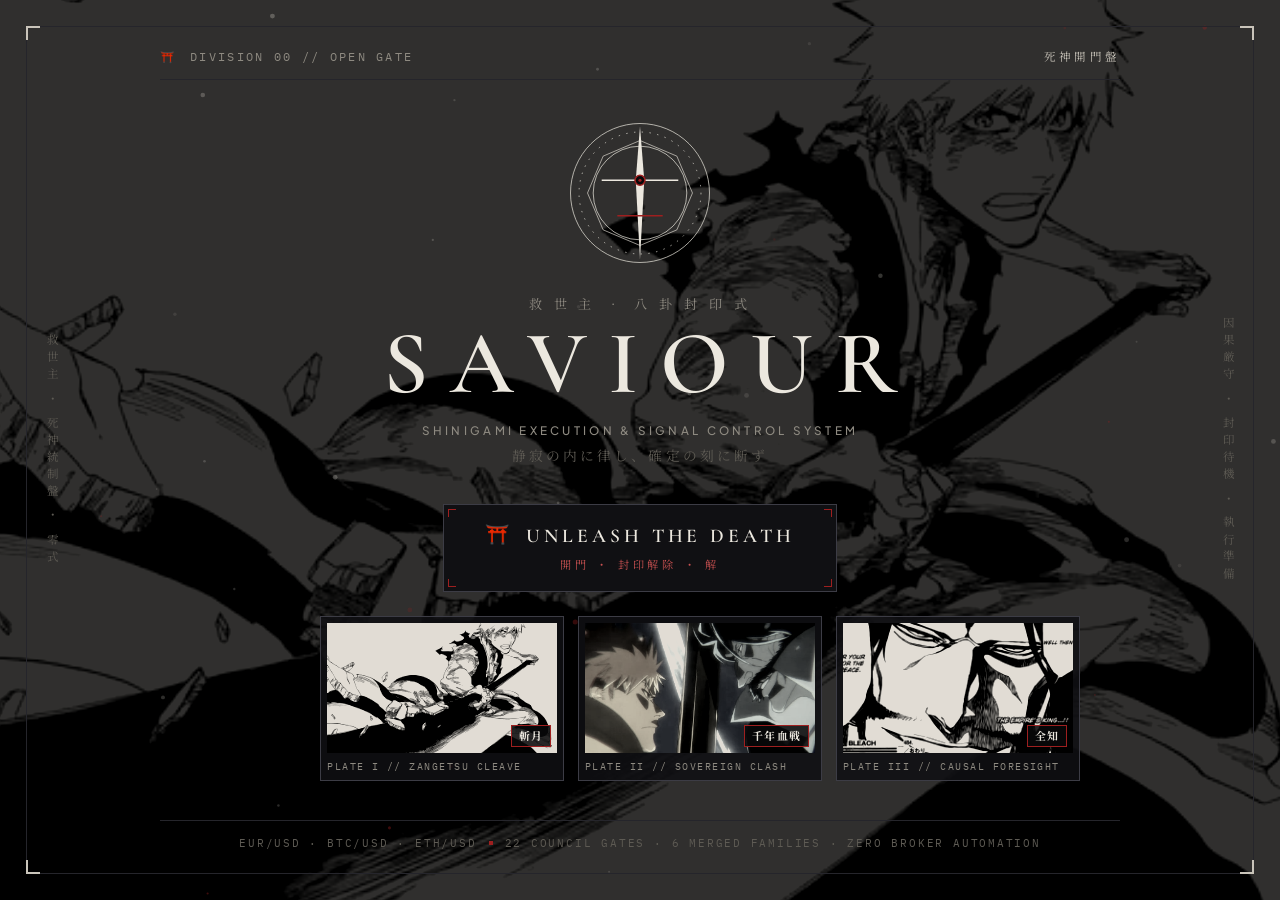
==== commit d1c9df6c: "Merge strategic families, human-like cognitive learning, auto-backtests, Bleach manga UI, and fix ne" ====
--- a/docs/index.html
+++ b/docs/index.html
@@ -18,6 +18,14 @@
 <link rel="stylesheet" href="assets/style.css">
 </head>
 <body class="gate-body">
+
+<!-- Ambient Reiatsu Spiritual-Pressure Particle Canvas -->
+<canvas class="reiatsu-canvas" id="reiatsu-canvas" aria-hidden="true"></canvas>
+
+<!-- Subtle Archival Bleach Manga Backdrop Layer -->
+<div class="gate-manga-backdrop" aria-hidden="true">
+  <img src="assets/manga/zangetsu-cleave.jpg" alt="" class="gate-manga-bg-img" loading="eager">
+</div>
 
 <!-- Architectural Outer Seal Frame -->
 <div class="gate-frame" aria-hidden="true">
@@ -75,18 +83,46 @@
         <span class="unleash-jp" lang="ja">開門 ・ 封印解除 ・ 解</span>
       </a>
     </div>
+
+    <!-- Archival Shinigami Manga Chronicle Plates -->
+    <div class="gate-manga-triptych" aria-label="Shinigami Chronicle Plates">
+      <figure class="manga-plate-card">
+        <div class="manga-plate-media">
+          <img src="assets/manga/zangetsu-cleave.jpg" alt="Tensa Zangetsu Sumi Cleave Plate" loading="eager">
+          <span class="manga-plate-stamp" lang="ja">斬月</span>
+        </div>
+        <figcaption class="mono">PLATE I // ZANGETSU CLEAVE</figcaption>
+      </figure>
+      <figure class="manga-plate-card">
+        <div class="manga-plate-media">
+          <img src="assets/manga/ichigo-yhwach-tybw.jpg" alt="Thousand-Year Blood War Clash Plate" loading="eager">
+          <span class="manga-plate-stamp" lang="ja">千年血戦</span>
+        </div>
+        <figcaption class="mono">PLATE II // SOVEREIGN CLASH</figcaption>
+      </figure>
+      <figure class="manga-plate-card">
+        <div class="manga-plate-media">
+          <img src="assets/manga/yhwach-sovereign.jpg" alt="Almighty Horizon Foresight Plate" loading="eager">
+          <span class="manga-plate-stamp" lang="ja">全知</span>
+        </div>
+        <figcaption class="mono">PLATE III // CAUSAL FORESIGHT</figcaption>
+      </figure>
+    </div>
   </section>
 
   <!-- Minimal Footnote Strip -->
   <footer class="gate-foot">
     <span class="mono" id="gate-markets">EUR/USD &middot; BTC/USD &middot; ETH/USD</span>
     <span class="gate-dot" aria-hidden="true"></span>
-    <span class="mono" id="gate-engine-state">13 COUNCIL GATES &middot; PAPER RESEARCH</span>
+    <span class="mono" id="gate-engine-state">22 COUNCIL GATES &middot; 6 MERGED FAMILIES &middot; ZERO BROKER AUTOMATION</span>
   </footer>
 </main>
 
-<!-- Naruto Fuinjutsu (Eight Trigrams Sealing Array Release) Transition Overlay -->
+<!-- Naruto Fuinjutsu (Eight Trigrams Sealing Array + Bleach Bankai Impact) Transition Overlay -->
 <div class="fuinjutsu-overlay" id="fuinjutsu-overlay" aria-hidden="true">
+  <div class="fuin-manga-cutin">
+    <img src="assets/manga/bankai-clash.jpg" alt="">
+  </div>
   <div class="fuin-flash"></div>
   <div class="fuin-blade-line"></div>
 
--- a/docs/assets/style.css
+++ b/docs/assets/style.css
@@ -1836,6 +1836,555 @@
   }
 }
 
+/* Telegram Output Format Studio */
+.btn-row {
+  display: flex;
+  align-items: center;
+  flex-wrap: wrap;
+  gap: 0.5rem;
+}
+
+.fmt-editor-box {
+  display: flex;
+  flex-direction: column;
+  gap: 0.45rem;
+}
+
+.fmt-editor-head {
+  display: flex;
+  align-items: baseline;
+  justify-content: space-between;
+  gap: 0.5rem;
+}
+
+.fmt-hint {
+  font-size: 0.68rem;
+}
+
+.token-bar {
+  display: flex;
+  flex-wrap: wrap;
+  gap: 0.32rem;
+}
+
+.token-chip {
+  appearance: none;
+  background: var(--ink-3);
+  border: 1px solid var(--line-hi);
+  color: var(--bone-2);
+  font-family: var(--font-mono);
+  font-size: 0.68rem;
+  padding: 0.16rem 0.45rem;
+  border-radius: 2px;
+  cursor: pointer;
+  transition: border-color 140ms ease, color 140ms ease, background 140ms ease;
+}
+
+.token-chip:hover,
+.token-chip:focus-visible {
+  border-color: var(--seal);
+  color: var(--bone);
+  background: rgba(168, 28, 36, 0.14);
+  outline: none;
+}
+
+.fmt-textarea {
+  min-height: 7.4rem;
+  line-height: 1.5;
+  resize: vertical;
+}
+
+.preview-pane {
+  display: flex;
+  flex-direction: column;
+  gap: 0.4rem;
+}
+
+.preview-box {
+  min-height: 7.8rem;
+  margin: 0;
+  white-space: pre-wrap;
+}
+
+/* ==========================================================================
+   8. BLEACH MANGA / ANIME PLATES, KINETIC REIATSU & FAMILY FUSION UI
+   ========================================================================== */
+
+.reiatsu-canvas {
+  position: fixed;
+  inset: 0;
+  width: 100%;
+  height: 100%;
+  pointer-events: none;
+  z-index: 1;
+  opacity: 0.72;
+}
+
+.gate-stage,
+.app-shell {
+  position: relative;
+  z-index: 3;
+}
+
+/* Subtle sumi-ink manga backdrop behind the Open Gate */
+.gate-manga-backdrop {
+  position: fixed;
+  inset: 0;
+  pointer-events: none;
+  z-index: 0;
+  overflow: hidden;
+}
+
+.gate-manga-bg-img {
+  width: 100%;
+  height: 100%;
+  object-fit: cover;
+  filter: grayscale(100%) contrast(1.42) brightness(0.18) sepia(12%);
+  transform: scale(1.06);
+  animation: slowMangaBreath 18s ease-in-out infinite alternate;
+}
+
+@keyframes slowMangaBreath {
+  0%   { transform: scale(1.04) translate3d(0, 0, 0); opacity: 0.55; }
+  100% { transform: scale(1.10) translate3d(-1.2%, -0.8%, 0); opacity: 0.78; }
+}
+
+/* Archival 3-Plate Manga Strip on index.html */
+.gate-manga-triptych {
+  display: grid;
+  grid-template-columns: repeat(3, minmax(0, 1fr));
+  gap: 0.85rem;
+  width: min(760px, 92vw);
+  margin: 1.55rem auto 0.25rem;
+}
+
+.manga-plate-card {
+  margin: 0;
+  background: rgba(16, 16, 19, 0.86);
+  border: 1px solid var(--line-hi);
+  padding: 0.38rem;
+  position: relative;
+  overflow: hidden;
+  transition: transform 0.35s var(--ease-out), border-color 0.28s ease, box-shadow 0.35s ease;
+}
+
+.manga-plate-card:hover {
+  transform: translateY(-4px);
+  border-color: var(--seal);
+  box-shadow: 0 12px 28px rgba(0, 0, 0, 0.65), 0 0 0 1px rgba(158, 31, 31, 0.35);
+}
+
+.manga-plate-media {
+  position: relative;
+  aspect-ratio: 16 / 9;
+  overflow: hidden;
+  background: var(--ink);
+}
+
+.manga-plate-media img {
+  width: 100%;
+  height: 100%;
+  object-fit: cover;
+  display: block;
+  filter: grayscale(92%) contrast(1.32) brightness(0.84) sepia(14%);
+  transition: transform 0.55s var(--ease-out), filter 0.4s ease;
+}
+
+.manga-plate-card:hover .manga-plate-media img {
+  transform: scale(1.08);
+  filter: grayscale(48%) contrast(1.26) brightness(0.96) sepia(10%);
+}
+
+.manga-plate-stamp {
+  position: absolute;
+  right: 6px;
+  bottom: 6px;
+  padding: 0.1rem 0.42rem;
+  font-family: var(--font-jp);
+  font-size: 0.68rem;
+  font-weight: 700;
+  color: var(--bone);
+  background: rgba(9, 9, 10, 0.86);
+  border: 1px solid var(--seal);
+  letter-spacing: 0.12em;
+}
+
+.manga-plate-card figcaption {
+  margin-top: 0.36rem;
+  font-size: 0.62rem;
+  letter-spacing: 0.15em;
+  color: var(--bone-3);
+  text-align: left;
+}
+
+/* Bankai Manga Cut-In during Unleash the Death sequence */
+.fuin-manga-cutin {
+  position: absolute;
+  inset: 0;
+  opacity: 0;
+  pointer-events: none;
+  overflow: hidden;
+}
+
+.fuin-manga-cutin img {
+  width: 100%;
+  height: 100%;
+  object-fit: cover;
+  filter: grayscale(100%) contrast(1.65) brightness(0.35);
+  transform: scale(1.16);
+}
+
+.gate-body.is-unleashing .fuin-manga-cutin {
+  animation: bankaiMangaCutIn 1.42s var(--ease-out) forwards;
+}
+
+@keyframes bankaiMangaCutIn {
+  0%   { opacity: 0; clip-path: polygon(0 48%, 100% 42%, 100% 52%, 0 58%); }
+  24%  { opacity: 0.85; clip-path: polygon(0 18%, 100% 8%, 100% 92%, 0 82%); }
+  68%  { opacity: 0.42; clip-path: polygon(0 0, 100% 0, 100% 100%, 0 100%); }
+  100% { opacity: 0; }
+}
+
+/* Interactive Katana Cleave Ripple */
+.katana-slash-fx {
+  position: fixed;
+  width: 190px;
+  height: 2px;
+  background: linear-gradient(90deg, transparent 0%, var(--bone) 45%, var(--seal) 78%, transparent 100%);
+  pointer-events: none;
+  z-index: 9999;
+  transform-origin: center center;
+  animation: katanaSlashStrike 0.48s var(--ease-out) forwards;
+}
+
+@keyframes katanaSlashStrike {
+  0%   { opacity: 0.98; transform: translate(-50%, -50%) rotate(var(--slash-angle, -28deg)) scaleX(0.12); }
+  55%  { opacity: 0.92; transform: translate(-50%, -50%) rotate(var(--slash-angle, -28deg)) scaleX(1.15); }
+  100% { opacity: 0; transform: translate(-50%, -50%) rotate(var(--slash-angle, -28deg)) scaleX(1.42); }
+}
+
+/* Console Rail Manga Emblem & Cognitive Tag */
+.rail-cog-tag {
+  margin-top: 0.25rem;
+  font-size: 0.64rem;
+  letter-spacing: 0.14em;
+  color: #dfc08f;
+}
+
+.rail-manga-emblem {
+  margin: 0 1rem 0.9rem;
+  border: 1px solid var(--line);
+  background: var(--ink-2);
+  overflow: hidden;
+  position: relative;
+}
+
+.rail-manga-img {
+  width: 100%;
+  height: 82px;
+  object-fit: cover;
+  display: block;
+  filter: grayscale(95%) contrast(1.35) brightness(0.76) sepia(12%);
+  transition: filter 0.35s ease, transform 0.45s var(--ease-out);
+}
+
+.rail-manga-emblem:hover .rail-manga-img {
+  filter: grayscale(55%) contrast(1.25) brightness(0.92);
+  transform: scale(1.05);
+}
+
+.rail-manga-caption {
+  display: block;
+  padding: 0.26rem 0.5rem;
+  font-size: 0.6rem;
+  letter-spacing: 0.14em;
+  color: var(--bone-3);
+  border-top: 1px solid var(--line);
+}
+
+/* Dynamic Division Manga Banner at top of Workspace */
+.division-manga-banner {
+  position: relative;
+  margin-bottom: 1.15rem;
+  border: 1px solid var(--line-hi);
+  background: var(--ink-2);
+  overflow: hidden;
+  min-height: 108px;
+  display: flex;
+  align-items: flex-end;
+}
+
+.division-manga-art {
+  position: absolute;
+  inset: 0;
+  pointer-events: none;
+}
+
+.division-manga-art img {
+  width: 100%;
+  height: 100%;
+  object-fit: cover;
+  object-position: center 28%;
+  filter: grayscale(92%) contrast(1.38) brightness(0.45) sepia(14%);
+  transition: transform 0.7s var(--ease-out), opacity 0.35s ease;
+}
+
+.division-manga-banner.is-swapping .division-manga-art img {
+  transform: scale(1.06);
+}
+
+.division-manga-scrim {
+  position: absolute;
+  inset: 0;
+  background: linear-gradient(90deg, rgba(9, 9, 10, 0.93) 0%, rgba(9, 9, 10, 0.68) 56%, rgba(9, 9, 10, 0.88) 100%);
+}
+
+.division-manga-meta {
+  position: relative;
+  z-index: 2;
+  width: 100%;
+  padding: 0.85rem 1.2rem;
+  display: flex;
+  align-items: center;
+  justify-content: space-between;
+  gap: 1rem;
+  flex-wrap: wrap;
+}
+
+.division-manga-plate {
+  display: inline-block;
+  font-size: 0.65rem;
+  letter-spacing: 0.18em;
+  color: #e39898;
+  margin-bottom: 0.2rem;
+}
+
+.division-manga-quote {
+  margin: 0;
+  font-family: var(--font-serif);
+  font-size: 1.04rem;
+  color: var(--bone);
+  letter-spacing: 0.02em;
+}
+
+/* Getsuga Sweep Animation on Signal Generation */
+.signal-cards-grid.is-cleaving {
+  position: relative;
+}
+
+.signal-cards-grid.is-cleaving::after {
+  content: "";
+  position: absolute;
+  inset: 0;
+  pointer-events: none;
+  background: linear-gradient(105deg, transparent 20%, rgba(236, 232, 223, 0.12) 48%, rgba(158, 31, 31, 0.24) 52%, transparent 78%);
+  animation: getsugaGridSweep 0.62s var(--ease-out) forwards;
+}
+
+@keyframes getsugaGridSweep {
+  0%   { transform: translateX(-100%); opacity: 1; }
+  100% { transform: translateX(100%); opacity: 0; }
+}
+
+/* 6-Family Convergence Strip inside Signal Cards */
+.sig-family-box {
+  margin: 0.65rem 0;
+  padding: 0.55rem 0.7rem;
+  background: var(--ink-2);
+  border: 1px solid var(--line);
+  border-left: 2px solid var(--ochre);
+}
+
+.sig-family-head {
+  display: flex;
+  justify-content: space-between;
+  align-items: center;
+  font-size: 0.68rem;
+  letter-spacing: 0.1em;
+  color: var(--bone-2);
+  margin-bottom: 0.3rem;
+}
+
+.sig-family-chips {
+  display: flex;
+  flex-wrap: wrap;
+  gap: 0.28rem;
+}
+
+.fam-chip {
+  font-family: var(--font-mono);
+  font-size: 0.62rem;
+  padding: 0.1rem 0.4rem;
+  border: 1px solid var(--line-hi);
+  background: var(--ink-3);
+  color: var(--bone-2);
+}
+
+.fam-chip.is-sup {
+  border-color: var(--moss);
+  color: #a9d5bc;
+}
+
+.fam-chip.is-opp {
+  border-color: var(--seal);
+  color: #e39898;
+}
+
+.fam-chip.is-syn {
+  border-color: var(--ochre);
+  color: #dfc08f;
+}
+
+/* Strategy Lab: 6-Family Matrix & Synergy Strip */
+.family-matrix-grid {
+  display: grid;
+  grid-template-columns: repeat(auto-fit, minmax(220px, 1fr));
+  gap: 0.75rem;
+}
+
+.family-card {
+  background: var(--ink-2);
+  border: 1px solid var(--line);
+  padding: 0.8rem 0.9rem;
+  display: flex;
+  flex-direction: column;
+  gap: 0.42rem;
+}
+
+.family-card-top {
+  display: flex;
+  justify-content: space-between;
+  align-items: baseline;
+  gap: 0.5rem;
+}
+
+.family-name {
+  font-size: 0.74rem;
+  font-weight: 600;
+  letter-spacing: 0.1em;
+  color: var(--bone);
+}
+
+.family-weight {
+  font-size: 0.82rem;
+  color: #dfc08f;
+}
+
+.family-bar-track {
+  height: 5px;
+  background: var(--ink-4);
+  overflow: hidden;
+}
+
+.family-bar-fill {
+  height: 100%;
+  background: linear-gradient(90deg, var(--ochre), var(--seal));
+  transition: width 0.45s var(--ease-out);
+}
+
+.synergy-strip {
+  display: flex;
+  flex-wrap: wrap;
+  gap: 0.4rem;
+  padding-top: 0.35rem;
+}
+
+/* Learning Journal List */
+.learning-journal-list {
+  display: flex;
+  flex-direction: column;
+  gap: 0.55rem;
+  max-height: 340px;
+  overflow-y: auto;
+}
+
+.journal-entry {
+  background: var(--ink-2);
+  border: 1px solid var(--line);
+  border-left: 2px solid var(--line-hi);
+  padding: 0.65rem 0.85rem;
+}
+
+.journal-entry.is-win {
+  border-left-color: var(--moss);
+}
+
+.journal-entry.is-loss {
+  border-left-color: var(--seal);
+}
+
+.journal-entry.is-heal {
+  border-left-color: var(--ochre);
+}
+
+.journal-head {
+  display: flex;
+  justify-content: space-between;
+  gap: 0.6rem;
+  font-size: 0.68rem;
+  color: var(--bone-3);
+  margin-bottom: 0.25rem;
+}
+
+.journal-body {
+  margin: 0;
+  font-size: 0.84rem;
+  color: var(--bone-2);
+  line-height: 1.5;
+}
+
+/* Console Manga Gallery */
+.console-manga-gallery {
+  display: grid;
+  grid-template-columns: repeat(4, minmax(0, 1fr));
+  gap: 0.75rem;
+}
+
+.console-manga-item {
+  margin: 0;
+  border: 1px solid var(--line);
+  background: var(--ink-2);
+  padding: 0.35rem;
+  overflow: hidden;
+  transition: border-color 0.25s ease, transform 0.35s var(--ease-out);
+}
+
+.console-manga-item:hover {
+  border-color: var(--seal);
+  transform: translateY(-3px);
+}
+
+.console-manga-item img {
+  width: 100%;
+  aspect-ratio: 16 / 10;
+  object-fit: cover;
+  display: block;
+  filter: grayscale(92%) contrast(1.34) brightness(0.84) sepia(12%);
+  transition: filter 0.35s ease, transform 0.5s var(--ease-out);
+}
+
+.console-manga-item:hover img {
+  filter: grayscale(42%) contrast(1.24) brightness(0.95);
+  transform: scale(1.06);
+}
+
+.console-manga-item figcaption {
+  margin-top: 0.35rem;
+  font-size: 0.6rem;
+  letter-spacing: 0.14em;
+  color: var(--bone-3);
+}
+
+@media (max-width: 860px) {
+  .gate-manga-triptych {
+    grid-template-columns: 1fr;
+    max-width: 360px;
+  }
+  .console-manga-gallery {
+    grid-template-columns: repeat(2, minmax(0, 1fr));
+  }
+}
+
 @media (prefers-reduced-motion: reduce) {
   *, *::before, *::after {
     animation-duration: 0.01ms !important;
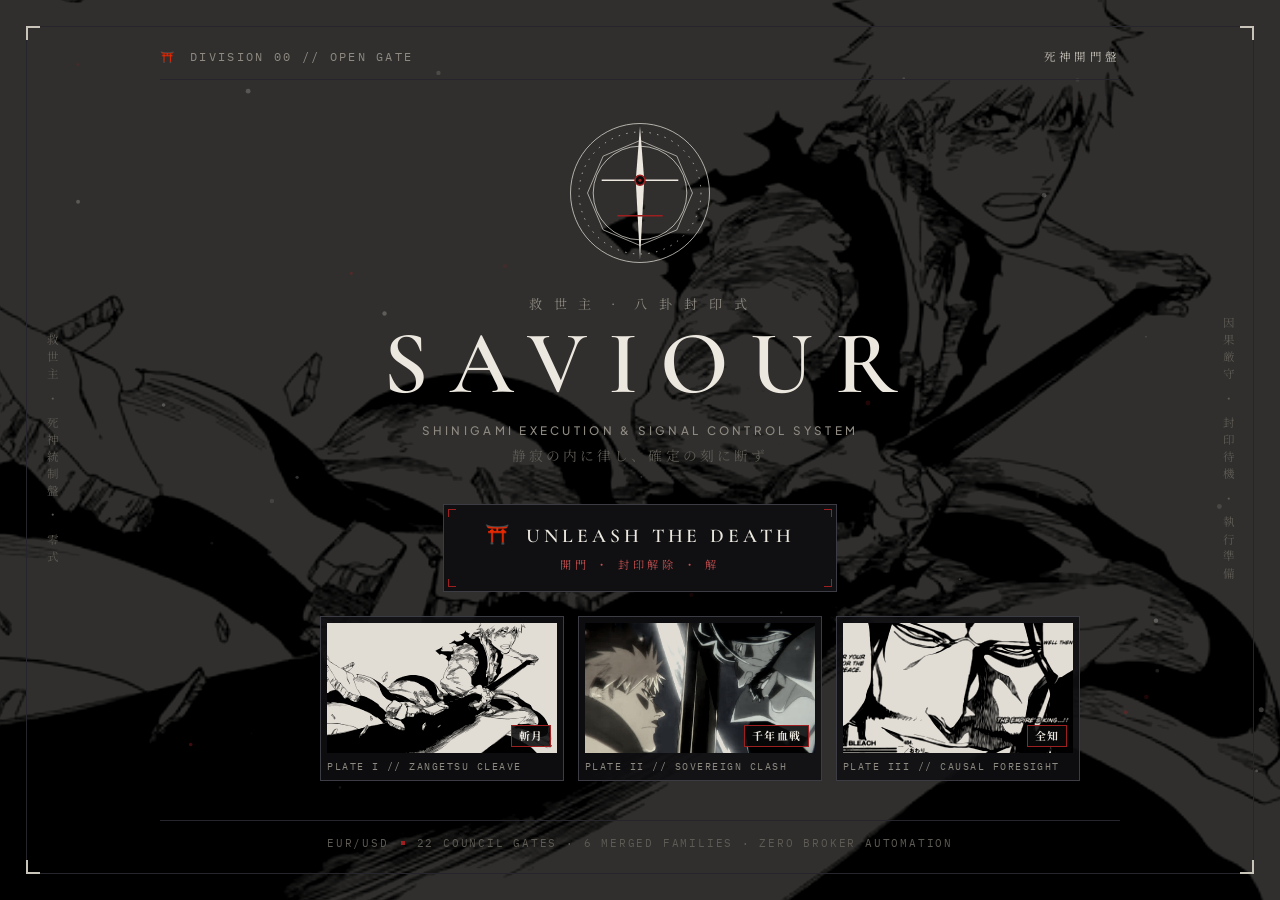
==== commit e6f98ea9: "fix: repair all failing GitHub Actions workflows Root causes and fixes:  1. PAIRS env var crash (fus" ====
--- a/docs/index.html
+++ b/docs/index.html
@@ -112,7 +112,7 @@
 
   <!-- Minimal Footnote Strip -->
   <footer class="gate-foot">
-    <span class="mono" id="gate-markets">EUR/USD &middot; BTC/USD &middot; ETH/USD</span>
+    <span class="mono" id="gate-markets">EUR/USD</span>
     <span class="gate-dot" aria-hidden="true"></span>
     <span class="mono" id="gate-engine-state">22 COUNCIL GATES &middot; 6 MERGED FAMILIES &middot; ZERO BROKER AUTOMATION</span>
   </footer>
--- a/docs/assets/style.css
+++ b/docs/assets/style.css
@@ -1753,37 +1753,66 @@
    ========================================================================== */
 
 @media (max-width: 920px) {
-  .side-rail {
-    display: none;
-  }
-
+  .side-rail { display: none; }
   .workspace {
     margin-left: 0;
-    padding-bottom: calc(var(--mobile-tab) + env(safe-area-inset-bottom, 0px) + 1.5rem);
+    padding: 0.6rem 0.7rem calc(var(--mobile-tab) + env(safe-area-inset-bottom, 0px) + 0.6rem);
+    padding-bottom: calc(var(--mobile-tab) + env(safe-area-inset-bottom, 0px) + 0.6rem);
   }
-
-  .page-fx {
-    left: 0;
+  .page-fx { left: 0; }
+  .mobile-crest-link, .hide-desktop { display: inline-flex; }
+  .grid-2, .grid-3, .market-grid, .wb-grid, .charter-grid { grid-template-columns: 1fr; }
+  .grid-2, .grid-3 { gap: 0.6rem; }
+
+  /* Compact panels */
+  .panel {
+    padding: 0.7rem 0.8rem;
+    border-radius: 6px;
   }
-
-  .mobile-crest-link,
-  .hide-desktop {
-    display: inline-flex;
+  .panel-head {
+    padding-bottom: 0.5rem;
+    margin-bottom: 0.6rem;
+    gap: 0.5rem;
   }
-
-  .grid-2,
-  .grid-3,
-  .market-grid,
-  .wb-grid,
-  .charter-grid {
-    grid-template-columns: 1fr;
+  .panel-title { font-size: 1.05rem; }
+  .panel-desc { font-size: 0.8rem; margin-bottom: 0.6rem; }
+  .eyebrow { font-size: 0.58rem; }
+
+  /* Compact topbar */
+  .topbar {
+    padding: 0.5rem 0.7rem;
+    gap: 0.4rem;
   }
-
+  .topbar-title { font-size: 1rem; }
+  .topbar-kicker { font-size: 0.6rem; }
+  .topbar-right .pill { display: none; }
+  .topbar-right .btn { font-size: 0.7rem; padding: 0.3rem 0.5rem; }
+
+  /* Compact signal controls */
+  .signal-controls { gap: 0.5rem; }
+  .signal-params { flex-wrap: wrap; gap: 0.4rem; }
+  .field { flex: 1 1 45%; }
+  .field-label { font-size: 0.65rem; }
+  .input { font-size: 0.8rem; padding: 0.35rem 0.5rem; }
+  .action-bar { flex-wrap: wrap; gap: 0.4rem; }
+  .btn { font-size: 0.75rem; padding: 0.4rem 0.8rem; }
+  .btn-sm { font-size: 0.65rem; padding: 0.25rem 0.5rem; }
+
+  /* Compact tables */
+  .data-table { font-size: 0.72rem; }
+  .data-table th, .data-table td { padding: 0.35rem 0.4rem; }
+  .table-wrap { overflow-x: auto; -webkit-overflow-scrolling: touch; }
+
+  /* Compact stat cards */
+  .stat-card { padding: 0.6rem 0.7rem; }
+  .stat-label { font-size: 0.55rem; }
+  .stat-val { font-size: 1.1rem; }
+  .stat-sub { font-size: 0.68rem; }
+
+  /* Compact mobile tabbar */
   .mobile-tabbar {
     position: fixed;
-    left: 0;
-    right: 0;
-    bottom: 0;
+    left: 0; right: 0; bottom: 0;
     z-index: 50;
     height: calc(var(--mobile-tab) + env(safe-area-inset-bottom, 0px));
     padding-bottom: env(safe-area-inset-bottom, 0px);
@@ -1791,9 +1820,8 @@
     backdrop-filter: blur(10px);
     border-top: 1px solid var(--line-hi);
     display: grid;
-    grid-template-columns: repeat(6, minmax(0, 1fr));
+    grid-template-columns: repeat(5, minmax(0, 1fr));
   }
-
   .tab-btn {
     background: transparent;
     border: none;
@@ -1802,38 +1830,58 @@
     flex-direction: column;
     align-items: center;
     justify-content: center;
-    gap: 0.22rem;
-    padding: 0.35rem 0.15rem;
+    gap: 0.1rem;
+    padding: 0.25rem 0.1rem;
     font-family: var(--font-sans);
-    font-size: 0.64rem;
+    font-size: 0.58rem;
     font-weight: 500;
     cursor: pointer;
   }
-
-  .tab-btn svg {
-    width: 19px;
-    height: 19px;
-  }
-
+  .tab-btn svg { width: 18px; height: 18px; }
   .tab-btn.is-active {
     color: var(--bone);
     border-top: 2px solid var(--seal);
   }
+
+  /* Compact charter */
+  .charter-item { padding: 0.6rem; }
+  .charter-num { font-size: 0.55rem; }
+
+  /* Compact winstreak */
+  .winstreak-grid { grid-template-columns: 1fr !important; }
+  .winstreak-rules { grid-template-columns: repeat(3, 1fr) !important; }
+  .winstreak-rule-value { font-size: 1rem; }
+  .winstreak-rule-label { font-size: 0.6rem; }
+
+  /* Compact indicators */
+  .indicator-grid { grid-template-columns: repeat(2, 1fr); gap: 0.4rem; }
+  .indicator-card { padding: 0.5rem; }
+  .indicator-name { font-size: 0.7rem; }
+  .indicator-value { font-size: 0.85rem; }
 }
 
 @media (max-width: 520px) {
-  .grid-2-tight {
-    grid-template-columns: 1fr;
-  }
-  .cmd-grid {
-    grid-template-columns: repeat(2, minmax(0, 1fr));
-  }
-  .topbar {
-    padding: 0.75rem 0.9rem;
-  }
-  .topbar-right .pill {
-    display: none;
-  }
+  .grid-2-tight { grid-template-columns: 1fr; }
+  .cmd-grid { grid-template-columns: repeat(2, minmax(0, 1fr)); }
+  .topbar { padding: 0.4rem 0.5rem; }
+  .topbar-title { font-size: 0.9rem; }
+  .topbar-kicker { font-size: 0.55rem; }
+  .panel { padding: 0.55rem 0.6rem; }
+  .panel-title { font-size: 0.95rem; }
+  .panel-desc { font-size: 0.75rem; }
+  .eyebrow { font-size: 0.52rem; }
+  .data-table { font-size: 0.65rem; }
+  .data-table th, .data-table td { padding: 0.25rem 0.3rem; }
+  .field { flex: 1 1 100%; }
+  .seg { font-size: 0.65rem; padding: 0.25rem 0.4rem; }
+  .input { font-size: 0.72rem; padding: 0.3rem 0.4rem; }
+  .btn { font-size: 0.68rem; padding: 0.35rem 0.6rem; }
+  .stat-val { font-size: 0.95rem; }
+  .kv-list .kv { padding: 0.3rem 0; }
+  .kv dt { font-size: 0.65rem; }
+  .kv dd { font-size: 0.75rem; }
+  .winstreak-rules { grid-template-columns: repeat(2, 1fr) !important; }
+  .indicator-grid { grid-template-columns: 1fr; }
 }
 
 /* Telegram Output Format Studio */
@@ -2392,3 +2440,677 @@
     transition-duration: 0.01ms !important;
   }
 }
+
+/* ==========================================================================
+   SAVIOUR — Combiner / Generator / Indicators Pages
+   ========================================================================== */
+
+/* Signal direction colours */
+.bull { color: var(--moss); }
+.bear { color: var(--seal); }
+.neutral { color: var(--bone-3); }
+
+/* ── Combiner Score Board ── */
+.combiner-score-board {
+  padding: 1.5rem;
+}
+.combiner-score-display {
+  display: flex;
+  flex-direction: column;
+  align-items: center;
+  gap: 0.8rem;
+  padding: 2rem;
+  background: var(--ink-2);
+  border: 1px solid var(--line);
+  border-radius: 8px;
+}
+.combiner-score-value {
+  font-family: var(--font-mono);
+  font-size: 3.5rem;
+  font-weight: 700;
+  line-height: 1;
+}
+.combiner-score-display.bull .combiner-score-value { color: var(--moss); }
+.combiner-score-display.bear .combiner-score-value { color: var(--seal); }
+.combiner-score-display.neutral .combiner-score-value { color: var(--bone-3); }
+.combiner-score-tier {
+  font-family: var(--font-serif);
+  font-size: 1.3rem;
+  font-weight: 600;
+  letter-spacing: 0.1em;
+  text-transform: uppercase;
+}
+.combiner-score-tier.bull { color: var(--moss); }
+.combiner-score-tier.bear { color: var(--seal); }
+.combiner-score-tier.neutral { color: var(--bone-3); }
+.combiner-score-bar {
+  width: 100%;
+  height: 8px;
+  background: var(--ink-4);
+  border-radius: 4px;
+  position: relative;
+  overflow: hidden;
+}
+.combiner-score-fill {
+  position: absolute;
+  top: 0;
+  height: 100%;
+  border-radius: 4px;
+  transition: all 0.4s ease;
+}
+.combiner-score-fill.bull { background: var(--moss); }
+.combiner-score-fill.bear { background: var(--seal); }
+.combiner-score-fill.neutral { background: var(--bone-3); }
+.combiner-score-meta {
+  display: flex;
+  gap: 2rem;
+  font-size: 0.8rem;
+  color: var(--bone-3);
+}
+
+/* ── Vote Grid ── */
+.vote-grid {
+  display: grid;
+  grid-template-columns: repeat(auto-fill, minmax(140px, 1fr));
+  gap: 0.6rem;
+  padding: 1.5rem;
+}
+.vote-card {
+  display: flex;
+  flex-direction: column;
+  align-items: center;
+  gap: 0.3rem;
+  padding: 1rem;
+  background: var(--ink-2);
+  border: 1px solid var(--line);
+  border-radius: 6px;
+  border-left: 3px solid var(--bone-4);
+}
+.vote-card.bull { border-left-color: var(--moss); }
+.vote-card.bear { border-left-color: var(--seal); }
+.vote-card.neutral { border-left-color: var(--bone-4); }
+.vote-name {
+  font-size: 0.85rem;
+  font-weight: 600;
+}
+.vote-score {
+  font-size: 1.2rem;
+  font-weight: 700;
+}
+.vote-card.bull .vote-score { color: var(--moss); }
+.vote-card.bear .vote-score { color: var(--seal); }
+.vote-weight {
+  font-size: 0.7rem;
+  color: var(--bone-3);
+}
+
+/* ── ML Prediction Box ── */
+.ml-prediction-box {
+  padding: 1.5rem;
+}
+.ml-prediction-card {
+  background: var(--ink-2);
+  border: 1px solid var(--line);
+  border-radius: 8px;
+  padding: 1.5rem;
+  display: flex;
+  flex-direction: column;
+  gap: 0.6rem;
+}
+.ml-row {
+  display: flex;
+  justify-content: space-between;
+  align-items: center;
+  padding: 0.4rem 0;
+  border-bottom: 1px solid var(--line);
+}
+.ml-row:last-child { border-bottom: none; }
+.ml-label {
+  font-size: 0.85rem;
+  color: var(--bone-3);
+}
+.ml-val {
+  font-size: 1rem;
+  font-weight: 600;
+}
+
+/* ── Price Tape ── */
+.price-tape {
+  padding: 1.5rem;
+  overflow-x: auto;
+}
+.price-tape-bars {
+  display: flex;
+  align-items: flex-end;
+  height: 120px;
+  gap: 2px;
+}
+.tape-bar {
+  flex: 1;
+  min-width: 4px;
+  position: relative;
+  display: flex;
+  align-items: flex-end;
+}
+.tape-bar-body {
+  width: 100%;
+  min-height: 2px;
+  border-radius: 1px;
+}
+.tape-bar.bull .tape-bar-body { background: var(--moss); }
+.tape-bar.bear .tape-bar-body { background: var(--seal); }
+.price-tape-labels {
+  display: flex;
+  justify-content: space-between;
+  font-size: 0.75rem;
+  color: var(--bone-3);
+  margin-top: 0.5rem;
+}
+
+/* ── Generator Summary ── */
+.generator-summary {
+  padding: 1.5rem;
+}
+.generator-summary-card {
+  display: flex;
+  flex-direction: column;
+  align-items: center;
+  gap: 0.8rem;
+  padding: 2rem;
+  background: var(--ink-2);
+  border: 1px solid var(--line);
+  border-radius: 8px;
+}
+.gen-summary-score {
+  font-family: var(--font-mono);
+  font-size: 3rem;
+  font-weight: 700;
+}
+.gen-summary-score.bull { color: var(--moss); }
+.gen-summary-score.bear { color: var(--seal); }
+.gen-summary-score.neutral { color: var(--bone-3); }
+.gen-summary-tier {
+  font-family: var(--font-serif);
+  font-size: 1.2rem;
+  font-weight: 600;
+  text-transform: uppercase;
+  letter-spacing: 0.1em;
+}
+.gen-summary-tier.bull { color: var(--moss); }
+.gen-summary-tier.bear { color: var(--seal); }
+.gen-summary-tier.neutral { color: var(--bone-3); }
+.gen-summary-meta {
+  display: flex;
+  gap: 2rem;
+  font-size: 0.8rem;
+  color: var(--bone-3);
+}
+
+/* ── Horizon Grid ── */
+.horizon-grid {
+  display: grid;
+  grid-template-columns: repeat(auto-fill, minmax(280px, 1fr));
+  gap: 1rem;
+  padding: 1.5rem;
+}
+.horizon-card {
+  background: var(--ink-2);
+  border: 1px solid var(--line);
+  border-radius: 8px;
+  overflow: hidden;
+}
+.horizon-header {
+  display: flex;
+  justify-content: space-between;
+  align-items: center;
+  padding: 1rem;
+  background: var(--ink-3);
+  border-bottom: 1px solid var(--line);
+}
+.horizon-name {
+  font-family: var(--font-serif);
+  font-size: 1.1rem;
+  font-weight: 600;
+}
+.horizon-dir {
+  font-size: 0.85rem;
+  font-weight: 700;
+  padding: 0.2rem 0.8rem;
+  border-radius: 4px;
+}
+.horizon-dir.bull { color: var(--moss); background: var(--moss-dim); }
+.horizon-dir.bear { color: var(--seal); background: var(--seal-dim); }
+.horizon-body {
+  padding: 1rem;
+  display: flex;
+  flex-direction: column;
+  gap: 0.4rem;
+}
+.horizon-row {
+  display: flex;
+  justify-content: space-between;
+  font-size: 0.85rem;
+}
+
+/* ── Indicator Grid ── */
+.indicator-grid {
+  display: grid;
+  grid-template-columns: repeat(auto-fill, minmax(220px, 1fr));
+  gap: 0.8rem;
+  padding: 1.5rem;
+}
+.indicator-card {
+  background: var(--ink-2);
+  border: 1px solid var(--line);
+  border-radius: 6px;
+  padding: 1rem;
+  border-left: 3px solid var(--bone-4);
+  transition: border-color 0.2s;
+}
+.indicator-card.bull { border-left-color: var(--moss); }
+.indicator-card.bear { border-left-color: var(--seal); }
+.indicator-card.neutral { border-left-color: var(--bone-4); }
+.indicator-head {
+  display: flex;
+  justify-content: space-between;
+  align-items: center;
+  margin-bottom: 0.5rem;
+}
+.indicator-name {
+  font-size: 0.85rem;
+  font-weight: 600;
+  color: var(--bone);
+}
+.indicator-signal {
+  font-size: 0.7rem;
+  font-weight: 700;
+  padding: 0.1rem 0.5rem;
+  border-radius: 3px;
+  text-transform: uppercase;
+}
+.indicator-signal.bull { color: var(--moss); background: var(--moss-dim); }
+.indicator-signal.bear { color: var(--seal); background: var(--seal-dim); }
+.indicator-signal.neutral { color: var(--bone-3); background: var(--ink-4); }
+.indicator-value {
+  font-size: 1.1rem;
+  font-weight: 700;
+  margin-bottom: 0.3rem;
+}
+.indicator-desc {
+  font-size: 0.7rem;
+  line-height: 1.3;
+}
+
+/* ── Page transition animations for new pages ── */
+@keyframes fx-combiner-flash {
+  0% { opacity: 0; transform: scale(0.8); }
+  50% { opacity: 1; transform: scale(1.1); }
+  100% { opacity: 0; transform: scale(1); }
+}
+@keyframes fx-generator-bolt {
+  0% { opacity: 0; transform: translateY(-20px) rotate(-10deg); }
+  50% { opacity: 1; transform: translateY(5px) rotate(5deg); }
+  100% { opacity: 0; transform: translateY(20px) rotate(10deg); }
+}
+@keyframes fx-indicators-scan {
+  0% { opacity: 0; transform: translateX(-30px); }
+  50% { opacity: 1; transform: translateX(5px); }
+  100% { opacity: 0; transform: translateX(30px); }
+}
+.page-fx.fx-combiner .page-fx-primary { animation: fx-combiner-flash 0.48s ease-out; }
+.page-fx.fx-generator .page-fx-primary { animation: fx-generator-bolt 0.48s ease-out; }
+.page-fx.fx-indicators .page-fx-primary { animation: fx-indicators-scan 0.48s ease-out; }
+
+/* Active page animations for new pages */
+#page-combiner.is-active .panel { animation: panelFadeUp 0.5s ease-out both; }
+#page-combiner.is-active > *:nth-child(2) .panel { animation-delay: 0.08s; }
+#page-combiner.is-active > *:nth-child(3) .panel { animation-delay: 0.16s; }
+#page-combiner.is-active > *:nth-child(4) .panel { animation-delay: 0.24s; }
+
+#page-generator.is-active .panel { animation: panelFadeUp 0.5s ease-out both; }
+#page-generator.is-active > *:nth-child(2) .panel { animation-delay: 0.08s; }
+
+#page-indicators.is-active .panel { animation: panelFadeUp 0.5s ease-out both; }
+
+/* ==========================================================================
+   SAVIOUR — Combiner Fusion in Signal Cards
+   ========================================================================== */
+
+.combiner-details {
+  margin-top: 0.5rem;
+  border-top: 1px solid var(--line);
+  padding-top: 0.8rem;
+}
+.combiner-details > summary {
+  cursor: pointer;
+  font-size: 0.78rem;
+  color: var(--bone-2);
+  padding: 0.4rem 0;
+  list-style: none;
+  display: flex;
+  gap: 0.5rem;
+  align-items: center;
+}
+.combiner-details > summary::-webkit-details-marker { display: none; }
+.combiner-details > summary::before {
+  content: "✚";
+  font-size: 0.7rem;
+  color: var(--bone-4);
+}
+.combiner-details[open] > summary::before {
+  content: "−";
+}
+.combiner-card-inner {
+  padding: 0.8rem;
+  background: var(--ink-2);
+  border: 1px solid var(--line);
+  border-radius: 6px;
+  margin-top: 0.5rem;
+}
+.combiner-card-stats {
+  display: flex;
+  gap: 1.5rem;
+  flex-wrap: wrap;
+  font-size: 0.78rem;
+  margin-bottom: 0.6rem;
+  padding-bottom: 0.6rem;
+  border-bottom: 1px solid var(--line);
+}
+.combiner-vote-list {
+  display: flex;
+  flex-direction: column;
+  gap: 0.2rem;
+}
+.combiner-vote-row {
+  display: flex;
+  justify-content: space-between;
+  align-items: center;
+  font-size: 0.75rem;
+  padding: 0.15rem 0;
+}
+.combiner-vote-row .bull { color: var(--moss); }
+.combiner-vote-row .bear { color: var(--seal); }
+
+/* ───────────────────── Win Streak Compounding ───────────────────── */
+.winstreak-model-box {
+  border: 1px solid var(--border);
+  border-radius: 6px;
+  padding: 0.75rem;
+}
+.winstreak-model-separate {
+  border-color: var(--accent);
+  box-shadow: 0 0 0 1px var(--accent);
+}
+.winstreak-model-name {
+  font-size: 0.7rem;
+  color: var(--muted);
+  text-transform: uppercase;
+  letter-spacing: 0.05em;
+}
+.winstreak-model-separate .winstreak-model-name {
+  color: var(--accent);
+}
+.winstreak-model-desc {
+  font-family: var(--mono, monospace);
+  font-size: 0.85rem;
+  margin: 0.25rem 0;
+}
+.winstreak-model-role {
+  font-size: 0.75rem;
+  color: var(--moss);
+}
+.winstreak-model-meta {
+  font-size: 0.7rem;
+  color: var(--muted);
+  margin-top: 0.2rem;
+}
+.winstreak-flow {
+  padding: 0.5rem;
+  background: rgba(0,0,0,0.2);
+  border-radius: 4px;
+  border-left: 2px solid var(--accent);
+}
+.winstreak-rule {
+  text-align: center;
+  padding: 0.5rem;
+  border: 1px solid var(--border);
+  border-radius: 4px;
+}
+.winstreak-rule-value {
+  font-family: var(--mono, monospace);
+  font-size: 1.2rem;
+  font-weight: bold;
+  color: var(--accent);
+}
+.winstreak-rule-label {
+  font-size: 0.7rem;
+  color: var(--muted);
+  margin-top: 0.2rem;
+}
+.winstreak-streak-display {
+  display: flex;
+  align-items: center;
+  gap: 0.5rem;
+}
+.winstreak-streak-label {
+  font-size: 0.8rem;
+  color: var(--muted);
+}
+.winstreak-streak-dots {
+  display: flex;
+  gap: 0.25rem;
+}
+.streak-dot {
+  width: 12px;
+  height: 12px;
+  border-radius: 50%;
+  border: 1px solid var(--border);
+  background: transparent;
+}
+.streak-dot.filled {
+  background: var(--accent);
+  border-color: var(--accent);
+  box-shadow: 0 0 6px rgba(139,148,158,0.4);
+}
+.winstreak-streak-count {
+  font-family: var(--mono, monospace);
+  font-size: 0.9rem;
+  font-weight: bold;
+  color: var(--accent);
+}
+.winstreak-loading, .winstreak-empty {
+  text-align: center;
+  padding: 2rem;
+  color: var(--muted);
+}
+.winstreak-signal {
+  border: 1px solid var(--border);
+  border-radius: 6px;
+  padding: 0.75rem;
+  margin-bottom: 0.5rem;
+}
+.winstreak-signal-active {
+  border-color: var(--moss);
+  background: rgba(40,60,40,0.15);
+}
+.winstreak-signal-banked {
+  border-color: var(--accent);
+  background: rgba(139,148,158,0.1);
+  box-shadow: 0 0 0 1px var(--accent);
+}
+.winstreak-table th, .winstreak-table td {
+  padding: 0.5rem;
+  border-bottom: 1px solid var(--border);
+}
+
+/* Results Table */
+.results-table-wrap {
+  overflow-x: auto;
+}
+.results-table {
+  width: 100%;
+  border-collapse: collapse;
+  font-size: 0.82rem;
+}
+.results-table th {
+  padding: 0.5rem;
+  text-align: left;
+  font-weight: 600;
+  color: var(--muted);
+  border-bottom: 1px solid var(--line);
+  white-space: nowrap;
+}
+.results-table td {
+  padding: 0.5rem;
+  border-bottom: 1px solid var(--border);
+  white-space: nowrap;
+}
+.results-table tr.win {
+  background: rgba(34, 197, 94, 0.06);
+}
+.results-table tr.loss {
+  background: rgba(239, 68, 68, 0.06);
+}
+.results-table tr.pending {
+  opacity: 0.6;
+}
+.outcome-badge {
+  display: inline-block;
+  padding: 0.15rem 0.5rem;
+  border-radius: 3px;
+  font-size: 0.72rem;
+  font-weight: 700;
+}
+.outcome-badge.win {
+  background: rgba(34, 197, 94, 0.2);
+  color: #4ade80;
+}
+.outcome-badge.loss {
+  background: rgba(239, 68, 68, 0.2);
+  color: #f87171;
+}
+.outcome-badge.pending {
+  background: rgba(139, 148, 158, 0.15);
+  color: var(--muted);
+}
+.reason-cell {
+  max-width: 200px;
+  overflow: hidden;
+  text-overflow: ellipsis;
+  white-space: nowrap;
+  color: var(--muted);
+}
+
+/* Learning Banner */
+.learning-banner {
+  margin: 0.5rem 0;
+}
+.learning-card {
+  display: flex;
+  flex-wrap: wrap;
+  gap: 0.8rem;
+  padding: 0.7rem 1rem;
+  background: var(--ink-2);
+  border: 1px solid var(--accent);
+  border-radius: 6px;
+  font-size: 0.82rem;
+  align-items: center;
+}
+.learning-tag {
+  background: var(--accent);
+  color: var(--ink);
+  padding: 0.1rem 0.4rem;
+  border-radius: 3px;
+  font-size: 0.7rem;
+  font-weight: 700;
+  text-transform: uppercase;
+}
+
+/* ─────────────────────────────────────────────────────────────
+   UNIVERSAL AI CONTROL CENTER
+   ───────────────────────────────────────────────────────────── */
+
+.ai-providers-grid {
+  display: flex;
+  flex-wrap: wrap;
+  gap: 0.75rem;
+}
+
+.ai-models-grid {
+  display: grid;
+  grid-template-columns: repeat(auto-fill, minmax(280px, 1fr));
+  gap: 0.5rem;
+}
+
+/* AI page-specific adjustments */
+#page-ai .card {
+  margin-bottom: 1.25rem;
+}
+
+#page-ai .field-label {
+  display: block;
+  font-size: 0.7rem;
+  text-transform: uppercase;
+  color: var(--muted);
+  margin-bottom: 0.3rem;
+  letter-spacing: 0.05em;
+}
+
+#page-ai .field-input {
+  background: var(--ink-2);
+  border: 1px solid var(--border);
+  border-radius: 4px;
+  padding: 0.5rem 0.7rem;
+  color: var(--text);
+  font-family: "IBM Plex Mono", monospace;
+  font-size: 0.85rem;
+  outline: none;
+  transition: border-color 0.2s;
+}
+
+#page-ai .field-input:focus {
+  border-color: var(--accent);
+}
+
+#page-ai select.field-input {
+  cursor: pointer;
+}
+
+#page-ai .btn-primary {
+  background: var(--accent);
+  color: var(--ink);
+  border: none;
+  border-radius: 4px;
+  padding: 0.6rem 1.2rem;
+  font-weight: 700;
+  font-size: 0.85rem;
+  cursor: pointer;
+  transition: opacity 0.2s;
+}
+
+#page-ai .btn-primary:hover {
+  opacity: 0.85;
+}
+
+#page-ai .btn-ghost {
+  background: transparent;
+  color: var(--muted);
+  border: 1px solid var(--border);
+  border-radius: 4px;
+  padding: 0.5rem 1rem;
+  font-size: 0.8rem;
+  cursor: pointer;
+  transition: color 0.2s;
+}
+
+#page-ai .btn-ghost:hover {
+  color: var(--accent);
+}
+
+#page-ai .pill-ok {
+  background: rgba(120, 200, 120, 0.15);
+  color: #7cc47c;
+  padding: 0.1rem 0.5rem;
+  border-radius: 10px;
+  font-size: 0.7rem;
+}
